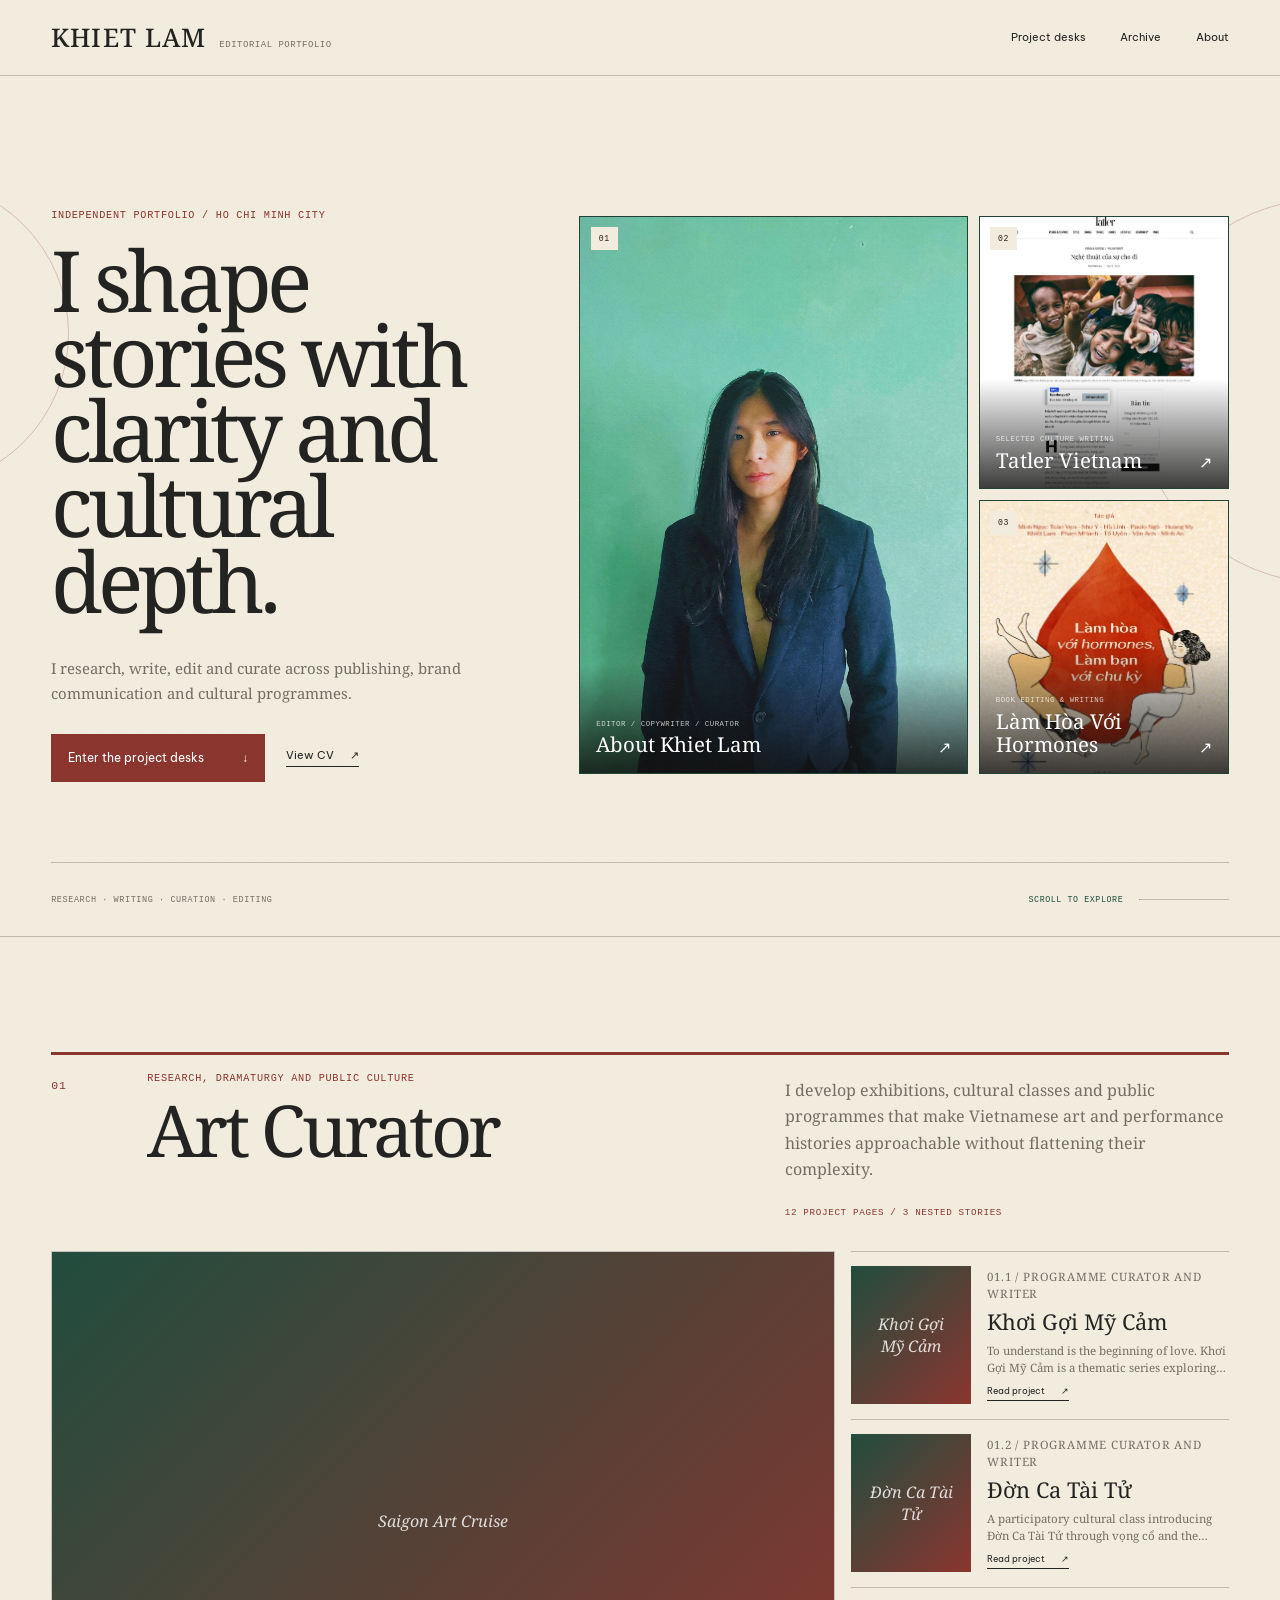
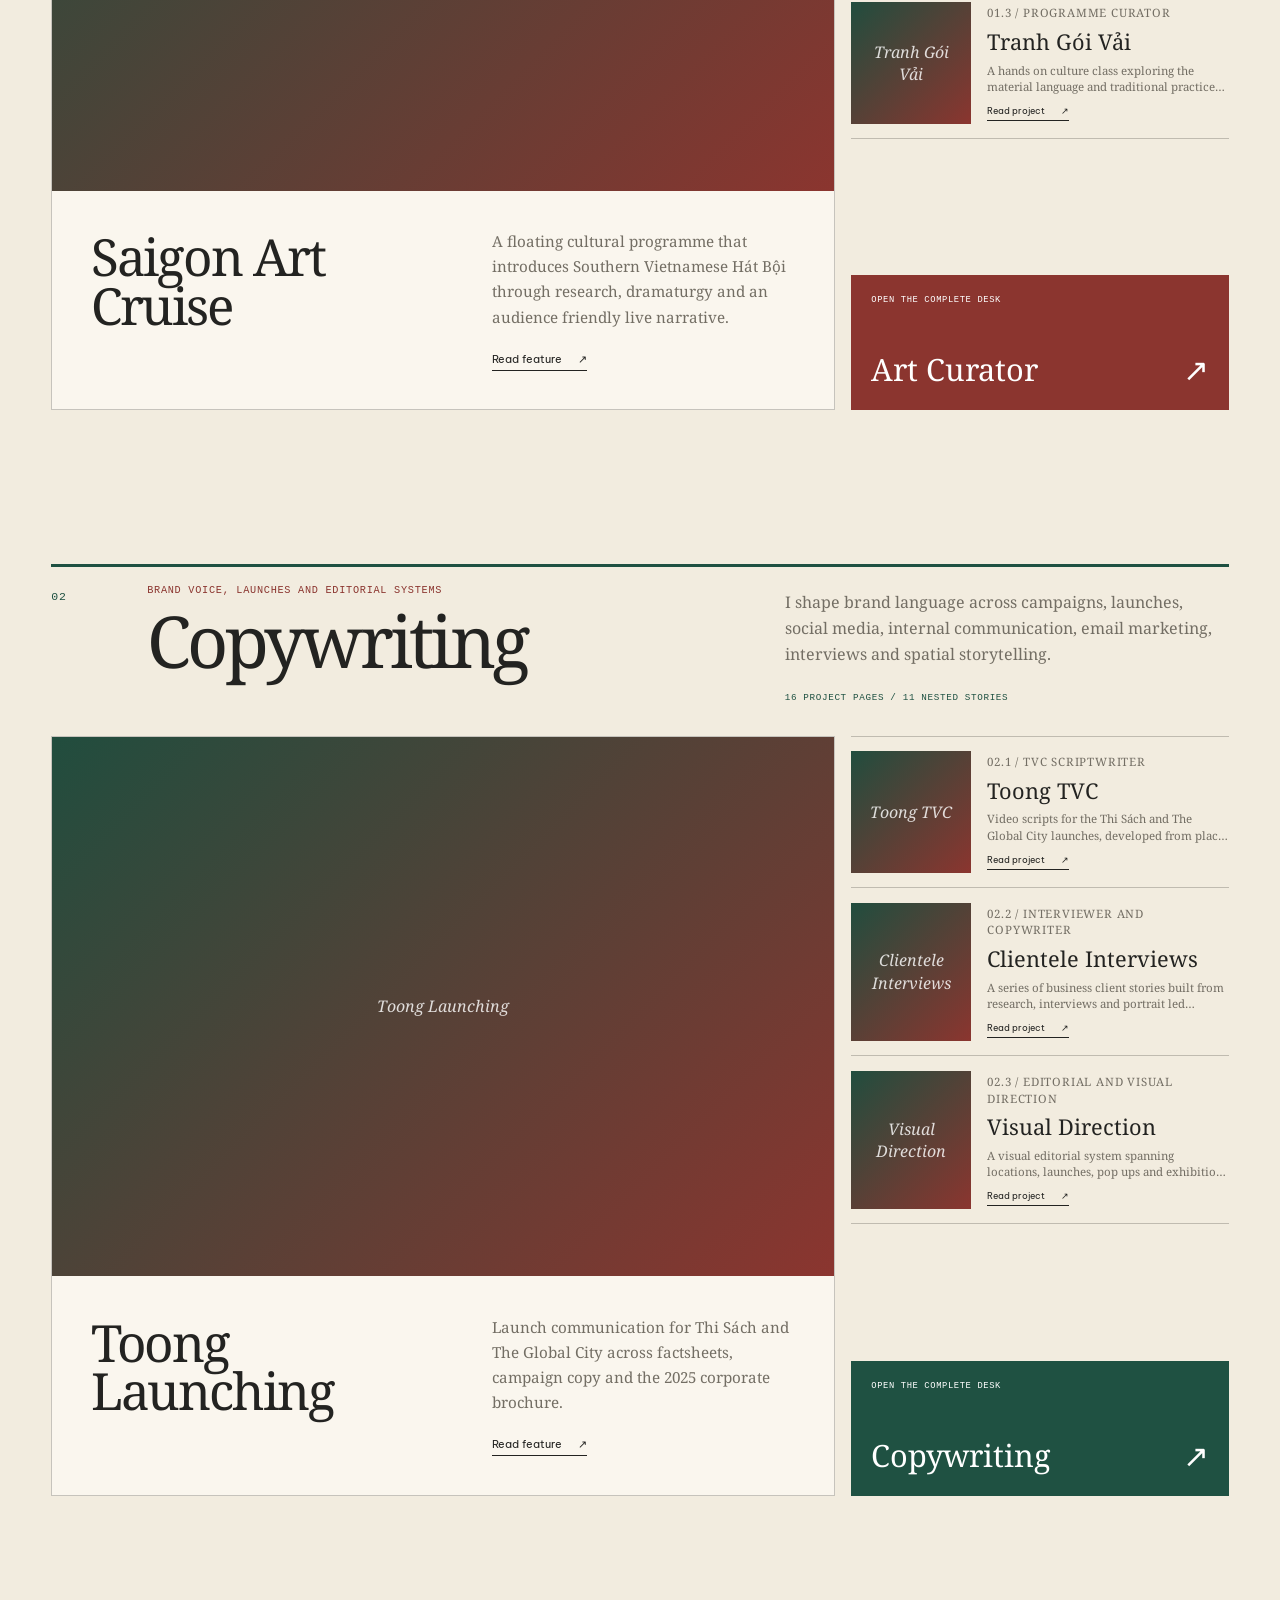
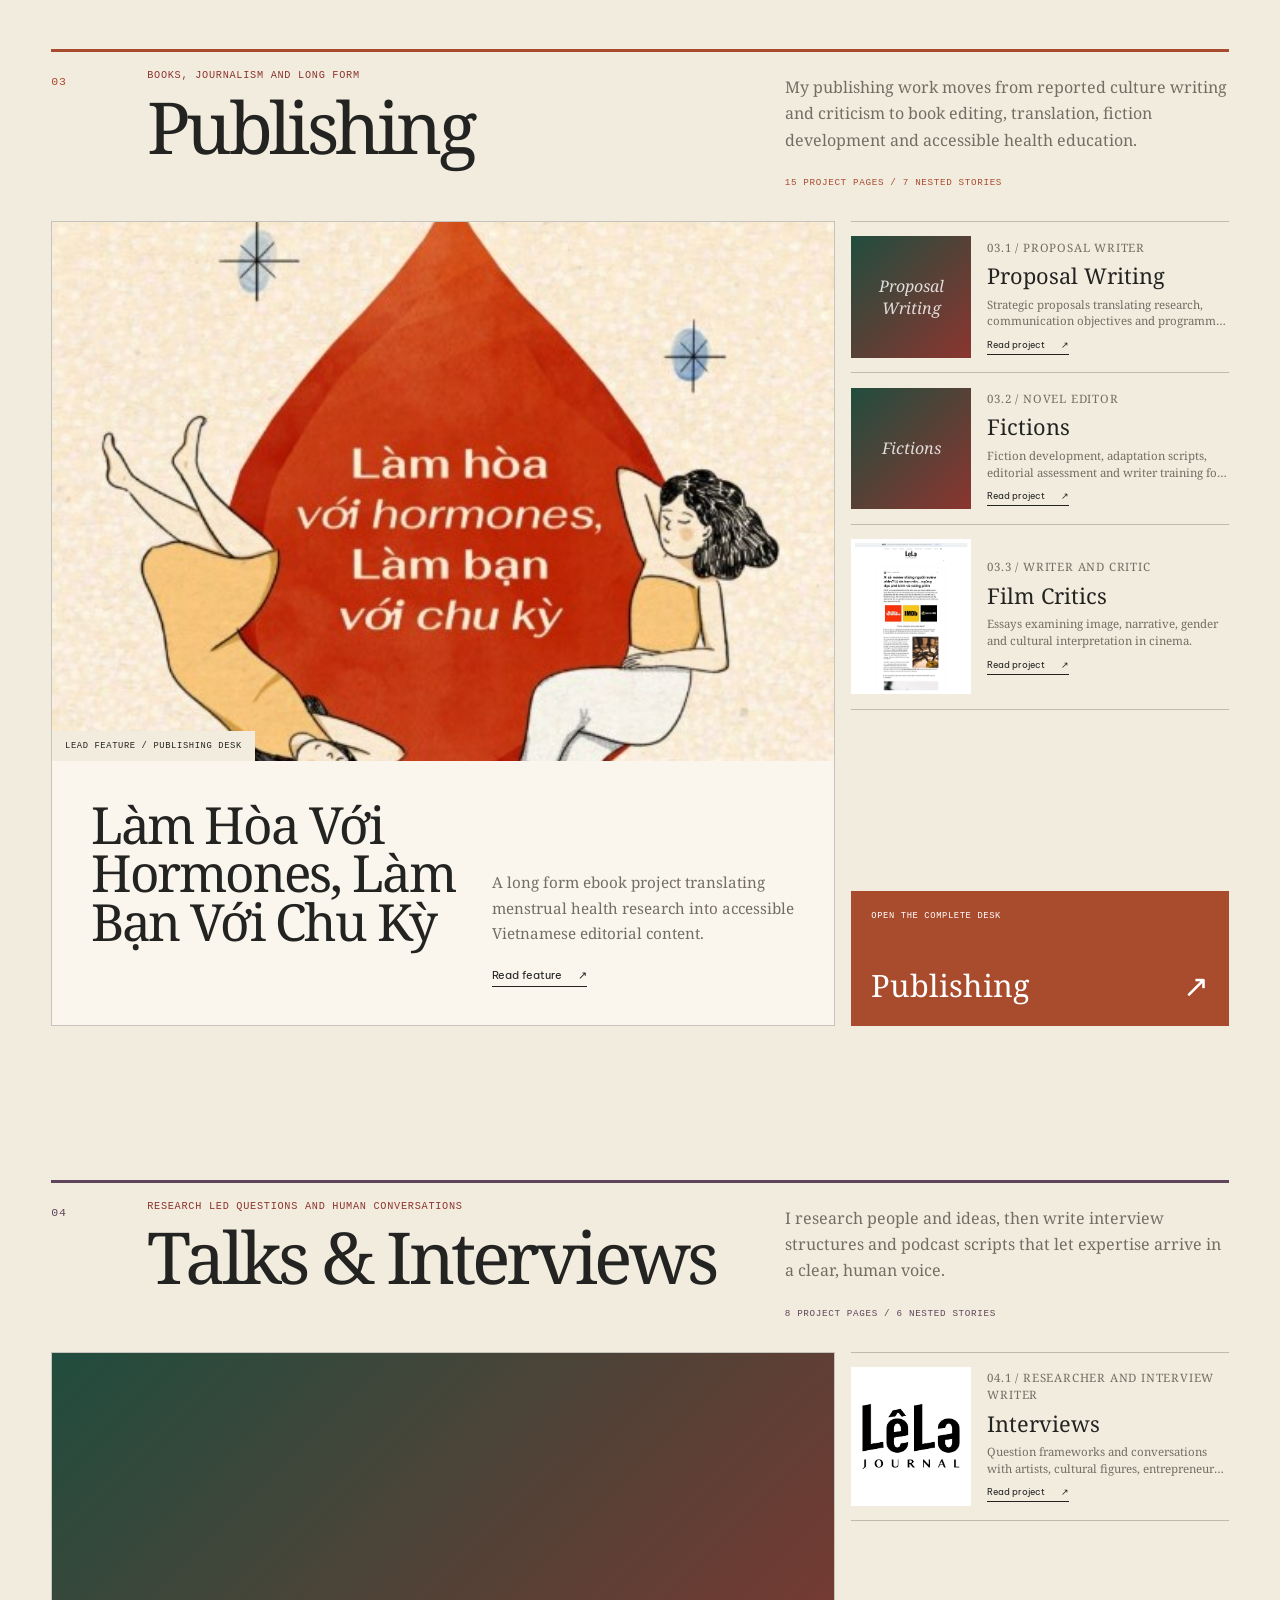
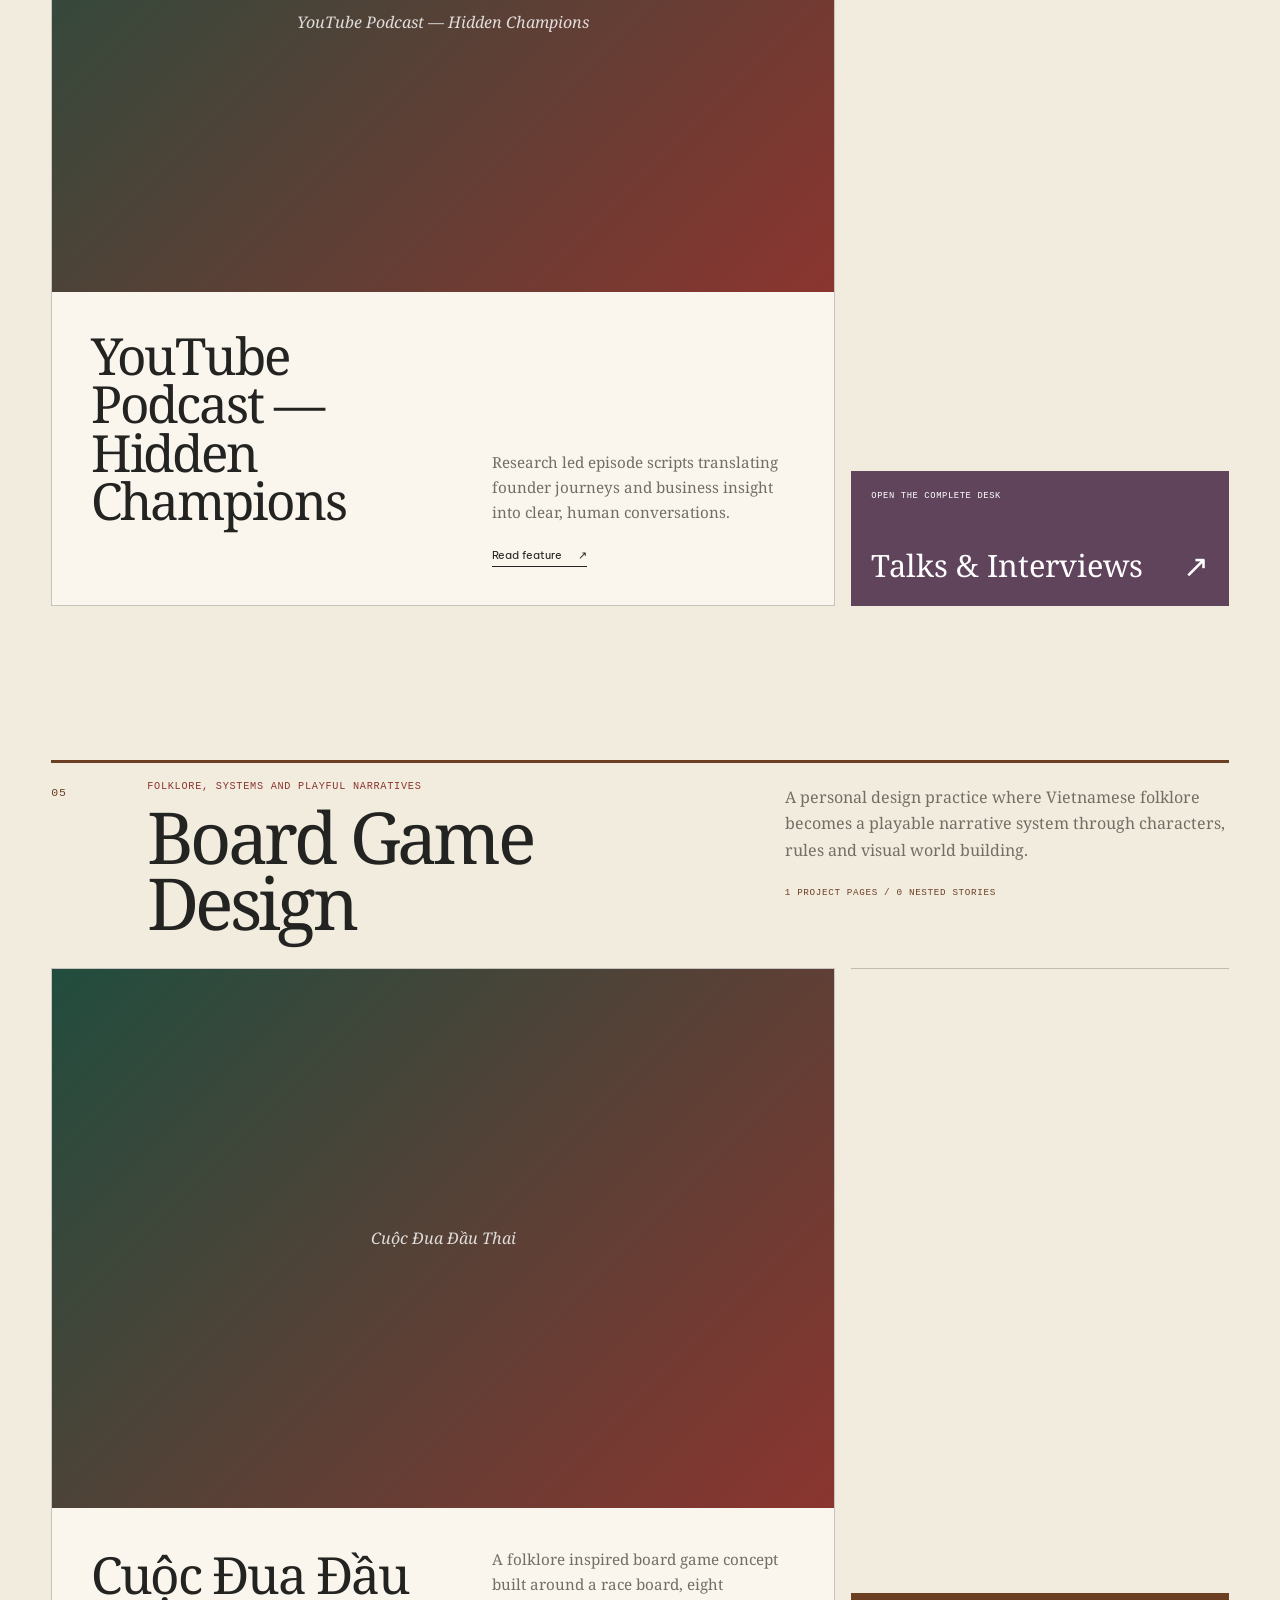
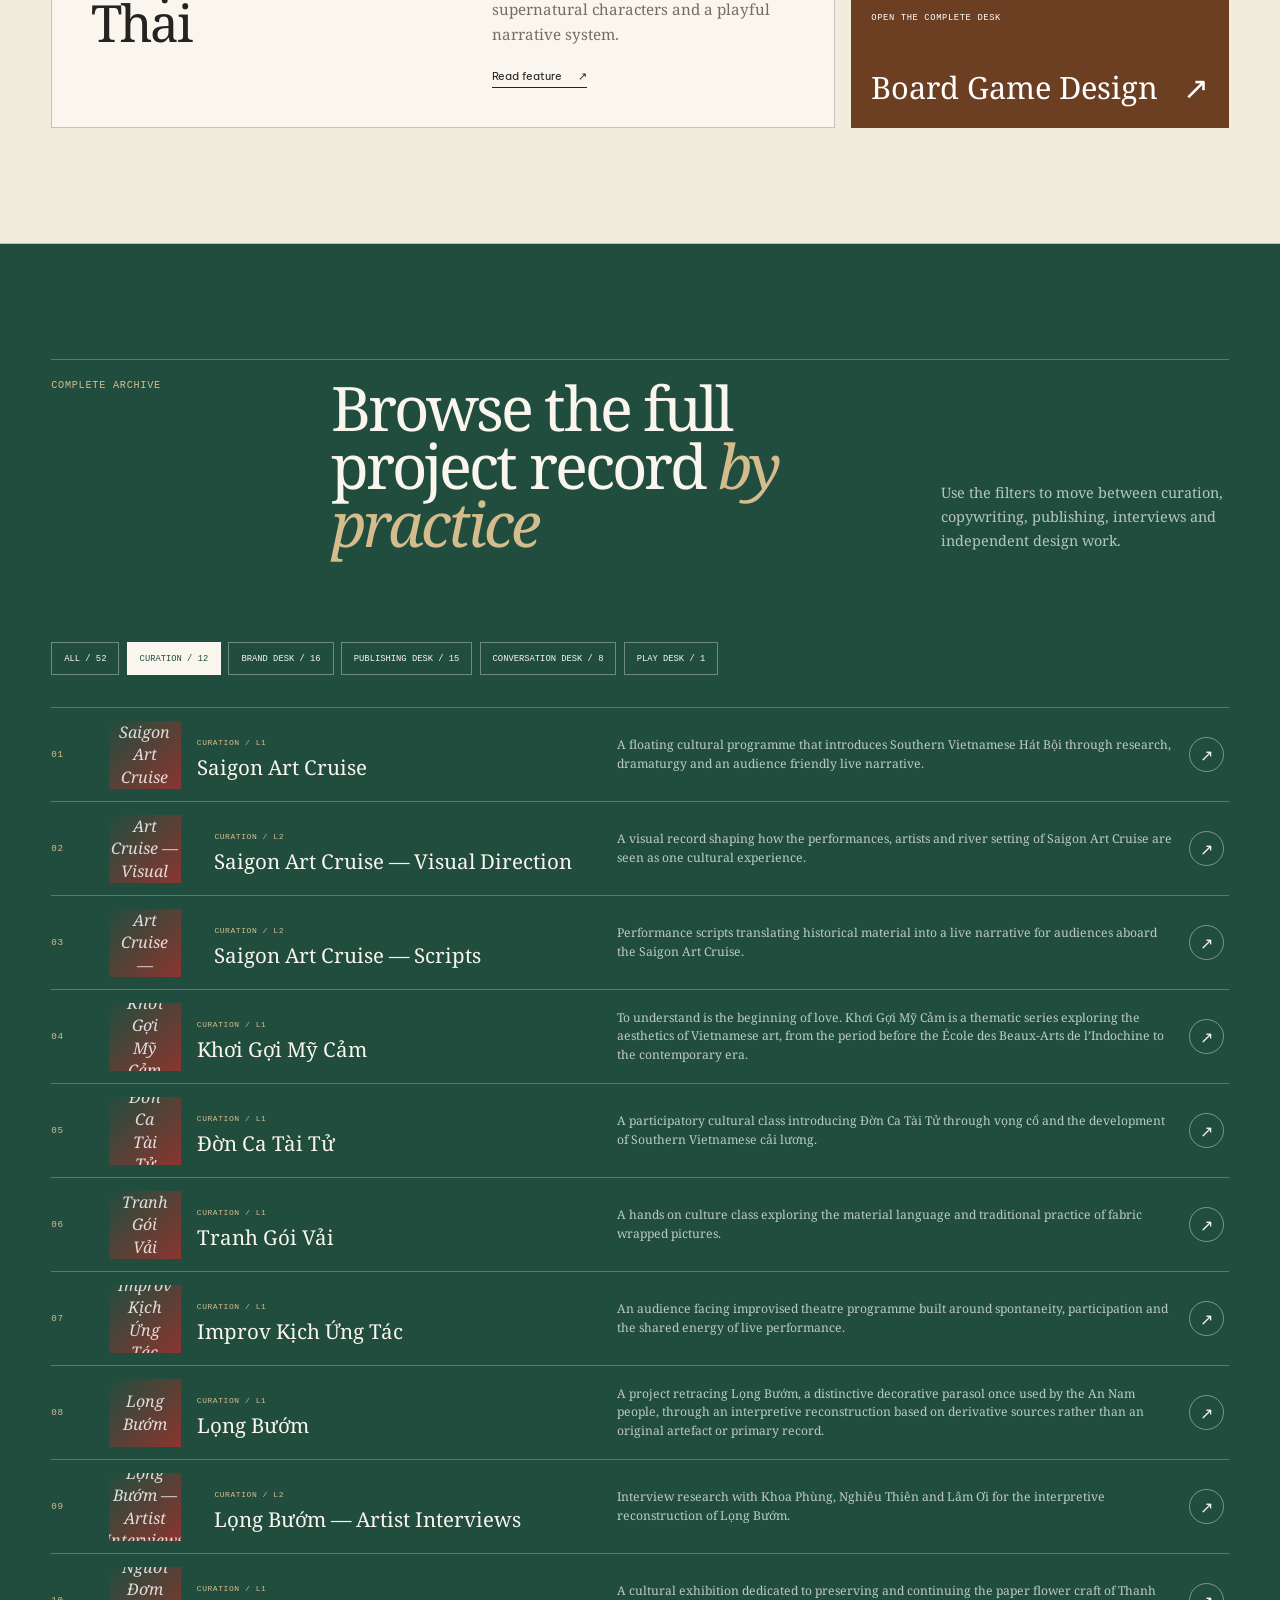
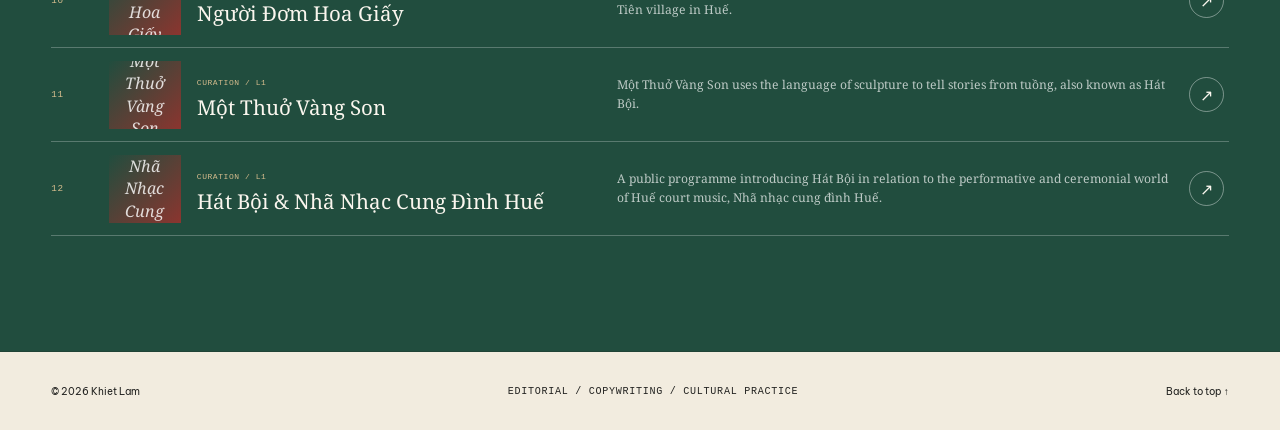
==== index.html @ 143cab03 "Clean public copy in index.html" ====
<!doctype html>
<html lang="en">
<head>
  <meta charset="utf-8">
  <meta name="viewport" content="width=device-width, initial-scale=1">
  <meta name="description" content="Khiet Lam — editor, senior copywriter and cultural event curator in Ho Chi Minh City.">
  <meta name="theme-color" content="#f2ecdf">
  <title>Khiet Lam | Editorial Portfolio</title>
  <link rel="preconnect" href="https://fonts.googleapis.com">
  <link rel="preconnect" href="https://fonts.gstatic.com" crossorigin>
  <link href="https://fonts.googleapis.com/css2?family=Be+Vietnam+Pro:wght@400;500;600&family=Noto+Serif:ital,wght@0,400;0,500;1,400&display=swap&subset=vietnamese" rel="stylesheet">
  <link rel="stylesheet" href="assets/editorial-v3.css?v=20260808b">
</head>
<body class="home-page">
  <div class="site-loader" aria-hidden="true">
    <div class="site-loader__masthead">
      <span data-loader-name>Khiet Lam</span>
      <small class="mono">Preparing selected work</small>
    </div>
    <div class="site-loader__track"><span></span></div>
  </div>
  <noscript><style>.site-loader{display:none}</style></noscript>

  <header class="site-header">
    <a class="wordmark" href="#top"><span data-site-name>Khiet Lam</span><small>Editorial portfolio</small></a>
    <nav class="site-nav" aria-label="Primary navigation">
      <a href="#project-desks">Project desks</a>
      <a href="#archive">Archive</a>
      <a href="about.html">About</a>
    </nav>
  </header>

  <main id="top">
    <section class="home-hero">
      <div class="home-hero__grid">
        <div class="home-hero__copy reveal">
          <p class="eyebrow mono" data-home-kicker>Independent portfolio / Ho Chi Minh City</p>
          <h1 data-home-headline>I shape stories with clarity and cultural depth.</h1>
          <p data-home-intro>I research, write, edit and curate across publishing, brand communication and cultural programmes.</p>
          <div class="home-hero__actions">
            <a class="button-link" href="#project-desks">Enter the project desks <span>↓</span></a>
            <a class="text-link" data-cv href="#" target="_blank" rel="noreferrer">View CV <span>↗</span></a>
          </div>
        </div>
        <div class="hero-gallery" id="hero-gallery" aria-label="Selected portfolio highlights">
          <p class="loading">Preparing selected work…</p>
        </div>
      </div>
      <div class="home-hero__footer">
        <p class="mono">Research · Writing · Curation · Editing</p>
        <a class="scroll-cue mono" href="#project-desks"><span>Scroll to explore</span><i aria-hidden="true"></i></a>
      </div>
    </section>

    <section class="editions" id="project-desks">
      <div class="section-breaks" data-break-slot="project-desks"></div>
      <div id="editions"><p class="loading">Preparing the project desks…</p></div>
    </section>

    <section class="archive-section" id="archive">
      <div class="section-breaks" data-break-slot="archive"></div>
      <div class="archive-filters" id="archive-filters" aria-label="Filter archive"></div>
      <div class="archive-list-v3" id="archive-list"></div>
    </section>

  </main>

  <footer>
    <span>© 2026 <span data-site-name>Khiet Lam</span></span>
    <span class="mono">Editorial / Copywriting / Cultural practice</span>
    <a href="#top">Back to top ↑</a>
  </footer>

  <script src="assets/common-v3.js?v=20260808b"></script>
  <script src="assets/home-v3.js?v=20260808b"></script>
</body>
</html>
---- assets/editorial-v3.css ----
:root {
  --paper: #f2ecdf;
  --paper-soft: #faf6ee;
  --ink: #232321;
  --muted: #736e64;
  --red: #8b352f;
  --green: #214d3e;
  --gold: #b69056;
  --line: rgba(35, 35, 33, .24);
  --light-line: rgba(255, 255, 255, .25);
  --group-accent: var(--red);
  --serif: "Noto Serif", "Times New Roman", serif;
  --sans: "Be Vietnam Pro", Arial, sans-serif;
  --mono: "Courier New", monospace;
  --page: min(1500px, calc(100vw - clamp(2rem, 8vw, 9rem)));
  --ease: cubic-bezier(.16, 1, .3, 1);
}

* { box-sizing: border-box; }
html { scroll-behavior: smooth; }
body {
  background: var(--paper);
  color: var(--ink);
  font-family: var(--sans);
  margin: 0;
  overflow-x: hidden;
  text-rendering: optimizeLegibility;
}

body::before {
  background-image: radial-gradient(rgba(35, 35, 33, .055) .5px, transparent .5px);
  background-size: 5px 5px;
  content: "";
  inset: 0;
  opacity: .28;
  pointer-events: none;
  position: fixed;
  z-index: 100;
}

body::after {
  border: 1px solid rgba(139, 53, 47, .25);
  border-radius: 50%;
  content: "";
  height: 24rem;
  pointer-events: none;
  position: fixed;
  right: -15rem;
  top: 22vh;
  width: 24rem;
  z-index: -1;
}

a { color: inherit; text-decoration: none; }
button { color: inherit; font: inherit; }
img { display: block; max-width: 100%; width: 100%; }
[hidden] { display: none !important; }
em { color: var(--group-accent, var(--green)); font-weight: 400; }
.mono { font-family: var(--mono); letter-spacing: .07em; text-transform: uppercase; }
.eyebrow { color: var(--group-accent, var(--red)); font-size: .64rem; line-height: 1.55; margin: 0; }
.scroll-progress {
  background: var(--group-accent, var(--red));
  height: 3px;
  left: 0;
  position: fixed;
  right: 0;
  top: 0;
  transform: scaleX(0);
  transform-origin: left;
  z-index: 200;
}

.site-header {
  align-items: center;
  backdrop-filter: blur(16px);
  background: rgba(242, 236, 223, .88);
  border-bottom: 1px solid var(--line);
  display: flex;
  height: 76px;
  justify-content: space-between;
  padding: 0 max(calc((100vw - 1500px) / 2), clamp(1rem, 4vw, 4.5rem));
  position: sticky;
  top: 0;
  transition: background .25s ease, height .25s ease;
  z-index: 90;
}

.site-header.is-scrolled { background: rgba(242, 236, 223, .96); height: 66px; }
.wordmark { align-items: baseline; display: flex; gap: .8rem; }
.wordmark span { font: 500 clamp(1.25rem, 2vw, 1.75rem) var(--serif); letter-spacing: .045em; text-transform: uppercase; }
.wordmark small { color: var(--muted); font: .56rem var(--mono); letter-spacing: .06em; text-transform: uppercase; }
.site-nav { align-items: center; display: flex; gap: clamp(1rem, 2.7vw, 2.7rem); }
.site-nav a { border-bottom: 1px solid transparent; font-size: .7rem; padding: .45rem 0; }
.site-nav a:hover { border-color: var(--group-accent, var(--red)); color: var(--group-accent, var(--red)); }

.site-loader {
  background: var(--green);
  color: var(--paper-soft);
  display: grid;
  inset: 0;
  padding: max(calc((100vw - 1500px) / 2), clamp(1rem, 4vw, 4.5rem));
  place-content: center stretch;
  position: fixed;
  transition: opacity .65s var(--ease), visibility .65s;
  z-index: 300;
}
.site-loader__masthead { align-items: baseline; display: flex; justify-content: space-between; }
.site-loader__masthead > span { font: 400 clamp(3rem, 8vw, 8rem)/.9 var(--serif); letter-spacing: -.055em; }
.site-loader__masthead small { color: #d5bc8d; font-size: .55rem; }
.site-loader__track { background: rgba(255,255,255,.24); height: 2px; margin-top: 1.5rem; overflow: hidden; }
.site-loader__track span { animation: loader-progress .8s var(--ease) both; background: #d5bc8d; display: block; height: 100%; transform-origin: left; }
.is-loaded .site-loader { opacity: 0; visibility: hidden; }
@keyframes loader-progress { from { transform: scaleX(0); } to { transform: scaleX(1); } }

.home-hero {
  border-bottom: 1px solid var(--line);
  display: grid;
  min-height: calc(100dvh - 76px);
  padding: clamp(2.25rem, 4vw, 4.5rem) max(calc((100vw - 1500px) / 2), clamp(1rem, 4vw, 4.5rem)) 0;
  position: relative;
}

.home-hero::after {
  border: 1px solid rgba(139, 53, 47, .25);
  border-radius: 50%;
  content: "";
  height: clamp(12rem, 24vw, 25rem);
  left: -15rem;
  pointer-events: none;
  position: absolute;
  top: 12%;
  width: clamp(12rem, 24vw, 25rem);
}

.home-hero__grid {
  align-items: center;
  display: grid;
  gap: clamp(2.5rem, 6vw, 7rem);
  grid-template-columns: minmax(0, .82fr) minmax(520px, 1.18fr);
  min-height: calc(100dvh - 165px);
  position: relative;
  z-index: 1;
}
.home-hero__copy { max-width: 680px; }
.home-hero h1 {
  font: 400 clamp(3.6rem, 6.6vw, 7.4rem)/.89 var(--serif);
  letter-spacing: -.058em;
  margin: 1.15rem 0 clamp(1.7rem, 3vw, 2.8rem);
  max-width: 9.6ch;
}
.home-hero__copy > p:not(.eyebrow) {
  color: var(--muted);
  font: clamp(.93rem, 1.15vw, 1.08rem)/1.7 var(--serif);
  margin: 0 0 1.7rem;
  max-width: 35rem;
}
.home-hero__actions {
  align-items: center;
  display: flex;
  flex-wrap: wrap;
  gap: 1.3rem;
}

.hero-gallery {
  display: grid;
  gap: .65rem;
  grid-template-columns: minmax(0, 1.12fr) minmax(180px, .72fr);
  grid-template-rows: repeat(2, minmax(0, 1fr));
  height: clamp(430px, 62vh, 700px);
  isolation: isolate;
}
.hero-gallery > .loading { align-self: center; grid-column: 1 / -1; }
.hero-work {
  background: var(--green);
  border: 1px solid var(--line);
  display: block;
  min-height: 0;
  overflow: hidden;
  position: relative;
  transform: translateY(22px);
  transition: opacity .75s ease, transform .9s var(--ease);
}
.is-loaded .hero-work { opacity: 1; transform: translateY(0); }
.hero-work--1 { grid-row: 1 / span 2; opacity: 0; transition-delay: .06s; }
.hero-work--2 { opacity: 0; transition-delay: .14s; }
.hero-work--3 { opacity: 0; transition-delay: .22s; }
.hero-work > img { height: 100%; object-fit: cover; transition: filter .45s ease, transform .9s var(--ease); }
.hero-work--1 > img { object-position: center 28%; }
.hero-work--2 > img { object-position: center 30%; }
.hero-work:hover > img, .hero-work:focus-visible > img { filter: saturate(1.08); transform: scale(1.035); }
.hero-work__number {
  background: var(--paper);
  font-size: .51rem;
  left: .65rem;
  padding: .45rem .5rem;
  position: absolute;
  top: .65rem;
}
.hero-work__caption {
  align-items: end;
  background: linear-gradient(transparent, rgba(17,17,16,.82));
  bottom: 0;
  color: white;
  display: grid;
  gap: .35rem .75rem;
  grid-template-columns: 1fr auto;
  left: 0;
  padding: 3.5rem 1rem 1rem;
  position: absolute;
  right: 0;
}
.hero-work__caption small { color: rgba(255,255,255,.75); font-size: .46rem; grid-column: 1 / -1; }
.hero-work__caption strong { font: 400 clamp(1rem, 1.6vw, 1.55rem)/1.15 var(--serif); }
.hero-work__caption i { font-style: normal; }
.hero-work--empty { align-items: center; display: flex; grid-column: 1 / -1; grid-row: 1 / -1; justify-content: center; }

.home-hero__footer {
  align-items: center;
  border-top: 1px solid var(--line);
  display: flex;
  justify-content: space-between;
  min-height: 74px;
}
.home-hero__footer > p { color: var(--muted); font-size: .53rem; margin: 0; }
.scroll-cue { align-items: center; color: var(--green); display: flex; font-size: .52rem; gap: 1rem; }
.scroll-cue i { background: var(--line); display: block; height: 1px; overflow: hidden; position: relative; width: clamp(3rem, 7vw, 7rem); }
.scroll-cue i::after { animation: scroll-cue 1.8s var(--ease) infinite; background: var(--red); content: ""; inset: 0; position: absolute; transform: translateX(-100%); }
@keyframes scroll-cue { 50%, 100% { transform: translateX(100%); } }

.button-link {
  align-items: center;
  background: var(--group-accent, var(--red));
  border: 1px solid var(--group-accent, var(--red));
  color: white;
  display: inline-flex;
  font-size: .72rem;
  gap: 2.4rem;
  justify-content: space-between;
  min-height: 48px;
  padding: .8rem 1rem;
  transition: transform .25s var(--ease), background .25s ease;
}

.button-link:hover { background: var(--green); border-color: var(--green); transform: translateY(-3px); }
.text-link { align-items: center; background: transparent; border: 0; border-bottom: 1px solid currentColor; cursor: pointer; display: inline-flex; font-size: .67rem; gap: 1rem; padding: 0 0 .25rem; width: fit-content; }
.text-link:hover { color: var(--group-accent, var(--red)); }

.section-intro {
  display: grid;
  gap: 1.5rem clamp(2rem, 6vw, 7rem);
  grid-template-columns: .45fr 1.05fr .5fr;
  margin: 0 auto clamp(3rem, 6vw, 6rem);
  max-width: 1500px;
}
.section-intro h2 { font: 400 clamp(2.8rem, 5.5vw, 6rem)/.94 var(--serif); letter-spacing: -.05em; margin: 0; }
.section-intro > p:last-child:not(.eyebrow) { align-self: end; color: var(--muted); font: .95rem/1.65 var(--serif); margin: 0; }
.section-intro--front { margin-bottom: clamp(5rem, 8vw, 9rem); }
.section-breaks[hidden], .section-breaks:empty { display: none; }
.section-break { border-top: 1px solid var(--line); display: grid; gap: 1.4rem clamp(2rem, 6vw, 7rem); grid-template-columns: .38fr 1fr .54fr; margin: 0 auto clamp(4rem, 7vw, 7rem); max-width: 1500px; padding-top: 1.1rem; }
.section-break h2 { font: 400 clamp(2.5rem, 4.8vw, 5.2rem)/.95 var(--serif); letter-spacing: -.047em; margin: 0; }
.section-break > p:last-child { align-self: end; color: var(--muted); font: .9rem/1.65 var(--serif); margin: 0; }
.archive-section .section-break { border-color: var(--light-line); }
.archive-section .section-break .eyebrow, .archive-section .section-break em { color: #d5bc8d; }
.archive-section .section-break > p:last-child { color: rgba(255,255,255,.68); }
.editions, .archive-section, .about-section, .showcase-section, .desk-section, .group-index-section, .project-children, .project-embeds, .project-media {
  border-bottom: 1px solid var(--line);
  padding: clamp(5rem, 9vw, 9rem) max(calc((100vw - 1500px) / 2), clamp(1rem, 4vw, 4.5rem));
}

.edition {
  border-top: 3px solid var(--edition-accent, var(--ink));
  margin: 0 auto clamp(7rem, 12vw, 13rem);
  max-width: 1500px;
  padding-top: 1rem;
}
.edition:last-child { margin-bottom: 0; }
.edition__header {
  align-items: start;
  display: grid;
  gap: 2rem;
  grid-template-columns: 4rem minmax(300px, .75fr) minmax(300px, .55fr);
  justify-content: space-between;
  margin-bottom: 2rem;
}
.edition__number { color: var(--edition-accent); font-size: .72rem; padding-top: .45rem; }
.edition__header h2 { font: 400 clamp(3rem, 5.6vw, 6rem)/.92 var(--serif); letter-spacing: -.052em; margin: .6rem 0 0; }
.edition__header h2 a:hover { color: var(--edition-accent); }
.edition__intro p { color: var(--muted); font: 1rem/1.65 var(--serif); margin: .35rem 0 1rem; }
.edition__intro span { color: var(--edition-accent); font-size: .58rem; }
.edition__grid { display: grid; gap: 1rem; grid-template-columns: minmax(0, 1.35fr) minmax(360px, .65fr); }
.lead-story { background: var(--paper-soft); border: 1px solid var(--line); }
.lead-story__media { aspect-ratio: 1.45 / 1; background: var(--edition-accent); display: block; overflow: hidden; position: relative; }
.lead-story__media img { height: 100%; object-fit: cover; transition: transform .8s var(--ease); }
.lead-story:hover .lead-story__media img { transform: scale(1.025); }
.lead-story__label { background: var(--paper); bottom: 0; font-size: .55rem; left: 0; padding: .65rem .8rem; position: absolute; }
.lead-story__copy { align-items: end; display: grid; gap: 1.4rem; grid-template-columns: 1fr .8fr; padding: clamp(1.4rem, 3vw, 2.6rem); }
.lead-story__copy h3 { font: 400 clamp(2rem, 4vw, 4.4rem)/.95 var(--serif); letter-spacing: -.04em; margin: 0; }
.lead-story__copy > p { color: var(--muted); font: .95rem/1.65 var(--serif); margin: 0; }
.lead-story__copy .text-link { grid-column: 2; }
.edition__columns { border-top: 1px solid var(--line); display: flex; flex-direction: column; }
.story-card { background: var(--paper-soft); border: 1px solid var(--line); display: grid; }
.story-card--compact { background: transparent; border: 0; border-bottom: 1px solid var(--line); grid-template-columns: 120px 1fr; padding: .9rem 0; }
.story-card__media { background: var(--green); min-height: 110px; overflow: hidden; position: relative; }
.story-card__media img { height: 100%; object-fit: cover; transition: transform .5s var(--ease); }
.story-card:hover img { transform: scale(1.03); }
.story-card__play { align-items: center; background: var(--red); border-radius: 50%; color: white; display: flex; font-size: .75rem; height: 2.5rem; justify-content: center; left: 50%; padding-left: .1rem; position: absolute; top: 50%; transform: translate(-50%, -50%); width: 2.5rem; }
.story-card__body { align-content: center; display: grid; gap: .55rem; padding: .2rem 0 .2rem 1rem; }
.story-card__meta { color: var(--edition-accent, var(--group-accent)); font-size: .52rem; margin: 0; }
.story-card__body h3 { font: 400 clamp(1.15rem, 1.7vw, 1.6rem)/1.05 var(--serif); margin: 0; }
.story-card__body > p { color: var(--muted); display: -webkit-box; font: .72rem/1.45 var(--serif); margin: 0; overflow: hidden; -webkit-box-orient: vertical; -webkit-line-clamp: 2; }
.story-card__body .text-link { font-size: .57rem; }
.edition__all {
  background: var(--edition-accent);
  color: white;
  display: grid;
  margin-top: auto;
  min-height: 135px;
  padding: 1.25rem;
  transition: transform .25s var(--ease);
}
.edition__all:hover { transform: translateY(-4px); }
.edition__all span { font-size: .55rem; }
.edition__all strong { align-self: end; display: flex; font: 400 clamp(1.4rem, 2.4vw, 2.4rem) var(--serif); justify-content: space-between; }
.edition__all i { font-style: normal; }

.archive-section { background: var(--green); color: var(--paper-soft); }
.archive-section .section-intro .eyebrow, .archive-section .section-intro em { color: #d5bc8d; }
.archive-section .section-intro > p:last-child:not(.eyebrow) { color: rgba(255, 255, 255, .68); }
.archive-filters { display: flex; flex-wrap: wrap; gap: .45rem; margin: 0 auto 2rem; max-width: 1500px; }
.archive-filters button {
  background: transparent;
  border: 1px solid rgba(255,255,255,.35);
  color: inherit;
  cursor: pointer;
  font: .55rem var(--mono);
  padding: .65rem .75rem;
  text-transform: uppercase;
}
.archive-filters button.active, .archive-filters button:hover { background: var(--paper-soft); color: var(--green); }
.archive-list-v3 { border-top: 1px solid var(--light-line); margin: 0 auto; max-width: 1500px; }
.archive-item {
  align-items: center;
  border-bottom: 1px solid var(--light-line);
  display: grid;
  gap: 1rem;
  grid-template-columns: 2.6rem 72px minmax(250px, .8fr) minmax(300px, 1.1fr) 2.5rem;
  min-height: 94px;
  padding: .55rem 0;
}
.archive-item__number { color: #d5bc8d; font-size: .58rem; }
.archive-item__thumb { background: rgba(255,255,255,.08); height: 68px; overflow: hidden; }
.archive-item__thumb img { height: 100%; object-fit: cover; }
.archive-item__title { padding-left: calc(var(--indent) * 1.1rem); }
.archive-item__title small { color: #d5bc8d; font-size: .5rem; }
.archive-item__title h3 { font: 400 clamp(1.05rem, 1.6vw, 1.45rem) var(--serif); margin: .25rem 0 0; }
.archive-item > p { color: rgba(255,255,255,.7); font: .76rem/1.5 var(--serif); margin: 0; }
.archive-item__open { align-items: center; border: 1px solid rgba(255,255,255,.4); border-radius: 50%; display: flex; height: 2.2rem; justify-content: center; width: 2.2rem; }
.archive-item:hover .archive-item__open { background: var(--paper-soft); color: var(--green); }

.about-grid { display: grid; gap: clamp(3rem, 8vw, 8rem); grid-template-columns: 1fr .7fr; margin: 0 auto 4rem; max-width: 1500px; }
.about-copy > p { color: var(--muted); font: clamp(1.3rem, 2.5vw, 2.3rem)/1.45 var(--serif); margin: 0 0 2rem; max-width: 44rem; }
.contact-ledger { border-top: 1px solid var(--line); display: grid; grid-template-columns: repeat(2, 1fr); }
.contact-ledger a { border-bottom: 1px solid var(--line); display: flex; font-size: .68rem; justify-content: space-between; padding: .85rem 0; }
.contact-ledger a:nth-child(odd) { margin-right: 1rem; }
.contact-ledger a:hover { color: var(--red); }
.about-monogram { align-items: center; border: 1px solid var(--line); display: flex; justify-content: center; min-height: 350px; position: relative; }
.about-monogram::before, .about-monogram::after { background: var(--line); content: ""; left: 50%; position: absolute; top: 50%; transform: translate(-50%, -50%); }
.about-monogram::before { height: 1px; width: 80%; }
.about-monogram::after { height: 80%; width: 1px; }
.about-monogram span, .about-monogram i { font: 400 clamp(6rem, 13vw, 13rem)/1 var(--serif); position: relative; z-index: 1; }
.about-monogram span { color: var(--red); transform: translate(.15em, -.1em); }
.about-monogram i { color: var(--green); font-style: italic; transform: translate(-.15em, .12em); }
.profile-documents { border: 1px solid var(--line); display: grid; grid-template-columns: repeat(4, 1fr); margin: 0 auto; max-width: 1500px; }
.document-tile { border-right: 1px solid var(--line); display: grid; grid-template-rows: 280px auto; padding: .8rem; }
.document-tile:last-child { border-right: 0; }
.document-tile__cover { background: #ded6c8; border: 0; cursor: pointer; overflow: hidden; padding: 0; position: relative; }
.document-tile__cover img { height: 100%; object-fit: contain; transition: transform .5s var(--ease); }
.document-tile:hover img { transform: scale(1.025); }
.document-tile__cover span { background: var(--red); bottom: .5rem; color: white; font-size: .51rem; left: .5rem; padding: .55rem; position: absolute; }
.document-tile > div { padding: 1rem .25rem .25rem; }
.document-tile p { color: var(--red); font-size: .52rem; margin: 0 0 .6rem; }
.document-tile h3 { font: 400 1.2rem/1.2 var(--serif); margin: 0 0 .8rem; }

/* Standalone About page */
.about-page-hero {
  border-bottom: 1px solid var(--line);
  display: grid;
  gap: clamp(3rem, 7vw, 8rem);
  grid-template-columns: minmax(0, .78fr) minmax(480px, 1.22fr);
  min-height: calc(100dvh - 76px);
  padding: clamp(4rem, 8vw, 8rem) max(calc((100vw - 1500px) / 2), clamp(1rem, 4vw, 4.5rem));
}
.about-page-hero__copy { align-self: center; }
.about-page-hero h1 {
  font: 400 clamp(3.7rem, 7vw, 7.5rem)/.9 var(--serif);
  letter-spacing: -.058em;
  margin: 1.2rem 0 2.2rem;
  max-width: 10ch;
}
.about-page-hero__copy > p:last-of-type {
  color: var(--muted);
  font: clamp(1.15rem, 1.7vw, 1.45rem)/1.65 var(--serif);
  margin: 0 0 2.5rem;
  max-width: 42rem;
}
.about-portraits {
  align-self: center;
  display: grid;
  grid-template-columns: minmax(0, 1fr) minmax(150px, .44fr);
  position: relative;
}
.about-portrait { background: var(--green); margin: 0; overflow: hidden; position: relative; }
.about-portrait img { height: 100%; object-fit: cover; object-position: center top; }
.about-portrait--primary { aspect-ratio: .76 / 1; }
.about-portrait--secondary {
  align-self: end;
  aspect-ratio: .66 / 1;
  border: .65rem solid var(--paper);
  margin: 0 0 -2rem -1.5rem;
  z-index: 1;
}
.about-portrait figcaption {
  background: var(--paper);
  bottom: 0;
  font-size: .53rem;
  left: 0;
  padding: .65rem .8rem;
  position: absolute;
}
.about-documents-section {
  border-bottom: 1px solid var(--line);
  padding: clamp(5rem, 9vw, 9rem) max(calc((100vw - 1500px) / 2), clamp(1rem, 4vw, 4.5rem));
}

footer {
  align-items: center;
  display: flex;
  font-size: .63rem;
  gap: 2rem;
  justify-content: space-between;
  margin: 0 auto;
  max-width: 1500px;
  min-height: 78px;
  padding: 1rem clamp(1rem, 4vw, 4.5rem);
}

/* Group landing */
.group-hero {
  border-bottom: 1px solid var(--line);
  display: grid;
  gap: clamp(2rem, 6vw, 7rem);
  grid-template-columns: minmax(0, .86fr) minmax(420px, 1.14fr);
  min-height: 720px;
  padding: clamp(4rem, 8vw, 8rem) max(calc((100vw - 1500px) / 2), clamp(1rem, 4vw, 4.5rem)) 3rem;
  position: relative;
}
.group-hero::before { border: 1px solid var(--group-accent); border-radius: 50%; content: ""; height: 17rem; left: -9rem; opacity: .25; position: absolute; top: 22%; width: 17rem; }
.group-hero__copy { align-self: center; position: relative; z-index: 1; }
.back-link { color: var(--green); display: inline-block; font-size: .58rem; margin-bottom: 2.5rem; }
.group-hero h1 { font: 400 clamp(4rem, 8vw, 8.5rem)/.87 var(--serif); letter-spacing: -.06em; margin: 1.2rem 0 1.8rem; }
.group-hero__intro { color: var(--muted); font: clamp(1rem, 1.55vw, 1.25rem)/1.7 var(--serif); max-width: 40rem; }
.group-hero__stats { border-top: 1px solid var(--line); display: flex; flex-wrap: wrap; gap: 1rem 1.8rem; margin-top: 2.5rem; padding-top: 1rem; }
.group-hero__stats span { color: var(--group-accent); font-size: .55rem; }
.group-hero__image { align-self: center; aspect-ratio: 1.15 / 1; background: var(--group-accent); overflow: hidden; position: relative; }
.group-hero__image img { height: 100%; object-fit: cover; transform: translateY(calc(var(--scroll-y, 0px) * .035)); transition: transform .2s linear; }
.group-hero__image > span { background: var(--paper); bottom: 0; left: 0; max-width: 80%; padding: .7rem .9rem; position: absolute; }
.group-switcher { border-top: 1px solid var(--line); display: grid; grid-column: 1 / -1; grid-template-columns: repeat(5, 1fr); }
.group-switcher a { border-right: 1px solid var(--line); font-size: .62rem; padding: 1rem 1rem 0 0; }
.group-switcher a:last-child { border-right: 0; }
.group-switcher a span { color: var(--group-accent); font: .55rem var(--mono); margin-right: .55rem; }
.group-switcher a.active { color: var(--group-accent); font-weight: 600; }

.showcase-section { background: var(--ink); color: var(--paper-soft); }
.showcase-section .section-intro .eyebrow, .showcase-section .section-intro em { color: #d5bc8d; }
.showcase-section .section-intro > p:last-child:not(.eyebrow) { color: rgba(255,255,255,.65); }
.showcase-grid { display: grid; gap: 1rem; grid-template-columns: repeat(3, 1fr); margin: 0 auto; max-width: 1500px; }
.showcase-card { border: 1px solid var(--light-line); display: grid; grid-template-rows: minmax(280px, 1fr) auto; min-height: 430px; }
.showcase-card__media { background: #111; border: 0; color: white; cursor: pointer; overflow: hidden; padding: 0; position: relative; }
.showcase-card__media img { height: 100%; object-fit: cover; opacity: .86; transition: opacity .25s ease, transform .6s var(--ease); }
.showcase-card__media:hover img { opacity: 1; transform: scale(1.02); }
.showcase-play { align-items: center; background: var(--group-accent); border-radius: 50%; display: flex; font-size: 1.1rem; height: 4rem; justify-content: center; left: 50%; padding-left: .2rem; position: absolute; top: 50%; transform: translate(-50%, -50%); width: 4rem; }
.showcase-open { background: var(--group-accent); bottom: .7rem; font-size: .52rem; left: .7rem; padding: .65rem; position: absolute; }
.showcase-card__copy { padding: 1.1rem; }
.showcase-card__copy p { color: #d5bc8d; font-size: .52rem; margin: 0 0 .65rem; }
.showcase-card__copy h3 { font: 400 clamp(1.35rem, 2.2vw, 2.2rem)/1.05 var(--serif); margin: 0 0 .8rem; }
.showcase-card__copy .story-card { color: var(--paper-soft); }

.collapse-collection { border-bottom: 1px solid var(--light-line); border-top: 1px solid var(--light-line); margin: 4rem auto 0; max-width: 1500px; }
.collapse-collection summary { align-items: center; cursor: pointer; display: grid; gap: 1rem; grid-template-columns: .5fr 1fr auto; list-style: none; padding: 1.3rem 0; }
.collapse-collection summary::-webkit-details-marker { display: none; }
.collapse-collection summary > span:first-child { color: #d5bc8d; font-size: .56rem; }
.collapse-collection summary strong { font: 400 clamp(1.6rem, 3vw, 3rem) var(--serif); }
.collapse-action { font-size: .65rem; }
.collapse-collection[open] .collapse-action { font-size: 0; }
.collapse-collection[open] .collapse-action::after { content: "Collapse collection −"; font-size: .65rem; }
.collapse-collection__body { border-top: 1px solid var(--light-line); padding: 2rem 0 3rem; }
.collapse-collection__body > p { color: rgba(255,255,255,.7); font: 1rem/1.65 var(--serif); max-width: 46rem; }
.portrait-strip { display: grid; gap: .7rem; grid-template-columns: repeat(6, 1fr); margin: 2rem 0; }
.portrait-card { aspect-ratio: .72 / 1; background: #111; border: 0; cursor: zoom-in; overflow: hidden; padding: 0; }
.portrait-card img { height: 100%; object-fit: cover; transition: transform .5s var(--ease); }
.portrait-card:hover img { transform: scale(1.03); }

.chapter-list { margin: 0 auto; max-width: 1500px; }
.chapter { border-top: 3px solid var(--group-accent); margin-bottom: clamp(6rem, 10vw, 11rem); padding-top: 1rem; }
.chapter__feature { display: grid; gap: clamp(2rem, 5vw, 5rem); grid-template-columns: minmax(380px, 1.2fr) minmax(320px, .8fr); }
.chapter--reverse .chapter__image { order: 2; }
.chapter__image { aspect-ratio: 1.18 / 1; background: var(--group-accent); overflow: hidden; position: relative; }
.chapter__image img { height: 100%; object-fit: cover; transition: transform .7s var(--ease); }
.chapter__image:hover img { transform: scale(1.025); }
.chapter__index { align-items: center; background: var(--paper); border: 1px solid var(--line); border-radius: 50%; display: flex; height: 3rem; justify-content: center; left: 1rem; position: absolute; top: 1rem; width: 3rem; }
.chapter__copy { align-content: center; display: grid; }
.chapter__copy h2 { font: 400 clamp(2.7rem, 5vw, 5.5rem)/.92 var(--serif); letter-spacing: -.05em; margin: 1rem 0 1.4rem; }
.chapter__copy > p { color: var(--muted); font: 1rem/1.7 var(--serif); margin: 0 0 1.5rem; }
.chapter__facts { border-bottom: 1px solid var(--line); border-top: 1px solid var(--line); display: flex; flex-wrap: wrap; gap: 1rem 1.7rem; margin-bottom: 1.6rem; padding: .8rem 0; }
.chapter__facts span { color: var(--group-accent); font-size: .53rem; }
.chapter__desk { border-top: 1px solid var(--line); margin-top: 3rem; padding-top: 1rem; }
.chapter__desk > header { align-items: baseline; display: flex; gap: 1rem; justify-content: space-between; margin-bottom: 1rem; }
.chapter__desk > header p { color: var(--group-accent); font-size: .56rem; margin: 0; }
.chapter__desk > header span { color: var(--muted); font: italic .8rem var(--serif); }
.nested-grid { display: grid; gap: 1px; grid-template-columns: repeat(3, 1fr); }
.nested-card { background: var(--paper-soft); border: 1px solid var(--line); display: grid; grid-template-rows: 190px auto; margin-left: calc(var(--nest) * 1rem); }
.nested-card__media { overflow: hidden; }
.nested-card__media img { height: 100%; object-fit: cover; transition: transform .5s var(--ease); }
.nested-card:hover img { transform: scale(1.025); }
.nested-card > div { padding: 1.1rem; }
.nested-card p { color: var(--group-accent); font-size: .5rem; margin: 0 0 .6rem; }
.nested-card > div > p:not(.mono) { color: var(--muted); display: -webkit-box; font: .73rem/1.5 var(--serif); overflow: hidden; -webkit-box-orient: vertical; -webkit-line-clamp: 3; }
.nested-card h4 { font: 400 1.45rem/1.08 var(--serif); margin: 0 0 .7rem; }
.nested-card__children { display: contents; }

.group-index-section { background: var(--paper-soft); }
.group-index-list { border-top: 1px solid var(--line); margin: 0 auto; max-width: 1500px; }
.group-index-row {
  align-items: center;
  border-bottom: 1px solid var(--line);
  display: grid;
  gap: 1rem;
  grid-template-columns: 2.5rem 64px minmax(220px, .8fr) minmax(260px, 1fr) 2rem;
  min-height: 80px;
  padding-left: calc(var(--level) * 1.2rem);
}
.group-index-row > span:first-child { color: var(--group-accent); font-size: .55rem; }
.group-index-thumb { height: 58px; overflow: hidden; }
.group-index-thumb img { height: 100%; object-fit: cover; }
.group-index-row strong { font: 400 1.15rem var(--serif); }
.group-index-row small { color: var(--muted); font-size: .52rem; }
.group-index-row i { font-style: normal; }
.group-index-row:hover { background: rgba(139,53,47,.045); }

/* Project page */
.project-hero-v3 {
  border-bottom: 1px solid var(--line);
  display: grid;
  gap: clamp(3rem, 8vw, 9rem);
  grid-template-columns: minmax(0, .9fr) minmax(420px, 1.1fr);
  min-height: 720px;
  padding: clamp(3rem, 7vw, 7rem) max(calc((100vw - 1500px) / 2), clamp(1rem, 4vw, 4.5rem));
}
.project-hero-v3__copy { align-self: center; }
.breadcrumbs { display: flex; flex-wrap: wrap; gap: .45rem; margin-bottom: 2.5rem; }
.breadcrumbs a, .breadcrumbs span, .breadcrumbs strong { color: var(--muted); font-size: .5rem; font-weight: 400; }
.breadcrumbs a:hover { color: var(--group-accent); }
.project-hero-v3 h1 { font: 400 clamp(3.6rem, 7vw, 7.5rem)/.88 var(--serif); letter-spacing: -.058em; margin: 1rem 0 1.6rem; }
.project-hero-v3__intro { color: var(--muted); font: 1.05rem/1.7 var(--serif); max-width: 42rem; }
.project-facts { border-top: 1px solid var(--line); display: grid; grid-template-columns: repeat(2, 1fr); margin-top: 2.5rem; }
.project-facts div { border-bottom: 1px solid var(--line); min-height: 86px; padding: .8rem 1rem .8rem 0; }
.project-facts div:nth-child(odd) { border-right: 1px solid var(--line); }
.project-facts div:nth-child(even) { padding-left: 1rem; }
.project-facts span { color: var(--group-accent); display: block; font-size: .5rem; margin-bottom: .4rem; }
.project-facts strong { font-size: .76rem; line-height: 1.5; }
.project-hero-v3__visual { align-self: center; }
.project-cover { aspect-ratio: 1.05 / 1; background: var(--group-accent); overflow: hidden; position: relative; }
.project-cover::after { border: 1px solid rgba(255,255,255,.65); content: ""; inset: 1rem; pointer-events: none; position: absolute; }
.project-cover img { height: 100%; object-fit: cover; }
.project-cover__video { background: var(--group-accent); bottom: 1rem; color: white; font-size: .52rem; left: 1rem; padding: .7rem; position: absolute; z-index: 1; }

.project-article {
  border-bottom: 1px solid var(--line);
  display: grid;
  gap: clamp(3rem, 8vw, 9rem);
  grid-template-columns: .55fr 1.45fr;
  padding: clamp(5rem, 9vw, 9rem) max(calc((100vw - 1500px) / 2), clamp(1rem, 4vw, 4.5rem));
}
.project-article__heading h2 { font: 400 clamp(2.8rem, 5vw, 5.4rem)/.95 var(--serif); letter-spacing: -.045em; margin: 1rem 0 0; }
.project-article__copy { max-width: 52rem; }
.project-article__copy > p { font: 1.05rem/1.8 var(--serif); margin: 0 0 1.4rem; }
.project-article__copy .article-lede { color: var(--group-accent); font-size: clamp(1.2rem, 2vw, 1.7rem); line-height: 1.55; }
.project-article blockquote { border-left: 3px solid var(--group-accent); color: var(--green); font: 500 1rem/1.65 var(--serif); margin: 2.5rem 0; padding-left: 1.3rem; }
.tag-row { display: flex; flex-wrap: wrap; gap: .4rem; margin: 2rem 0; }
.tag-row span { border: 1px solid var(--line); font: .52rem var(--mono); padding: .45rem .55rem; text-transform: uppercase; }

.project-embeds { background: var(--ink); color: white; }
.project-embeds .section-intro .eyebrow, .project-embeds .section-intro em { color: #d5bc8d; }
.embed-grid { display: grid; gap: 1rem; grid-template-columns: repeat(2, minmax(0, 1fr)); margin: 0 auto; max-width: 1500px; }
.embed-grid--single { grid-template-columns: minmax(0, 1050px); }
.embed-card { border: 1px solid var(--light-line); padding: .75rem; }
.embed-card__frame { background-color: #111; background-image: linear-gradient(rgba(17,17,17,.26),rgba(17,17,17,.26)), var(--document-cover); background-position: center; background-size: cover; height: min(72vh, 720px); position: relative; }
.embed-card__frame--video { aspect-ratio: 16 / 9; height: auto; }
.embed-card__frame iframe { border: 0; height: 100%; width: 100%; }
.embed-card > p { color: #d5bc8d; font-size: .54rem; margin: .8rem 0 .1rem; }
.embed-card > small { color: rgba(255,255,255,.58); display: block; font: .72rem/1.5 var(--serif); margin-top: .6rem; }

.project-children__grid { display: grid; gap: 1rem; grid-template-columns: repeat(3, 1fr); margin: 0 auto; max-width: 1500px; }
.project-children .story-card--compact { border: 1px solid var(--line); grid-template-columns: 1fr; grid-template-rows: 230px auto; padding: 0; }
.project-children .story-card__body { padding: 1.1rem; }

.project-media { background: var(--green); color: var(--paper-soft); }
.project-media .section-intro .eyebrow, .project-media .section-intro em { color: #d5bc8d; }
.project-media .section-intro > p:last-child:not(.eyebrow) { color: rgba(255,255,255,.65); }
.adaptive-gallery { margin: 0 auto; max-width: 1500px; }
.adaptive-gallery__viewport { overflow: hidden; }
.adaptive-gallery__track { display: flex; transition: transform .75s var(--ease); }
.adaptive-gallery__item { flex: 0 0 100%; margin: 0; min-width: 0; }
.adaptive-gallery__button { align-items: center; background: rgba(0,0,0,.25); border: 0; cursor: zoom-in; display: flex; height: min(74vh, 780px); justify-content: center; padding: 1rem; width: 100%; }
.adaptive-gallery__button img { height: 100%; object-fit: contain; width: 100%; }
.adaptive-gallery__item figcaption { border-top: 1px solid var(--light-line); color: rgba(255,255,255,.75); display: flex; font-size: .64rem; justify-content: space-between; padding: .7rem 0; }
.adaptive-gallery__controls { align-items: center; border-bottom: 1px solid var(--light-line); border-top: 1px solid var(--light-line); display: grid; gap: 1rem; grid-template-columns: auto 1fr auto 2.5rem 2.5rem; margin-top: .8rem; padding: .7rem 0; }
.adaptive-gallery__controls > span { color: #d5bc8d; font-size: .52rem; }
.adaptive-gallery__controls button { background: transparent; border: 1px solid rgba(255,255,255,.35); color: white; cursor: pointer; height: 2.5rem; }
.gallery-meter { background: rgba(255,255,255,.2); height: 1px; }
.gallery-meter span { background: #d5bc8d; display: block; height: 1px; transform: scaleX(0); transform-origin: left; transition: transform .5s var(--ease); }
.adaptive-gallery.is-collage .adaptive-gallery__viewport { overflow: visible; }
.adaptive-gallery.is-collage .adaptive-gallery__track { column-count: 3; column-gap: .75rem; display: block; transform: none !important; }
.adaptive-gallery.is-collage .adaptive-gallery__item { break-inside: avoid; display: inline-block; margin: 0 0 .75rem; width: 100%; }
.adaptive-gallery.is-collage .adaptive-gallery__button { display: block; height: auto; padding: 0; }
.adaptive-gallery.is-collage .adaptive-gallery__button img { height: auto; object-fit: initial; }
.adaptive-gallery.is-collage .adaptive-gallery__controls { grid-template-columns: auto 1fr; }
.adaptive-gallery.is-collage .adaptive-gallery__controls > *:not([data-gallery-mode]):not(.gallery-meter) { display: none; }
.adaptive-gallery.is-collage .gallery-meter { opacity: .35; }

.file-library-v3 { border-top: 1px solid var(--light-line); margin: 4.5rem auto 0; max-width: 1500px; padding-top: 1.5rem; }
.file-library-v3 > header { align-items: baseline; display: flex; justify-content: space-between; margin-bottom: 1.5rem; }
.file-library-v3 > header h3 { font: 400 clamp(2rem, 4vw, 4rem) var(--serif); margin: 0; }
.file-library-v3 > header span { color: #d5bc8d; font-size: .55rem; }
.file-grid-v3 { display: grid; gap: .65rem; grid-template-columns: repeat(3, 1fr); }
.file-card { border: 1px solid var(--light-line); display: grid; grid-template-columns: 95px 1fr; min-height: 112px; padding: .55rem; }
.file-card__thumb { background: rgba(0,0,0,.16); border: 0; cursor: pointer; overflow: hidden; padding: 0; position: relative; }
.file-card__thumb img { height: 100%; object-fit: contain; }
.file-card__thumb > span { background: rgba(17,17,17,.8); bottom: 0; color: #d5bc8d; font-size: .45rem; left: 0; padding: .35rem; position: absolute; }
.file-card__copy { align-content: center; display: grid; padding: .2rem .8rem; }
.file-card__copy > p { color: #d5bc8d; font-size: .48rem; margin: 0 0 .45rem; }
.file-card__copy h3 { font: 400 .82rem/1.4 var(--sans); margin: 0 0 .7rem; overflow-wrap: anywhere; }
.file-card__copy > div { display: flex; flex-wrap: wrap; gap: .8rem; }
.file-card__copy .text-link { color: #d5bc8d; font-size: .5rem; }
.empty-state { border: 1px solid var(--light-line); color: #d5bc8d; font: 1rem/1.7 var(--serif); margin: 0 auto; max-width: 1500px; padding: 3rem; }

.project-pager { display: grid; grid-template-columns: 1fr .55fr 1fr; }
.project-pager a { background: var(--paper-soft); border-right: 1px solid var(--line); display: grid; min-height: 160px; padding: 2rem max(calc((100vw - 1500px) / 6), 1.2rem); }
.project-pager a:last-child { border-right: 0; text-align: right; }
.project-pager a:nth-child(2) { text-align: center; }
.project-pager span { color: var(--group-accent); font-size: .52rem; }
.project-pager strong { align-self: end; font: 400 clamp(1.1rem, 2vw, 1.9rem) var(--serif); }

/* Dialogs and fallbacks */
.viewer-dialog, .lightbox-dialog {
  background: rgba(17,17,16,.98);
  border: 0;
  color: white;
  height: 100dvh;
  margin: 0;
  max-height: none;
  max-width: none;
  padding: 0;
  width: 100vw;
}
.viewer-dialog::backdrop, .lightbox-dialog::backdrop { background: rgba(17,17,16,.98); }
.dialog-bar { align-items: center; border-bottom: 1px solid rgba(255,255,255,.2); display: flex; height: 64px; justify-content: space-between; padding: 0 1rem; }
.dialog-bar > span { font-size: .56rem; max-width: 65vw; overflow: hidden; text-overflow: ellipsis; white-space: nowrap; }
.dialog-bar button { background: transparent; border: 1px solid rgba(255,255,255,.35); color: white; cursor: pointer; height: 2.2rem; min-width: 2.2rem; }
.viewer-dialog iframe { border: 0; height: calc(100dvh - 64px); width: 100%; }
.zoom-tools { display: flex; gap: .35rem; }
.lightbox-stage { align-items: center; display: flex; height: calc(100dvh - 64px); justify-content: center; overflow: auto; padding: 1.25rem 4.5rem; position: relative; }
.lightbox-stage img { height: 100%; max-width: none; object-fit: contain; transform-origin: center; transition: transform .18s ease; width: 100%; }
.lightbox-arrow { background: rgba(255,255,255,.1); border: 1px solid rgba(255,255,255,.35); color: white; cursor: pointer; height: 3rem; position: fixed; top: 50%; width: 3rem; }
.lightbox-arrow.prev { left: 1rem; }
.lightbox-arrow.next { right: 1rem; }
.media-fallback { position: relative; }
.media-fallback.image-failed img { display: none; }
.media-fallback.image-failed::after {
  align-items: center;
  background: linear-gradient(135deg, var(--green), var(--group-accent, var(--red)));
  color: rgba(255,255,255,.82);
  content: attr(data-fallback-label);
  display: flex;
  font: italic 1rem/1.4 var(--serif);
  inset: 0;
  justify-content: center;
  padding: 1rem;
  position: absolute;
  text-align: center;
}
.loading-page, .error-page { min-height: 70vh; padding: 8rem max(calc((100vw - 1500px) / 2), clamp(1rem, 4vw, 4.5rem)); }
.loading-page h1, .error-page h1 { font: 400 clamp(3rem, 7vw, 7rem)/.95 var(--serif); max-width: 12ch; }
.load-error, .loading { color: var(--red); font: 1rem/1.6 var(--serif); }

.reveal { opacity: 0; transform: translateY(30px); transition: opacity .7s ease, transform .8s var(--ease); }
.reveal.is-visible { opacity: 1; transform: translateY(0); }

@media (max-width: 1120px) {
  .home-hero::after { display: none; }
  .home-hero__grid { gap: 2.2rem; grid-template-columns: minmax(0, .78fr) minmax(460px, 1.22fr); }
  .home-hero h1 { font-size: clamp(3.5rem, 6.4vw, 6rem); }
  .section-break { grid-template-columns: .4fr 1fr; }
  .section-break > p:last-child { grid-column: 2; }
  .section-intro { grid-template-columns: .4fr 1fr; }
  .section-intro > p:last-child:not(.eyebrow) { grid-column: 2; }
  .edition__header { grid-template-columns: 3rem 1fr; }
  .edition__intro { grid-column: 2; }
  .edition__grid { grid-template-columns: 1fr; }
  .edition__columns { display: grid; grid-template-columns: repeat(2, 1fr); }
  .edition__all { margin-top: 0; }
  .group-hero, .project-hero-v3 { grid-template-columns: 1fr; }
  .about-page-hero { grid-template-columns: 1fr; }
  .about-portraits { margin: 0 auto; max-width: 760px; width: 100%; }
  .group-hero__image, .project-cover { width: 100%; }
  .group-switcher { grid-template-columns: repeat(3, 1fr); }
  .showcase-grid { grid-template-columns: repeat(2, 1fr); }
  .showcase-card:last-child { grid-column: 1 / -1; }
  .chapter__feature { grid-template-columns: 1fr 1fr; }
  .nested-grid, .project-children__grid { grid-template-columns: repeat(2, 1fr); }
  .portrait-strip { grid-template-columns: repeat(3, 1fr); }
  .profile-documents { grid-template-columns: repeat(2, 1fr); }
  .document-tile:nth-child(2) { border-right: 0; }
  .document-tile:nth-child(-n+2) { border-bottom: 1px solid var(--line); }
  .archive-item { grid-template-columns: 2.2rem 64px minmax(220px, 1fr) 2rem; }
  .archive-item > p { grid-column: 3; }
  .archive-item__open { grid-column: 4; grid-row: 1 / span 2; }
  .file-grid-v3 { grid-template-columns: repeat(2, 1fr); }
}

@media (max-width: 920px) {
  .home-hero__grid { grid-template-columns: 1fr; padding-block: 2.2rem; }
  .home-hero__copy { max-width: 760px; }
  .home-hero h1 { max-width: 11ch; }
  .hero-gallery { height: min(66vh, 610px); }
}

@media (max-width: 780px) {
  .site-header { height: 66px; padding-inline: 1rem; }
  .wordmark small, .site-nav a:nth-child(1), .site-nav a:nth-child(2) { display: none; }
  .site-nav--about a:nth-child(1) { display: block; }
  .site-nav--about a:nth-child(3) { display: none; }
  .site-loader { padding: 1rem; }
  .site-loader__masthead { align-items: flex-start; flex-direction: column; gap: 1rem; }
  .home-hero { min-height: 0; padding-inline: 1rem; }
  .home-hero__grid { gap: 2.5rem; min-height: 0; padding: 2rem 0 2.5rem; }
  .home-hero h1 { font-size: clamp(3.3rem, 15vw, 5.8rem); max-width: 9.6ch; }
  .hero-gallery { grid-template-columns: 1.08fr .92fr; height: min(62vh, 540px); }
  .hero-work__caption { padding: 3rem .7rem .7rem; }
  .hero-work__caption small { display: none; }
  .hero-work__caption strong { font-size: .95rem; }
  .home-hero__footer { min-height: 64px; }
  .home-hero__footer > p { display: none; }
  .scroll-cue { margin-left: auto; }
  .section-break { grid-template-columns: 1fr; }
  .section-break > p:last-child { grid-column: 1; }
  .section-intro { grid-template-columns: 1fr; }
  .section-intro > p:last-child:not(.eyebrow) { grid-column: 1; }
  .editions, .archive-section, .about-section, .about-documents-section, .showcase-section, .desk-section, .group-index-section, .project-children, .project-embeds, .project-media { padding-inline: 1rem; }
  .edition__header { grid-template-columns: 2.4rem 1fr; }
  .edition__intro { grid-column: 1 / -1; }
  .lead-story__copy { grid-template-columns: 1fr; }
  .lead-story__copy .text-link { grid-column: 1; }
  .edition__columns { grid-template-columns: 1fr; }
  .story-card--compact { grid-template-columns: 105px 1fr; }
  .about-grid { grid-template-columns: 1fr; }
  .about-page-hero { min-height: 0; padding: 4.5rem 1rem; }
  .about-page-hero h1 { font-size: clamp(3.4rem, 15vw, 5.7rem); }
  .about-portraits { grid-template-columns: minmax(0, 1fr) minmax(110px, .42fr); }
  .about-portrait--secondary { margin-bottom: -1rem; margin-left: -1rem; }
  .about-monogram { min-height: 260px; }
  .contact-ledger { grid-template-columns: 1fr; }
  .contact-ledger a:nth-child(odd) { margin-right: 0; }
  .profile-documents { grid-template-columns: 1fr; }
  .document-tile, .document-tile:nth-child(2) { border-bottom: 1px solid var(--line); border-right: 0; }
  .document-tile:last-child { border-bottom: 0; }
  .archive-item { gap: .7rem; grid-template-columns: 1.6rem 58px minmax(0, 1fr) 2rem; }
  .archive-item__thumb { height: 58px; }
  .archive-item > p { font-size: .69rem; }
  .group-hero, .project-hero-v3 { min-height: 0; padding-inline: 1rem; }
  .group-hero h1, .project-hero-v3 h1 { font-size: clamp(3.5rem, 16vw, 6rem); }
  .group-switcher { grid-template-columns: repeat(2, 1fr); }
  .showcase-grid { grid-template-columns: 1fr; }
  .showcase-card:last-child { grid-column: auto; }
  .collapse-collection summary { grid-template-columns: 1fr auto; }
  .collapse-collection summary > span:first-child { grid-column: 1 / -1; }
  .chapter__feature { grid-template-columns: 1fr; }
  .chapter--reverse .chapter__image { order: 0; }
  .chapter__desk > header { align-items: start; flex-direction: column; }
  .nested-grid, .project-children__grid { grid-template-columns: 1fr; }
  .portrait-strip { grid-template-columns: repeat(2, 1fr); }
  .group-index-row { grid-template-columns: 1.7rem 54px minmax(0, 1fr) 1.5rem; padding-left: calc(var(--level) * .5rem); }
  .group-index-row small { grid-column: 3; }
  .group-index-row i { grid-column: 4; grid-row: 1 / span 2; }
  .project-article { grid-template-columns: 1fr; padding-inline: 1rem; }
  .project-facts { grid-template-columns: 1fr; }
  .project-facts div:nth-child(odd) { border-right: 0; }
  .project-facts div:nth-child(even) { padding-left: 0; }
  .embed-grid { grid-template-columns: 1fr; }
  .embed-card__frame { height: 68vh; }
  .embed-card__frame--video { height: auto; }
  .adaptive-gallery__button { height: 62vh; padding: .4rem; }
  .adaptive-gallery.is-collage .adaptive-gallery__track { column-count: 2; }
  .adaptive-gallery__controls { grid-template-columns: 1fr auto 2.5rem 2.5rem; }
  .adaptive-gallery__controls .gallery-meter { display: none; }
  .file-grid-v3 { grid-template-columns: 1fr; }
  .project-pager { grid-template-columns: 1fr; }
  .project-pager a { border-bottom: 1px solid var(--line); border-right: 0; min-height: 120px; }
  .project-pager a:last-child { text-align: left; }
  footer { align-items: flex-start; flex-direction: column; gap: .7rem; padding-block: 1.5rem; }
}

@media (max-width: 500px) {
  .hero-gallery { gap: .45rem; grid-template-columns: 1.15fr .85fr; height: 430px; }
  .hero-work__caption strong { font-size: .82rem; }
  .hero-work__number { font-size: .45rem; left: .4rem; padding: .35rem; top: .4rem; }
  .story-card--compact { grid-template-columns: 88px 1fr; }
  .edition__header { gap: 1rem; }
  .edition__number { font-size: .6rem; }
  .archive-item { grid-template-columns: 1.2rem 50px minmax(0, 1fr); }
  .archive-item__open { display: none; }
  .archive-item > p { grid-column: 3; }
  .group-switcher { grid-template-columns: 1fr; }
  .group-switcher a { border-bottom: 1px solid var(--line); border-right: 0; }
  .project-cover, .group-hero__image { aspect-ratio: .9 / 1; }
  .portrait-strip { grid-template-columns: 1fr; }
  .adaptive-gallery.is-collage .adaptive-gallery__track { column-count: 1; }
  .adaptive-gallery__controls { grid-template-columns: 1fr 2.3rem 2.3rem; }
  .adaptive-gallery__controls [data-gallery-position] { display: none; }
  .file-card { grid-template-columns: 78px 1fr; }
  .lightbox-stage { padding-inline: 3.4rem; }
}

@media (prefers-reduced-motion: reduce) {
  html { scroll-behavior: auto; }
  *, *::before, *::after { animation: none !important; scroll-behavior: auto !important; transition: none !important; }
  .reveal { opacity: 1; transform: none; }
  .group-hero__image img { transform: none; }
}
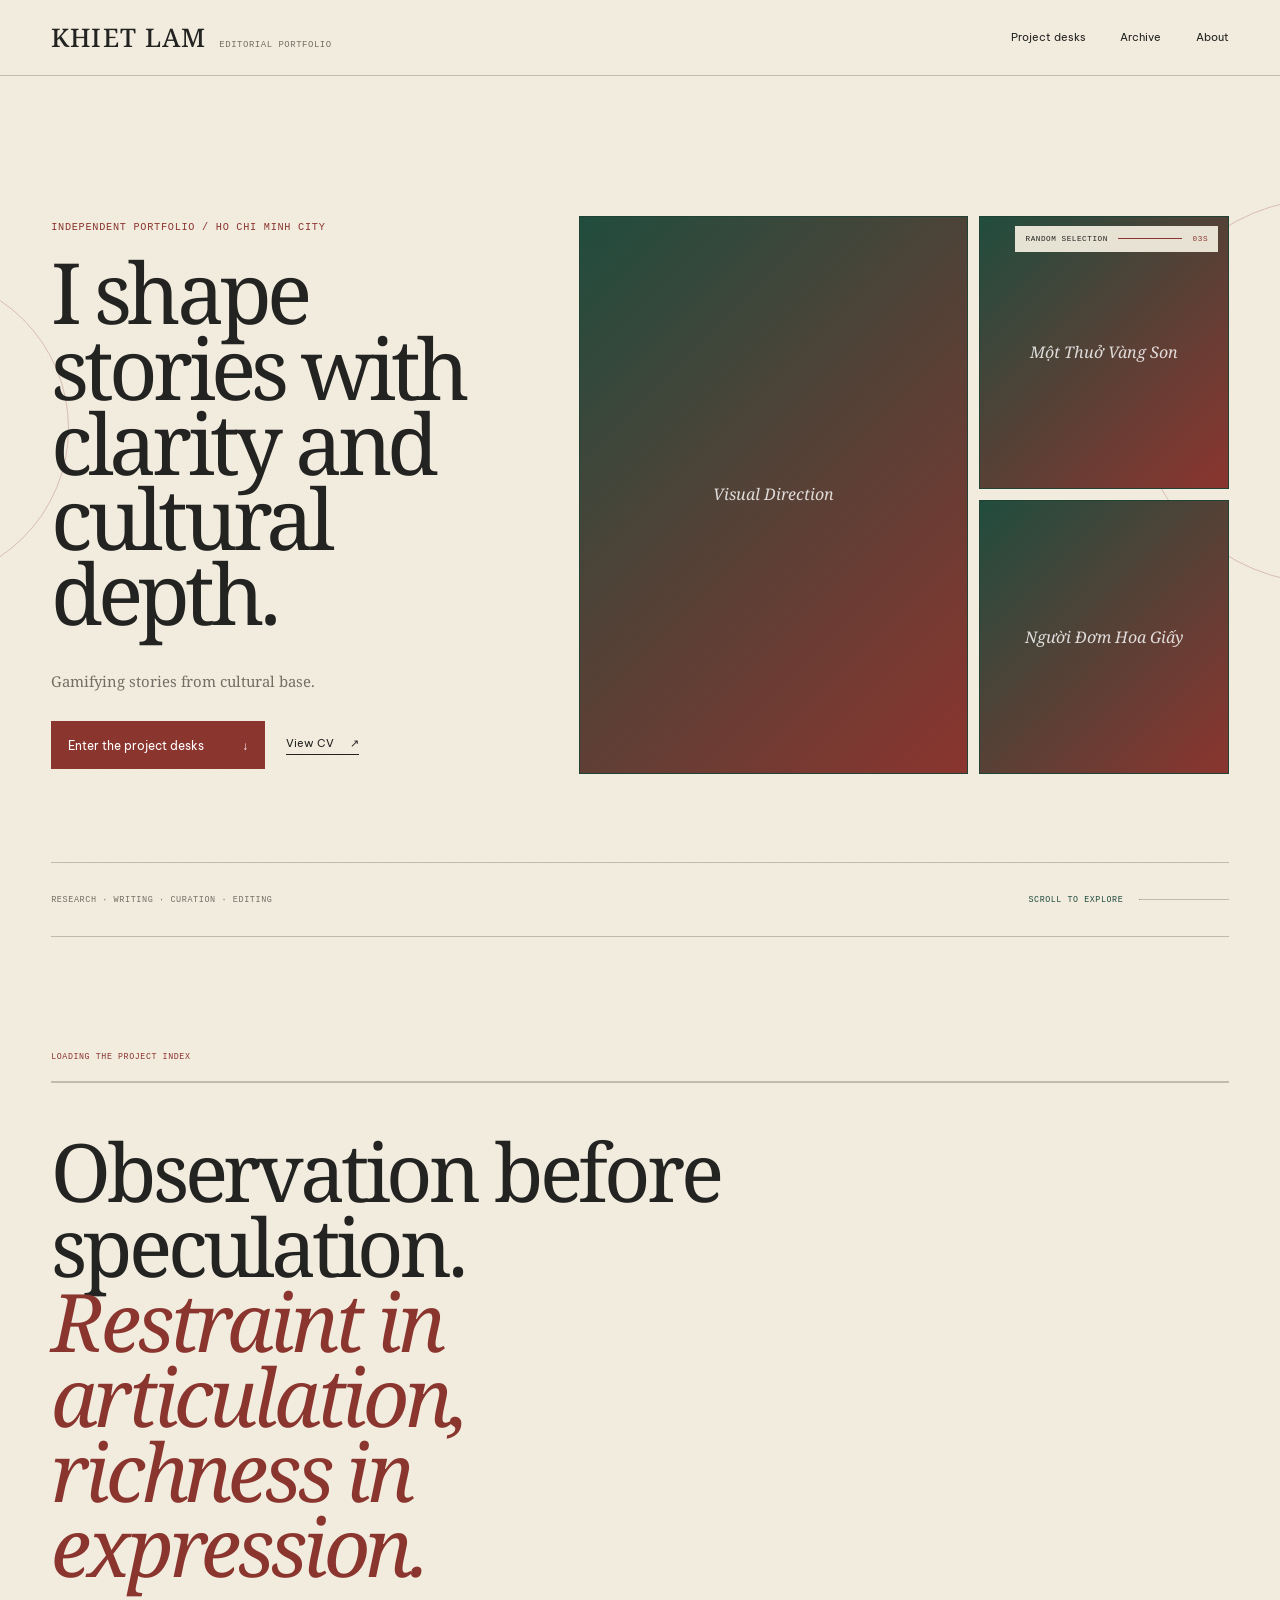
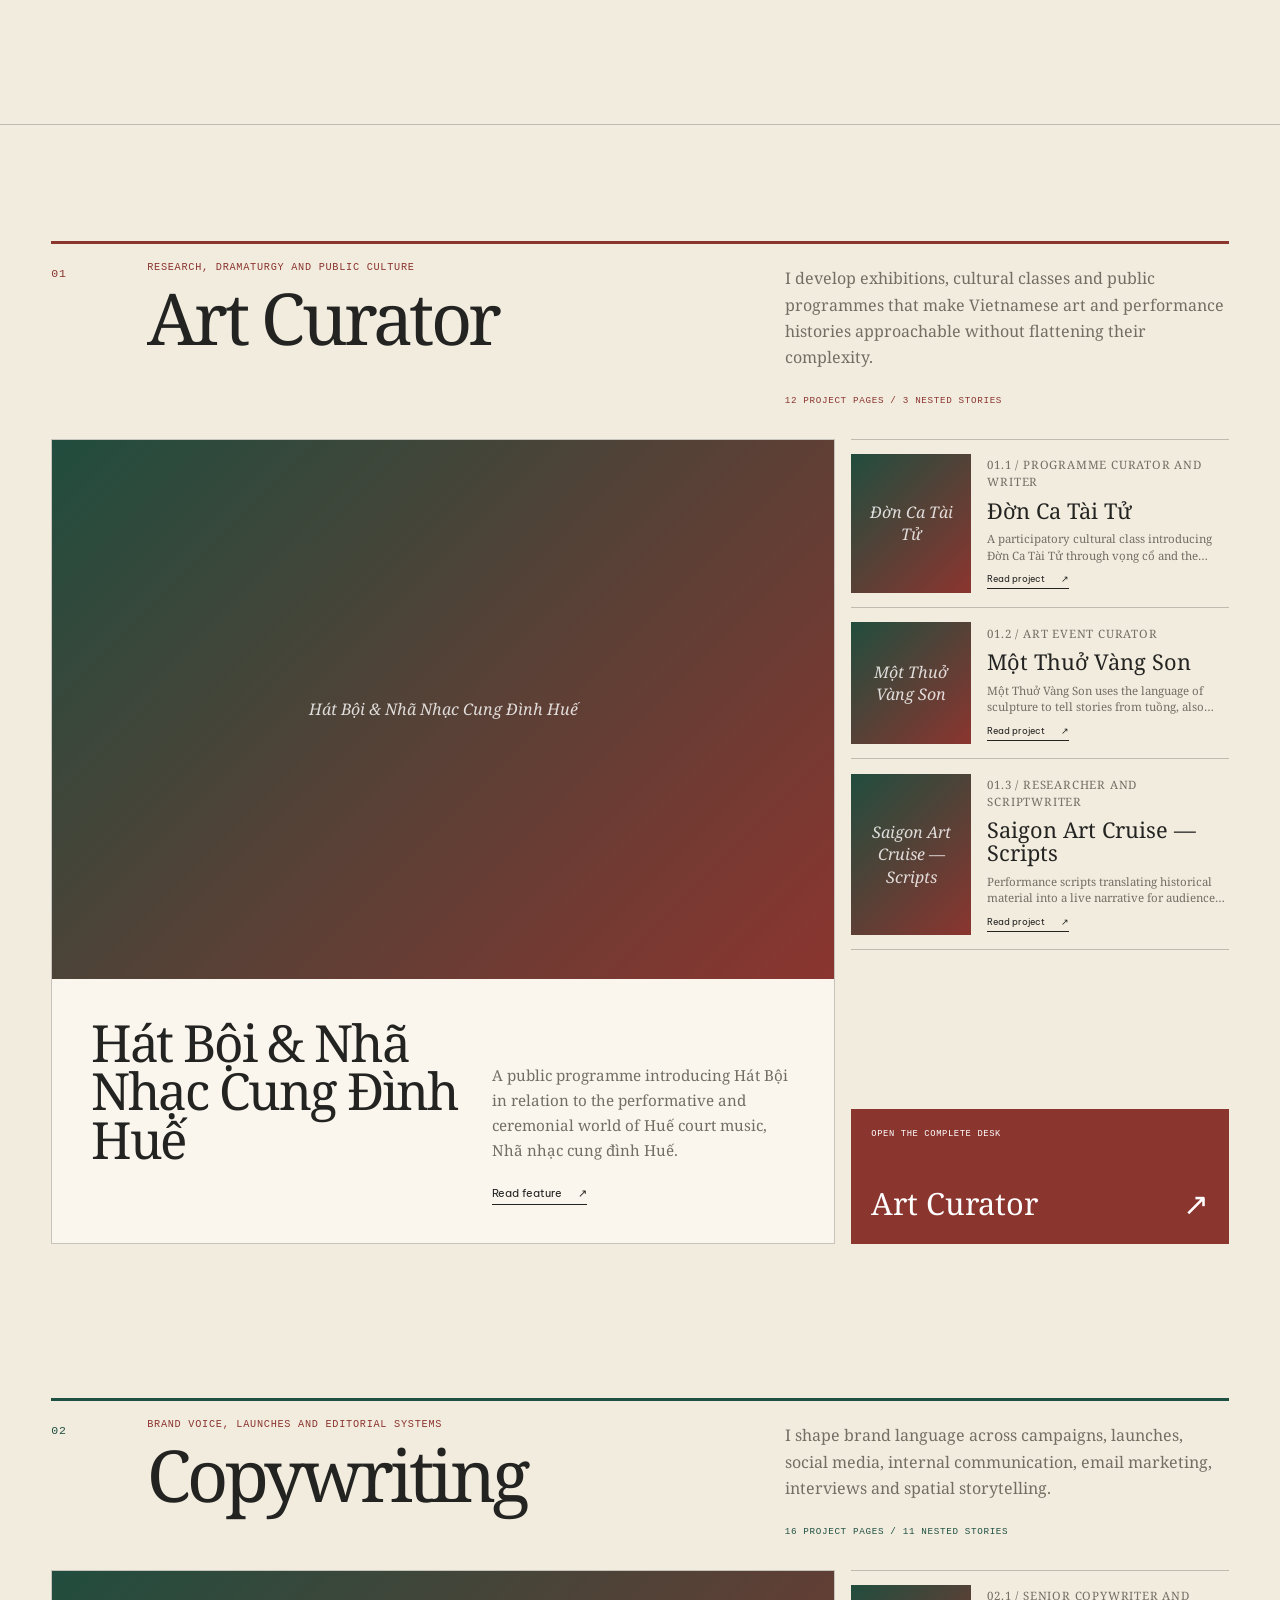
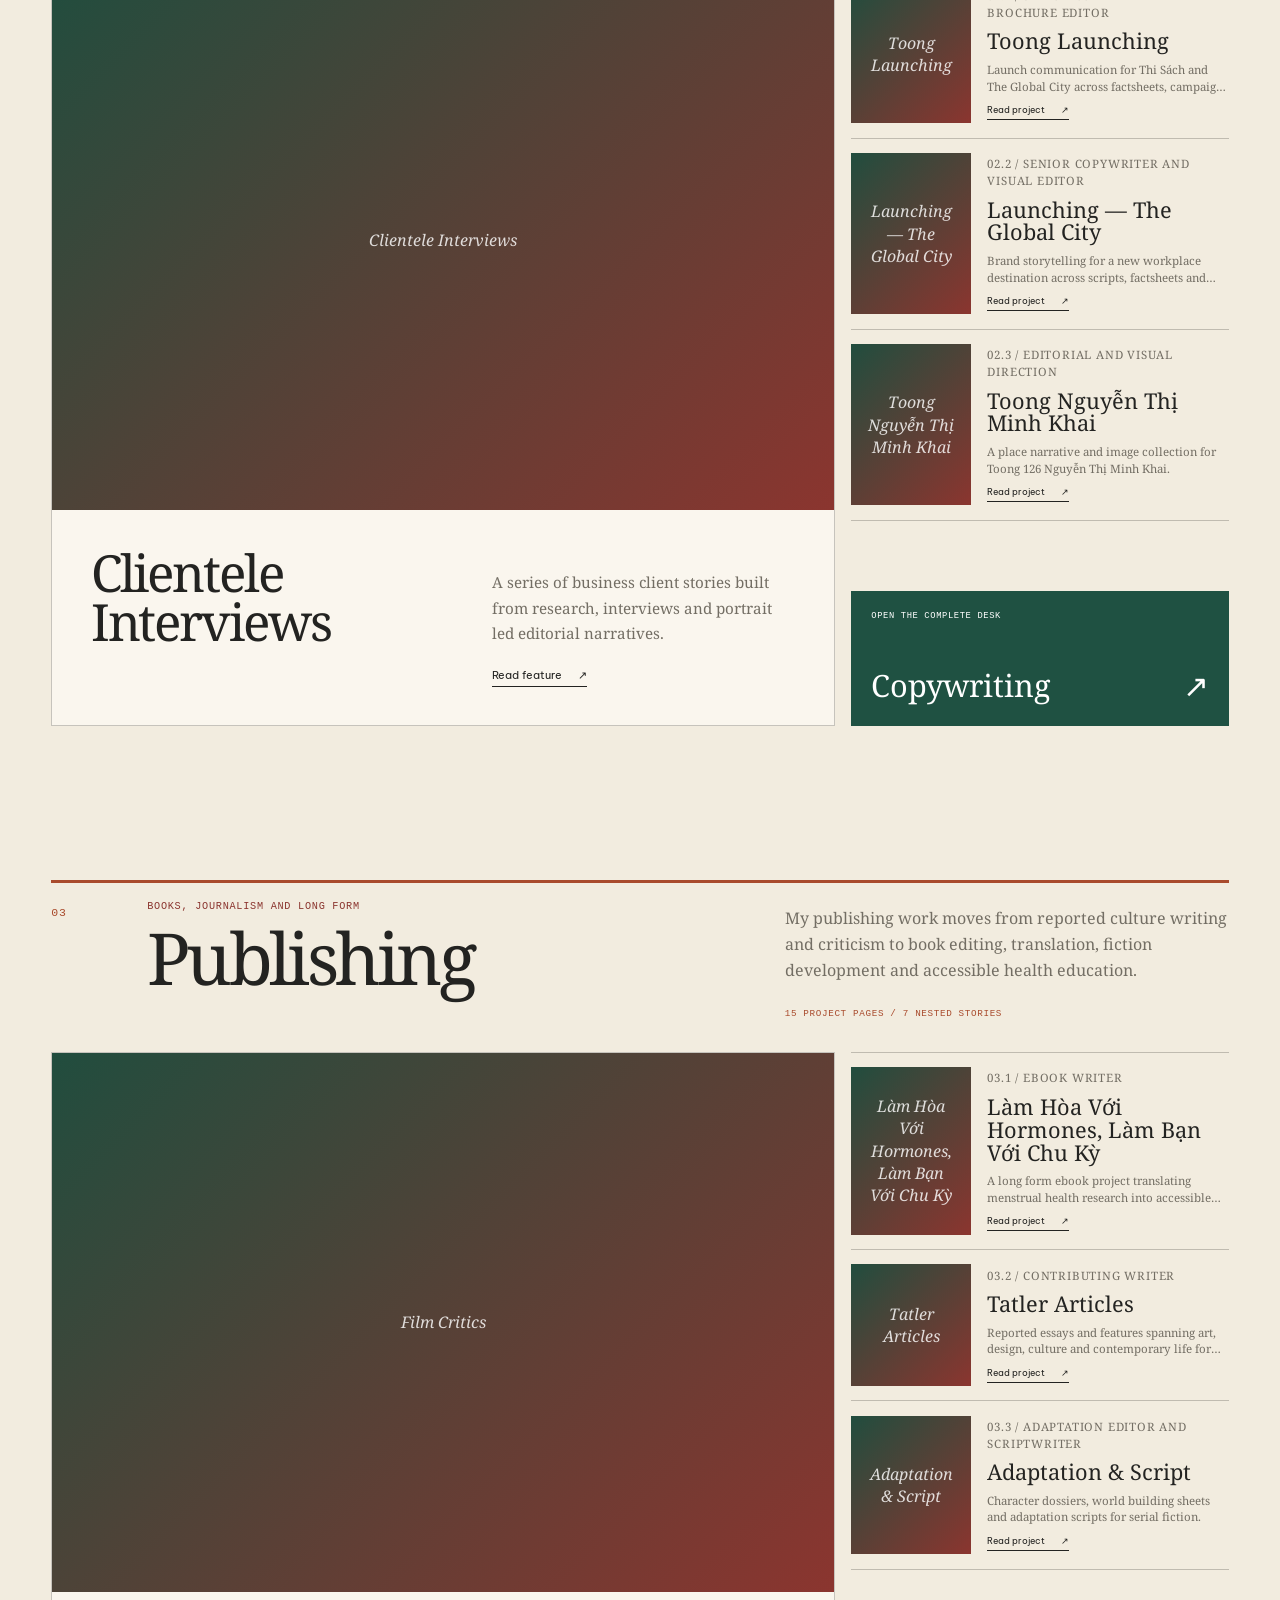
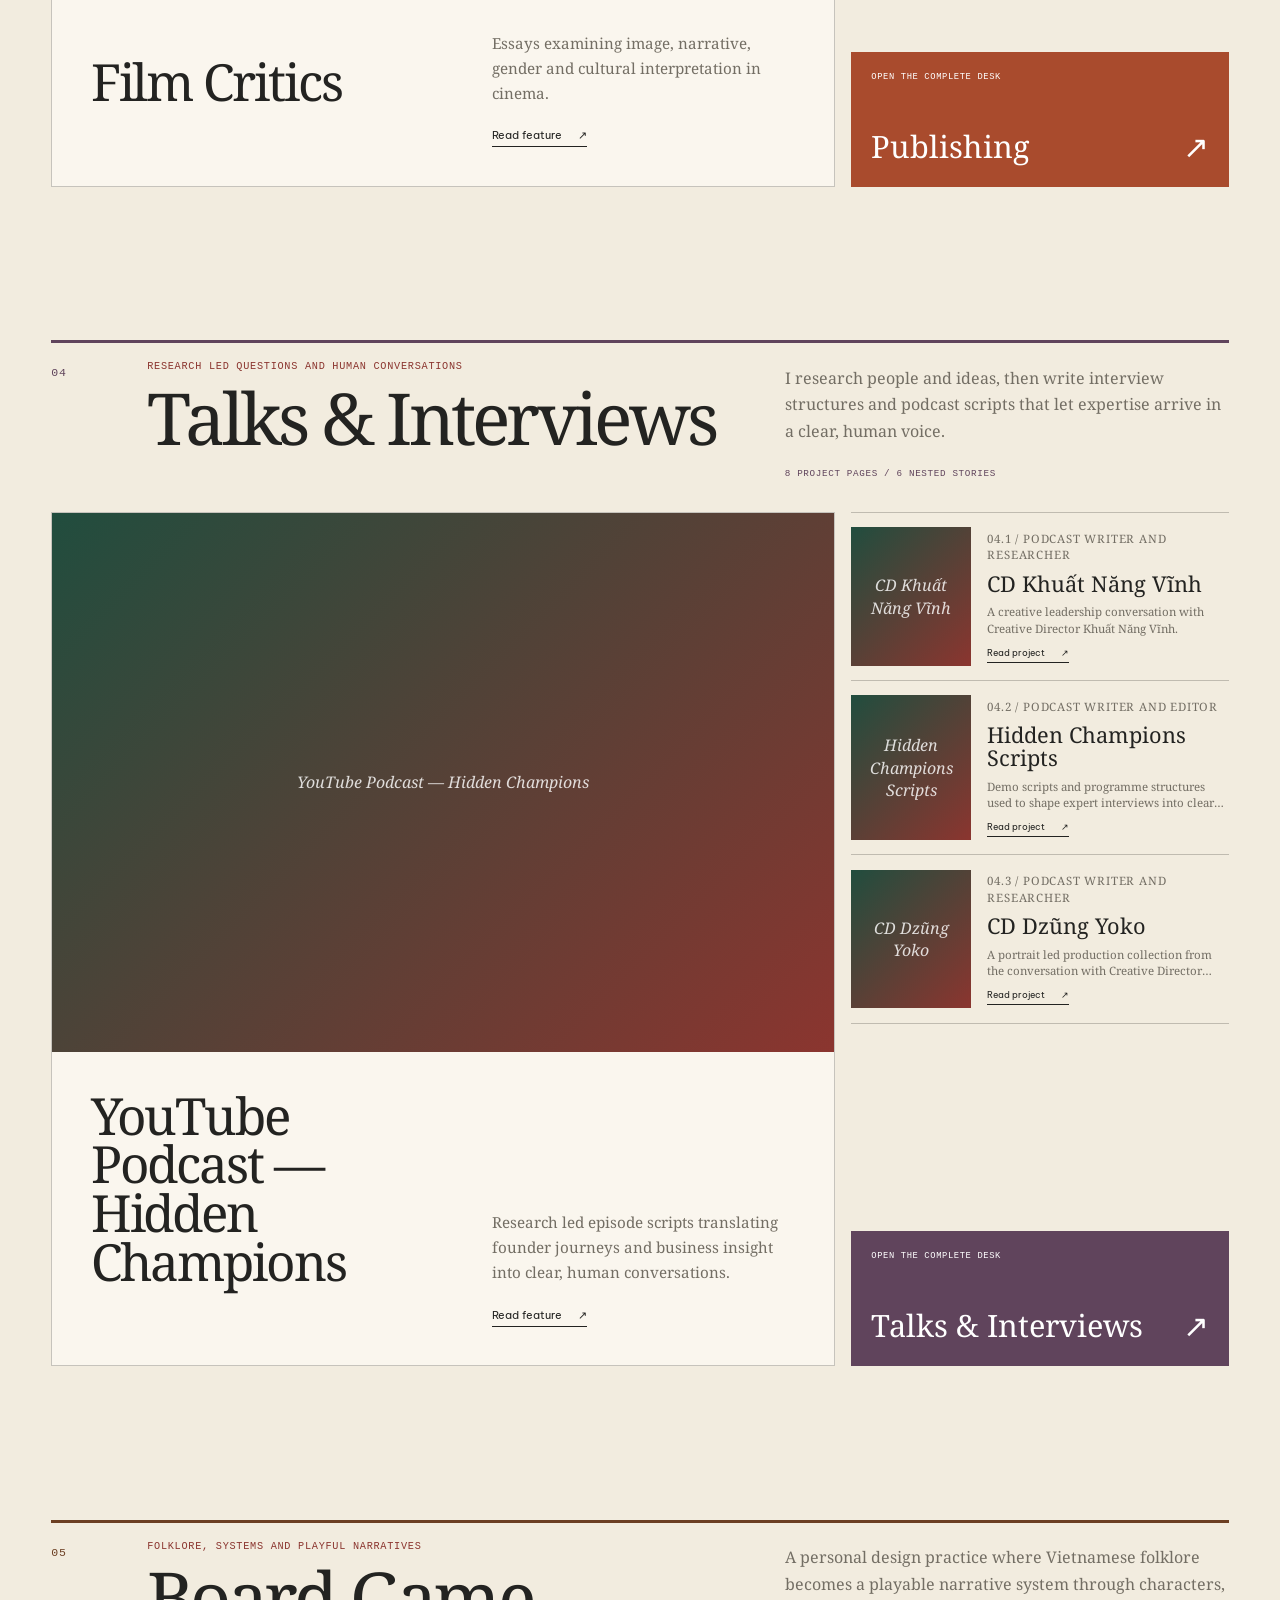
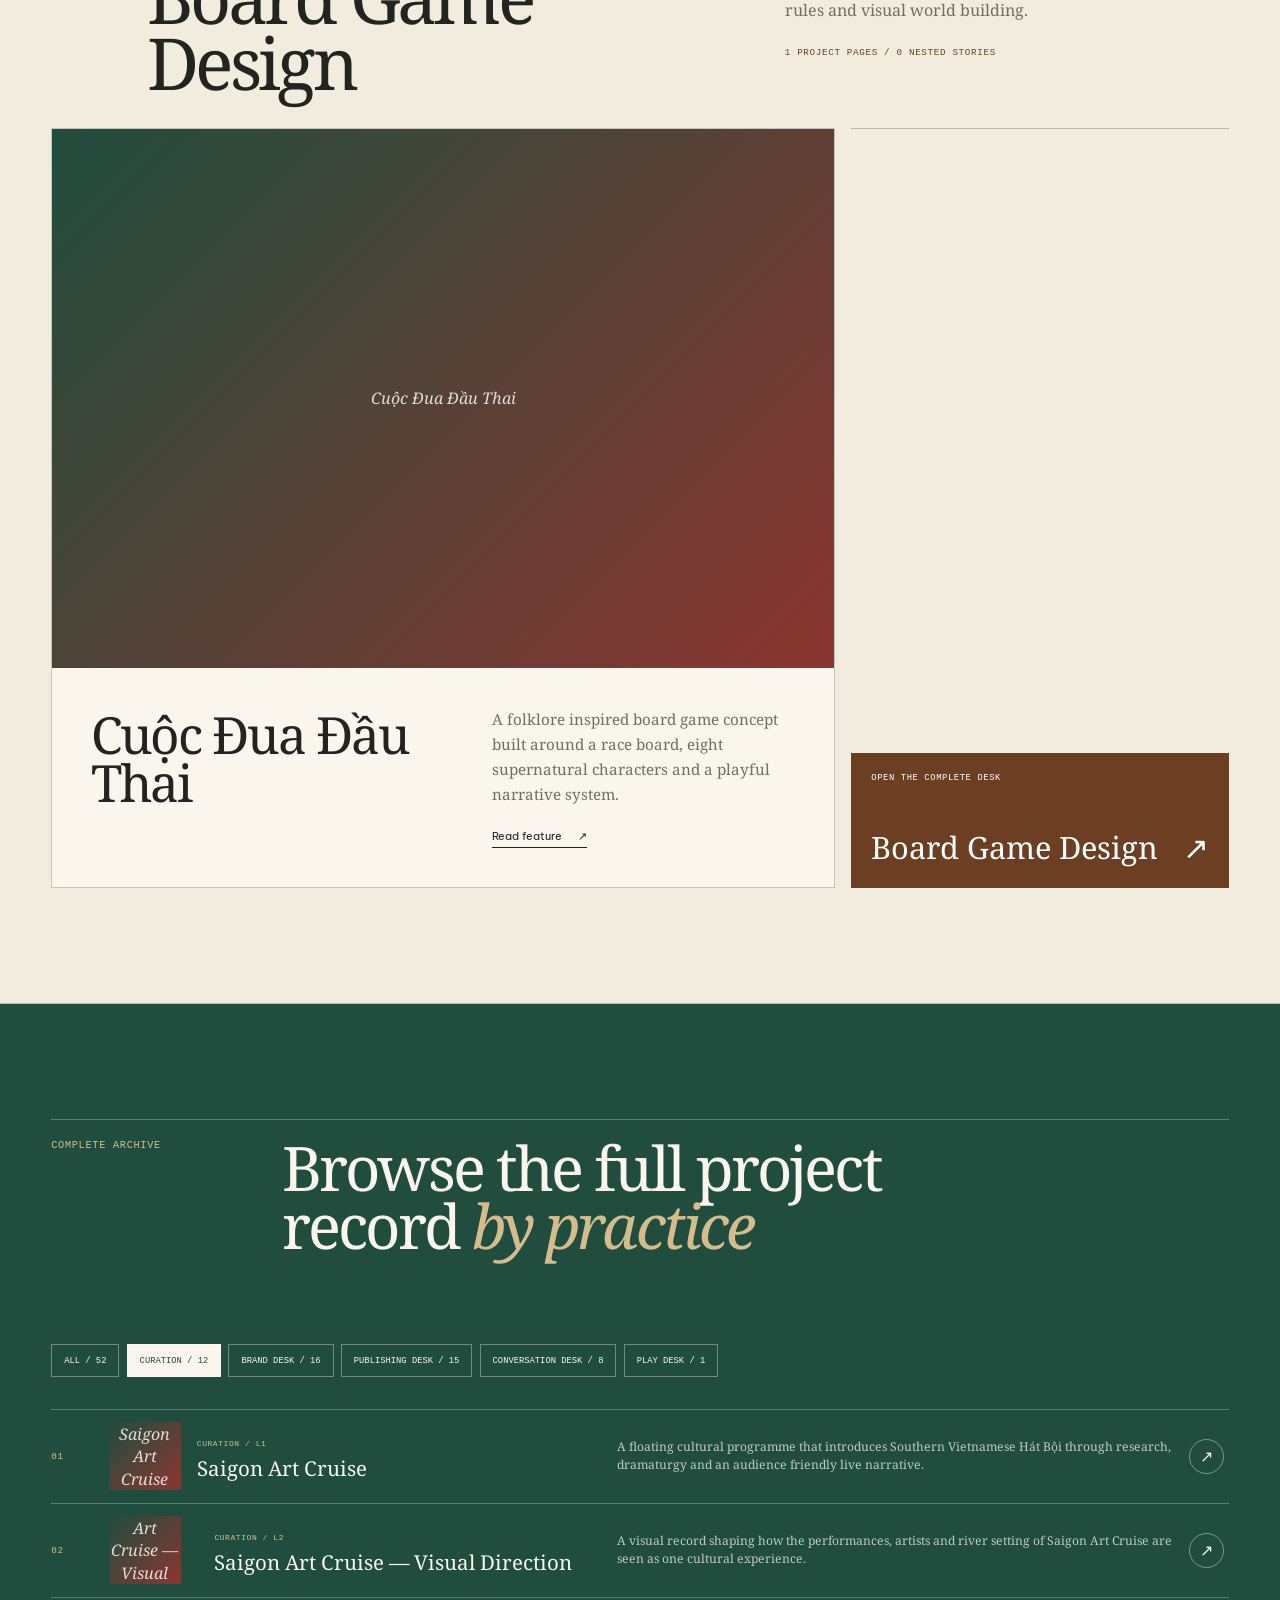
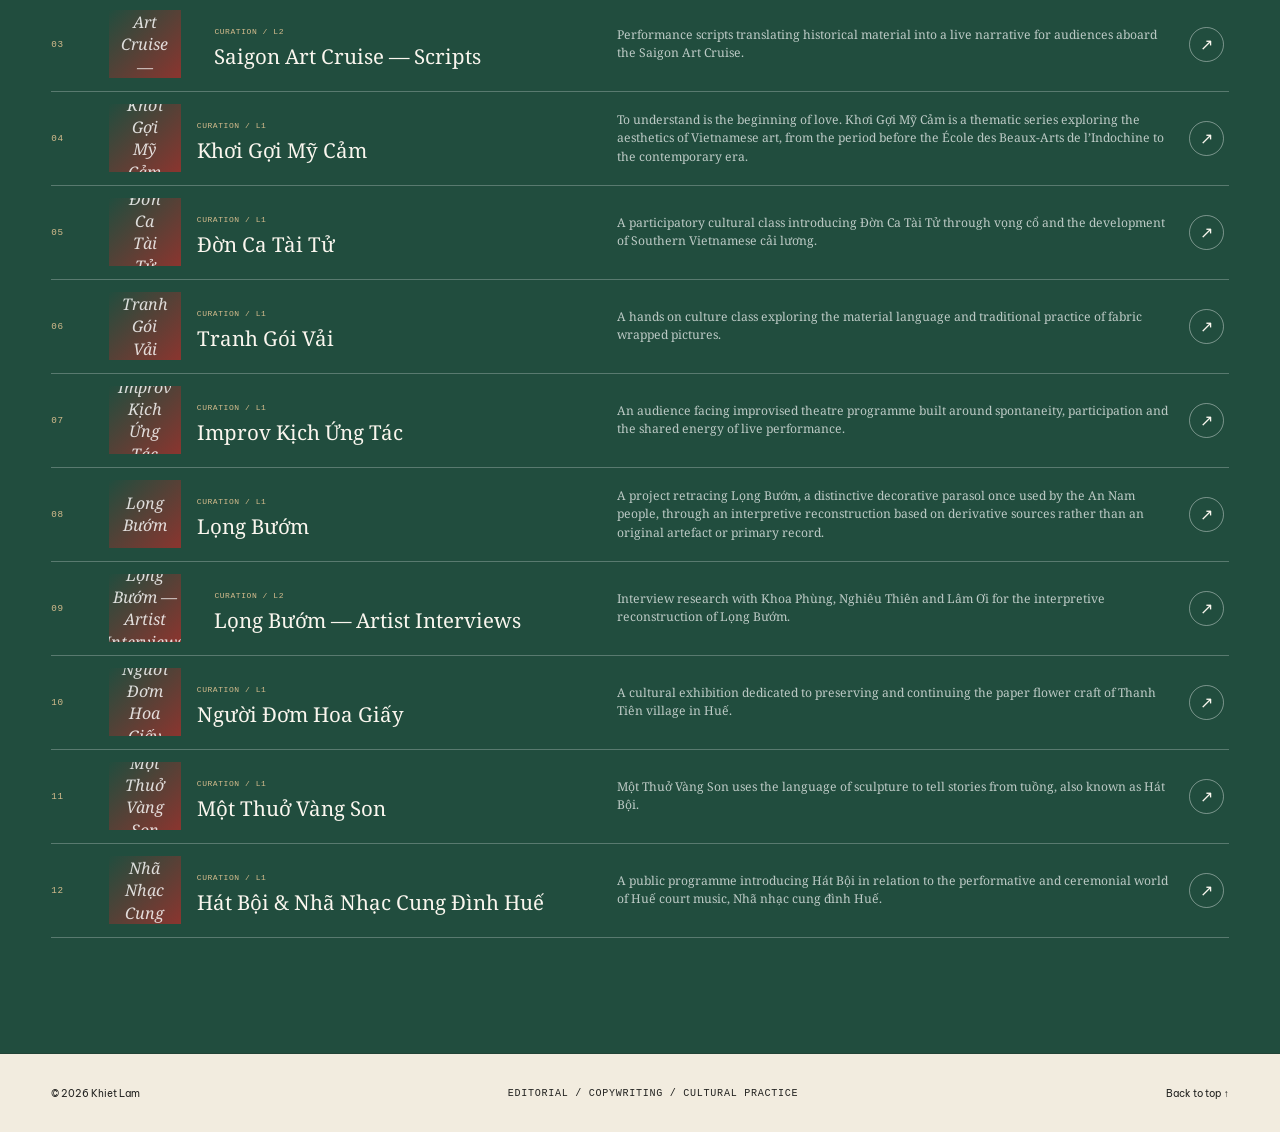
==== commit 5e893673: "Add rotating portfolio feature wall" ====
--- a/index.html
+++ b/index.html
@@ -9,7 +9,7 @@
   <link rel="preconnect" href="https://fonts.googleapis.com">
   <link rel="preconnect" href="https://fonts.gstatic.com" crossorigin>
   <link href="https://fonts.googleapis.com/css2?family=Be+Vietnam+Pro:wght@400;500;600&family=Noto+Serif:ital,wght@0,400;0,500;1,400&display=swap&subset=vietnamese" rel="stylesheet">
-  <link rel="stylesheet" href="assets/editorial-v3.css?v=20260808b">
+  <link rel="stylesheet" href="assets/editorial-v3.css?v=20260810a">
 </head>
 <body class="home-page">
   <div class="site-loader" aria-hidden="true">
@@ -36,19 +36,32 @@
         <div class="home-hero__copy reveal">
           <p class="eyebrow mono" data-home-kicker>Independent portfolio / Ho Chi Minh City</p>
           <h1 data-home-headline>I shape stories with clarity and cultural depth.</h1>
-          <p data-home-intro>I research, write, edit and curate across publishing, brand communication and cultural programmes.</p>
+          <p data-home-intro>Gamifying stories from cultural base.</p>
           <div class="home-hero__actions">
             <a class="button-link" href="#project-desks">Enter the project desks <span>↓</span></a>
             <a class="text-link" data-cv href="#" target="_blank" rel="noreferrer">View CV <span>↗</span></a>
           </div>
         </div>
-        <div class="hero-gallery" id="hero-gallery" aria-label="Selected portfolio highlights">
-          <p class="loading">Preparing selected work…</p>
+        <div class="hero-gallery" id="hero-gallery" aria-label="Random project highlights" aria-live="off">
+          <div class="hero-gallery__stage" data-hero-stage>
+            <div class="feature-loader" aria-hidden="true">
+              <span></span><span></span><span></span>
+              <p class="mono">Indexing project features</p>
+            </div>
+          </div>
+          <div class="hero-gallery__cycle mono" aria-hidden="true">
+            <span>Random selection</span><i></i><b>03s</b>
+          </div>
         </div>
       </div>
       <div class="home-hero__footer">
         <p class="mono">Research · Writing · Curation · Editing</p>
         <a class="scroll-cue mono" href="#project-desks"><span>Scroll to explore</span><i aria-hidden="true"></i></a>
+      </div>
+      <div class="home-manifesto reveal" data-manifesto>
+        <p class="mono">Loading the project index</p>
+        <div class="home-manifesto__track" aria-hidden="true"><span></span></div>
+        <h2 data-home-subtagline>Observation before speculation. Restraint in articulation, richness in expression.</h2>
       </div>
     </section>
 
@@ -71,7 +84,7 @@
     <a href="#top">Back to top ↑</a>
   </footer>
 
-  <script src="assets/common-v3.js?v=20260808b"></script>
-  <script src="assets/home-v3.js?v=20260808b"></script>
+  <script src="assets/common-v3.js?v=20260810a"></script>
+  <script src="assets/home-v3.js?v=20260810a"></script>
 </body>
 </html>
--- a/assets/editorial-v3.css
+++ b/assets/editorial-v3.css
@@ -162,14 +162,30 @@
 }
 
 .hero-gallery {
+  height: clamp(430px, 62vh, 700px);
+  isolation: isolate;
+  position: relative;
+}
+.hero-gallery__stage {
   display: grid;
   gap: .65rem;
   grid-template-columns: minmax(0, 1.12fr) minmax(180px, .72fr);
   grid-template-rows: repeat(2, minmax(0, 1fr));
-  height: clamp(430px, 62vh, 700px);
-  isolation: isolate;
-}
-.hero-gallery > .loading { align-self: center; grid-column: 1 / -1; }
+  height: 100%;
+}
+.feature-loader {
+  display: grid;
+  gap: .65rem;
+  grid-column: 1 / -1;
+  grid-row: 1 / -1;
+  grid-template-columns: minmax(0, 1.12fr) minmax(180px, .72fr);
+  grid-template-rows: repeat(2, minmax(0, 1fr));
+  position: relative;
+}
+.feature-loader > span { animation: feature-skeleton 1s ease-in-out infinite alternate; background: linear-gradient(115deg, #d8d0c1, #ece5d9, #d8d0c1); background-size: 220% 100%; border: 1px solid var(--line); }
+.feature-loader > span:first-child { grid-row: 1 / span 2; }
+.feature-loader > p { background: var(--green); bottom: 1rem; color: white; font-size: .5rem; left: 1rem; margin: 0; padding: .65rem .8rem; position: absolute; }
+@keyframes feature-skeleton { from { background-position: 100% 0; } to { background-position: 0 0; } }
 .hero-work {
   background: var(--green);
   border: 1px solid var(--line);
@@ -184,9 +200,7 @@
 .hero-work--1 { grid-row: 1 / span 2; opacity: 0; transition-delay: .06s; }
 .hero-work--2 { opacity: 0; transition-delay: .14s; }
 .hero-work--3 { opacity: 0; transition-delay: .22s; }
-.hero-work > img { height: 100%; object-fit: cover; transition: filter .45s ease, transform .9s var(--ease); }
-.hero-work--1 > img { object-position: center 28%; }
-.hero-work--2 > img { object-position: center 30%; }
+.hero-work > img { height: 100%; object-fit: cover; object-position: center; transition: filter .45s ease, transform .9s var(--ease); }
 .hero-work:hover > img, .hero-work:focus-visible > img { filter: saturate(1.08); transform: scale(1.035); }
 .hero-work__number {
   background: var(--paper);
@@ -213,6 +227,37 @@
 .hero-work__caption strong { font: 400 clamp(1rem, 1.6vw, 1.55rem)/1.15 var(--serif); }
 .hero-work__caption i { font-style: normal; }
 .hero-work--empty { align-items: center; display: flex; grid-column: 1 / -1; grid-row: 1 / -1; justify-content: center; }
+.hero-gallery::after, .edition__features::after {
+  background: rgba(250, 246, 238, .92);
+  content: "";
+  inset: 0;
+  opacity: 0;
+  pointer-events: none;
+  position: absolute;
+  z-index: 3;
+}
+.hero-gallery.is-switching::after, .edition__features.is-switching::after { animation: feature-lamp .58s steps(2, end); }
+.hero-gallery.is-switching .hero-work, .edition__features.is-switching > * { animation: feature-blink .58s steps(2, end); }
+@keyframes feature-lamp { 0%, 100% { opacity: 0; } 22% { opacity: .82; } 48% { opacity: .08; } 66% { opacity: .42; } }
+@keyframes feature-blink { 0%, 100% { filter: none; opacity: 1; } 24% { filter: saturate(.35); opacity: .24; } 48% { opacity: .92; } 68% { opacity: .5; } }
+.hero-gallery__cycle {
+  align-items: center;
+  background: rgba(242, 236, 223, .94);
+  display: grid;
+  font-size: .48rem;
+  gap: .65rem;
+  grid-template-columns: auto minmax(42px, 5vw) auto;
+  padding: .55rem .65rem;
+  position: absolute;
+  right: .65rem;
+  top: .65rem;
+  z-index: 5;
+}
+.hero-gallery__cycle i { background: rgba(35,35,33,.2); height: 1px; overflow: hidden; position: relative; }
+.hero-gallery__cycle i::after { background: var(--red); content: ""; inset: 0; position: absolute; transform: scaleX(0); transform-origin: left; }
+.hero-gallery.is-cycling .hero-gallery__cycle i::after { animation: feature-cycle 3s linear both; }
+.hero-gallery__cycle b { color: var(--red); font-weight: 400; }
+@keyframes feature-cycle { from { transform: scaleX(0); } to { transform: scaleX(1); } }
 
 .home-hero__footer {
   align-items: center;
@@ -226,6 +271,25 @@
 .scroll-cue i { background: var(--line); display: block; height: 1px; overflow: hidden; position: relative; width: clamp(3rem, 7vw, 7rem); }
 .scroll-cue i::after { animation: scroll-cue 1.8s var(--ease) infinite; background: var(--red); content: ""; inset: 0; position: absolute; transform: translateX(-100%); }
 @keyframes scroll-cue { 50%, 100% { transform: translateX(100%); } }
+
+.home-manifesto {
+  --manifesto-progress: 0;
+  border-top: 1px solid var(--line);
+  padding: clamp(4rem, 9vw, 9rem) 0 clamp(5rem, 11vw, 11rem);
+  position: relative;
+}
+.home-manifesto > p { color: var(--red); font-size: .52rem; margin: 0 0 1.2rem; }
+.home-manifesto__track { background: var(--line); height: 2px; margin-bottom: clamp(2rem, 4vw, 4rem); overflow: hidden; }
+.home-manifesto__track span { background: var(--red); display: block; height: 100%; transform: scaleX(var(--manifesto-progress)); transform-origin: left; transition: transform .12s linear; }
+.home-manifesto h2 {
+  font: 400 clamp(3rem, 6.3vw, 7rem)/.93 var(--serif);
+  letter-spacing: -.052em;
+  margin: 0;
+  max-width: 15ch;
+  opacity: calc(.2 + var(--manifesto-progress) * .8);
+  transform: translateY(calc((1 - var(--manifesto-progress)) * 34px));
+}
+.home-manifesto h2 em { color: var(--red); font-style: italic; }
 
 .button-link {
   align-items: center;
@@ -259,6 +323,8 @@
 .section-break { border-top: 1px solid var(--line); display: grid; gap: 1.4rem clamp(2rem, 6vw, 7rem); grid-template-columns: .38fr 1fr .54fr; margin: 0 auto clamp(4rem, 7vw, 7rem); max-width: 1500px; padding-top: 1.1rem; }
 .section-break h2 { font: 400 clamp(2.5rem, 4.8vw, 5.2rem)/.95 var(--serif); letter-spacing: -.047em; margin: 0; }
 .section-break > p:last-child { align-self: end; color: var(--muted); font: .9rem/1.65 var(--serif); margin: 0; }
+.section-break--solo { grid-template-columns: .28fr 1.72fr; }
+.section-break--solo h2 { grid-column: 2; max-width: 18ch; }
 .archive-section .section-break { border-color: var(--light-line); }
 .archive-section .section-break .eyebrow, .archive-section .section-break em { color: #d5bc8d; }
 .archive-section .section-break > p:last-child { color: rgba(255,255,255,.68); }
@@ -288,6 +354,7 @@
 .edition__intro p { color: var(--muted); font: 1rem/1.65 var(--serif); margin: .35rem 0 1rem; }
 .edition__intro span { color: var(--edition-accent); font-size: .58rem; }
 .edition__grid { display: grid; gap: 1rem; grid-template-columns: minmax(0, 1.35fr) minmax(360px, .65fr); }
+.edition__features { isolation: isolate; min-height: 720px; position: relative; }
 .lead-story { background: var(--paper-soft); border: 1px solid var(--line); }
 .lead-story__media { aspect-ratio: 1.45 / 1; background: var(--edition-accent); display: block; overflow: hidden; position: relative; }
 .lead-story__media img { height: 100%; object-fit: cover; transition: transform .8s var(--ease); }
@@ -702,6 +769,8 @@
   .home-hero h1 { font-size: clamp(3.5rem, 6.4vw, 6rem); }
   .section-break { grid-template-columns: .4fr 1fr; }
   .section-break > p:last-child { grid-column: 2; }
+  .section-break--solo { grid-template-columns: .4fr 1fr; }
+  .section-break--solo h2 { grid-column: 2; max-width: none; }
   .section-intro { grid-template-columns: .4fr 1fr; }
   .section-intro > p:last-child:not(.eyebrow) { grid-column: 2; }
   .edition__header { grid-template-columns: 3rem 1fr; }
@@ -745,15 +814,21 @@
   .home-hero { min-height: 0; padding-inline: 1rem; }
   .home-hero__grid { gap: 2.5rem; min-height: 0; padding: 2rem 0 2.5rem; }
   .home-hero h1 { font-size: clamp(3.3rem, 15vw, 5.8rem); max-width: 9.6ch; }
-  .hero-gallery { grid-template-columns: 1.08fr .92fr; height: min(62vh, 540px); }
+  .hero-gallery { height: min(62vh, 540px); }
+  .hero-gallery__stage, .feature-loader { grid-template-columns: 1.08fr .92fr; }
   .hero-work__caption { padding: 3rem .7rem .7rem; }
   .hero-work__caption small { display: none; }
   .hero-work__caption strong { font-size: .95rem; }
   .home-hero__footer { min-height: 64px; }
-  .home-hero__footer > p { display: none; }
-  .scroll-cue { margin-left: auto; }
+  .home-hero__footer { gap: 1rem; }
+  .home-hero__footer > p { display: block; font-size: .45rem; max-width: 15rem; }
+  .scroll-cue { margin-left: auto; white-space: nowrap; }
+  .home-manifesto { padding: 4rem 0 5rem; }
+  .home-manifesto h2 { font-size: clamp(2.85rem, 13vw, 5.25rem); max-width: 12ch; }
   .section-break { grid-template-columns: 1fr; }
   .section-break > p:last-child { grid-column: 1; }
+  .section-break--solo { grid-template-columns: 1fr; }
+  .section-break--solo h2 { grid-column: 1; }
   .section-intro { grid-template-columns: 1fr; }
   .section-intro > p:last-child:not(.eyebrow) { grid-column: 1; }
   .editions, .archive-section, .about-section, .about-documents-section, .showcase-section, .desk-section, .group-index-section, .project-children, .project-embeds, .project-media { padding-inline: 1rem; }
@@ -762,6 +837,7 @@
   .lead-story__copy { grid-template-columns: 1fr; }
   .lead-story__copy .text-link { grid-column: 1; }
   .edition__columns { grid-template-columns: 1fr; }
+  .edition__features { min-height: 0; }
   .story-card--compact { grid-template-columns: 105px 1fr; }
   .about-grid { grid-template-columns: 1fr; }
   .about-page-hero { min-height: 0; padding: 4.5rem 1rem; }
@@ -811,9 +887,13 @@
 }
 
 @media (max-width: 500px) {
-  .hero-gallery { gap: .45rem; grid-template-columns: 1.15fr .85fr; height: 430px; }
+  .hero-gallery { height: 430px; }
+  .hero-gallery__stage, .feature-loader { gap: .45rem; grid-template-columns: 1.15fr .85fr; }
   .hero-work__caption strong { font-size: .82rem; }
   .hero-work__number { font-size: .45rem; left: .4rem; padding: .35rem; top: .4rem; }
+  .hero-gallery__cycle { font-size: .42rem; gap: .4rem; right: .4rem; top: .4rem; }
+  .home-hero__footer { align-items: flex-start; flex-direction: column; padding-block: 1rem; }
+  .scroll-cue { margin-left: 0; }
   .story-card--compact { grid-template-columns: 88px 1fr; }
   .edition__header { gap: 1rem; }
   .edition__number { font-size: .6rem; }
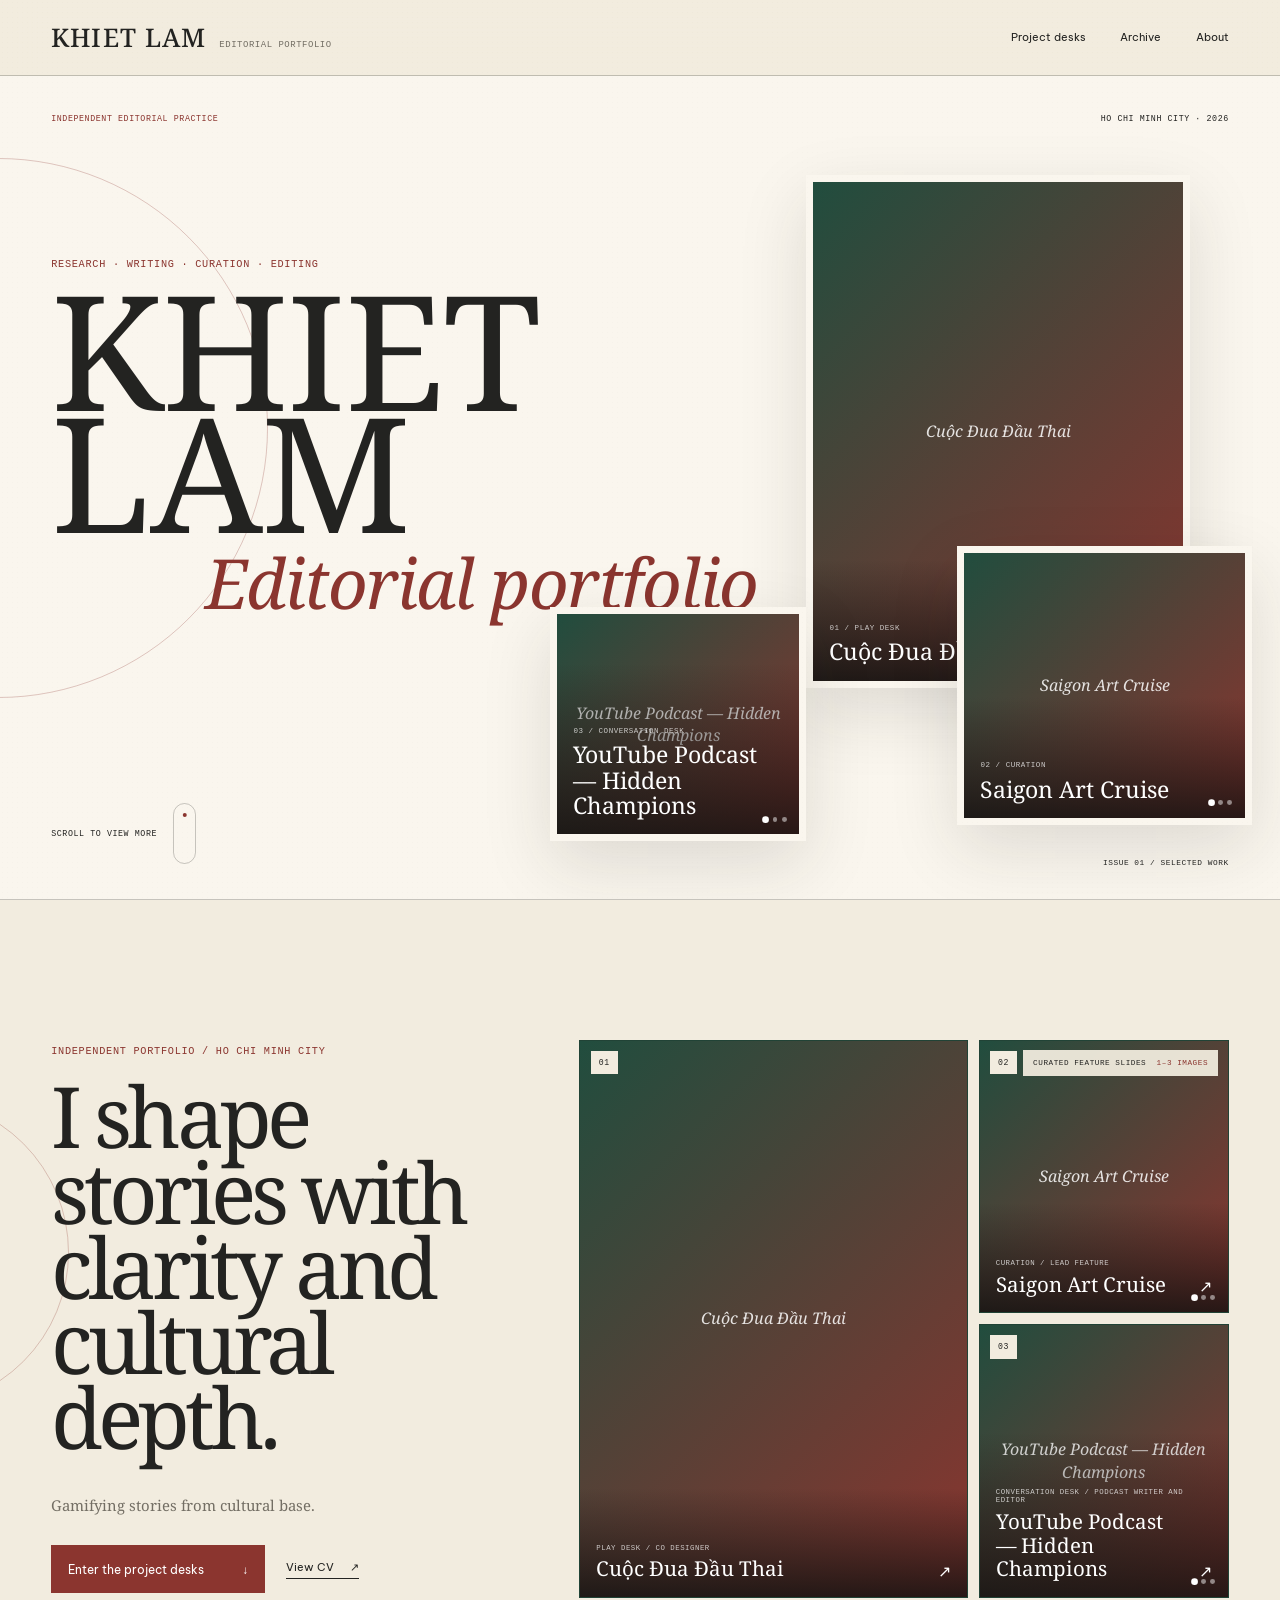
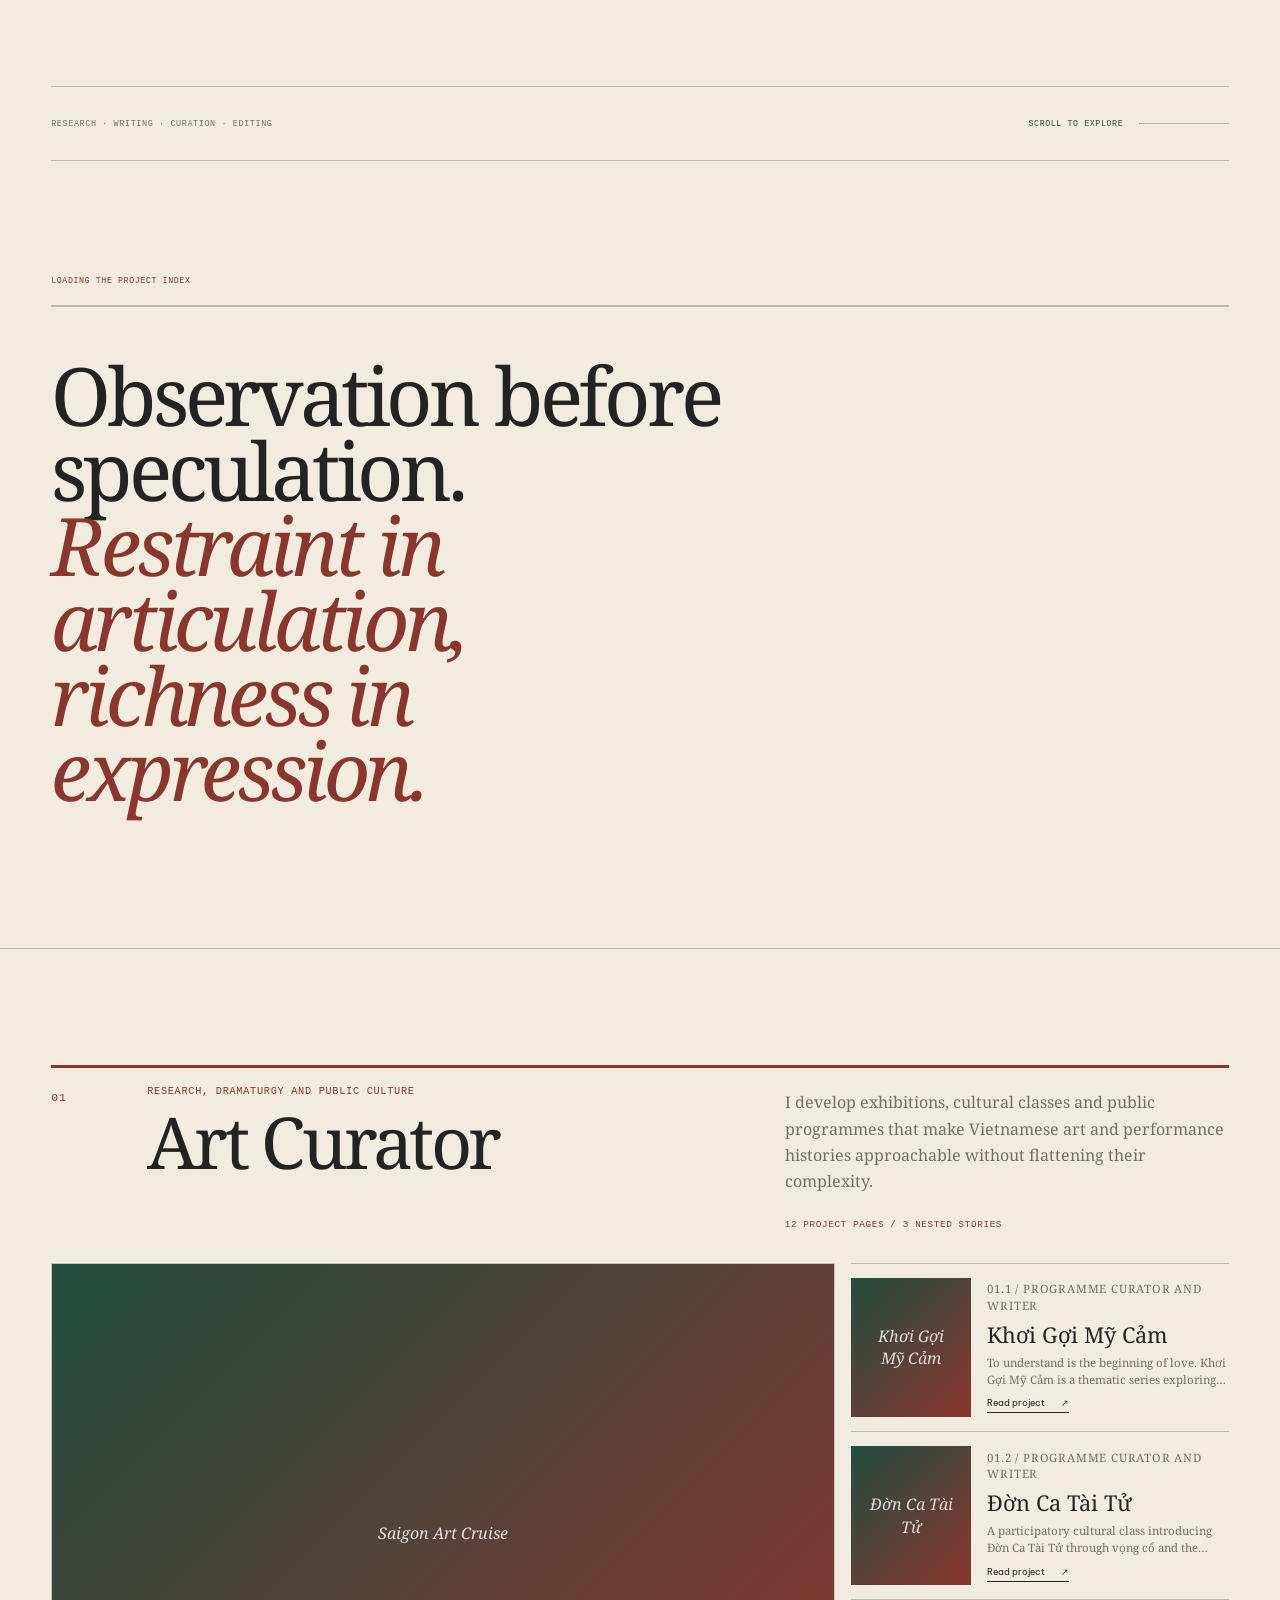
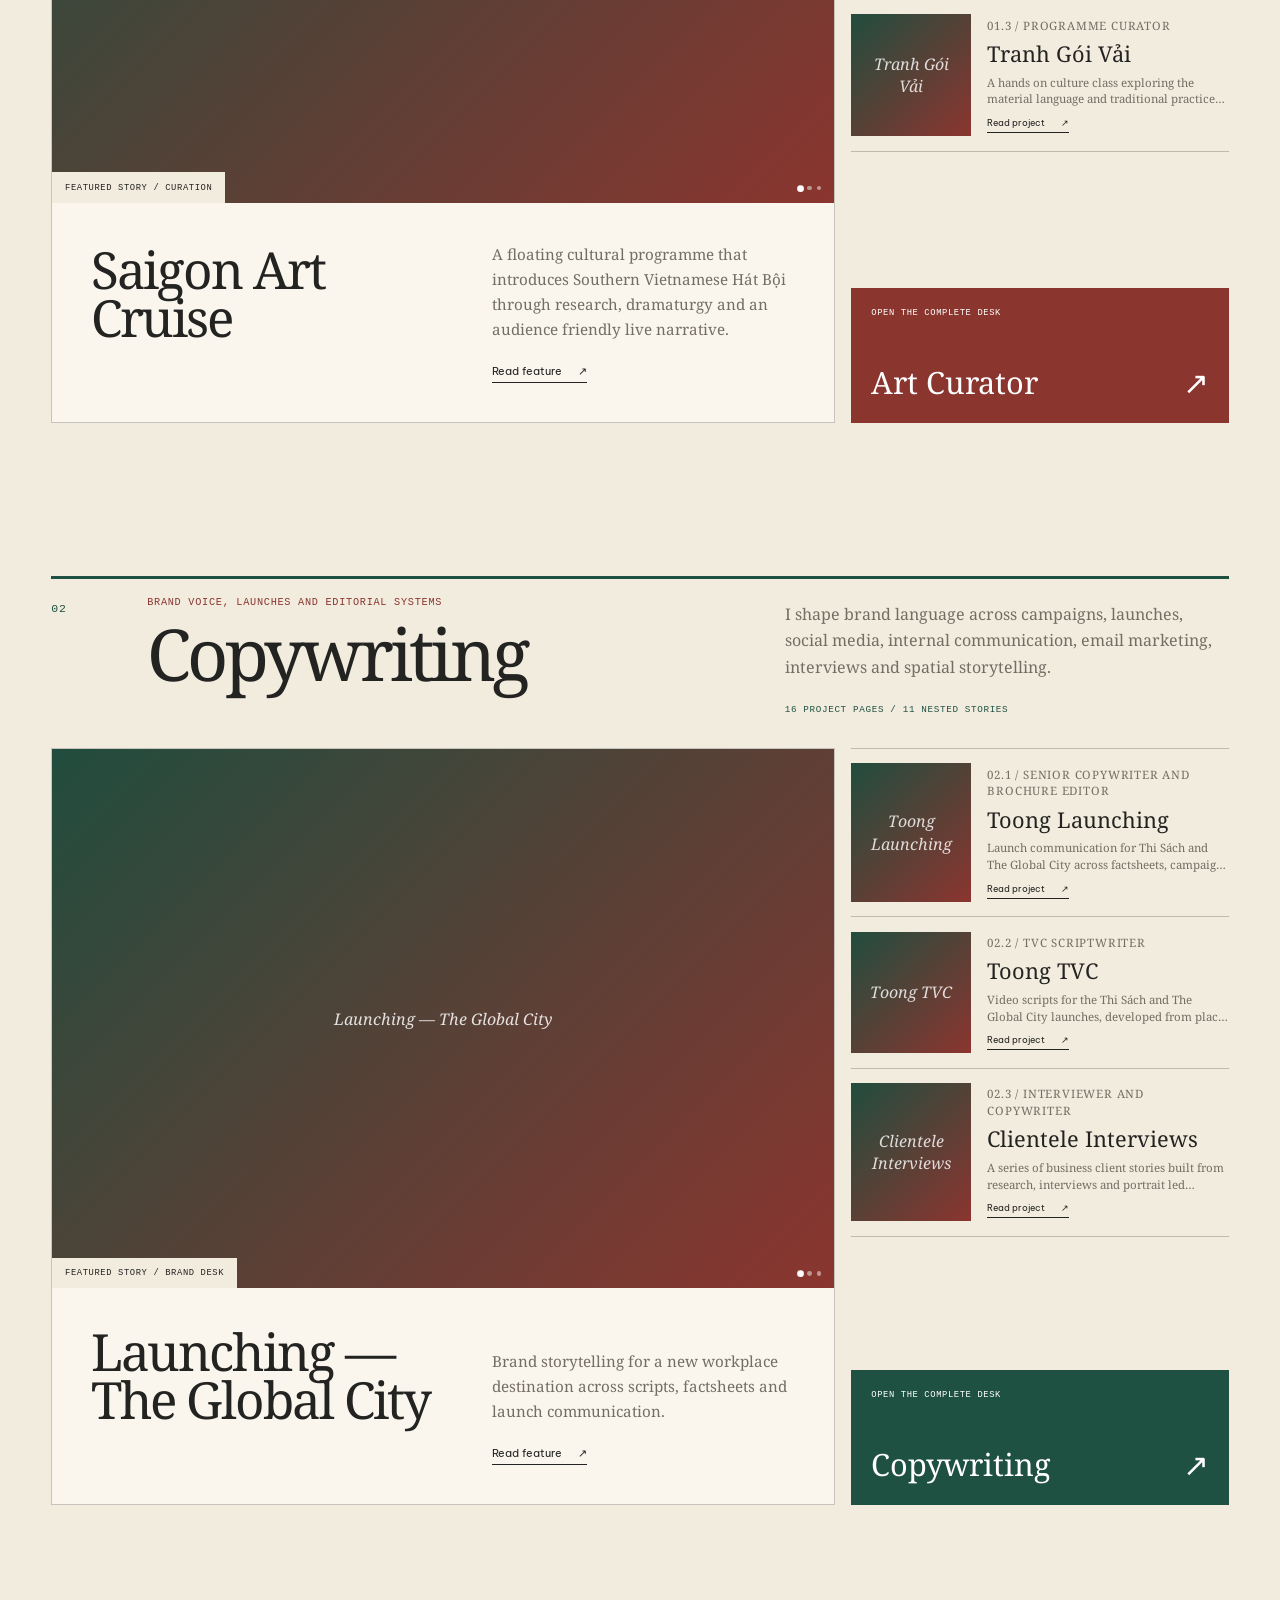
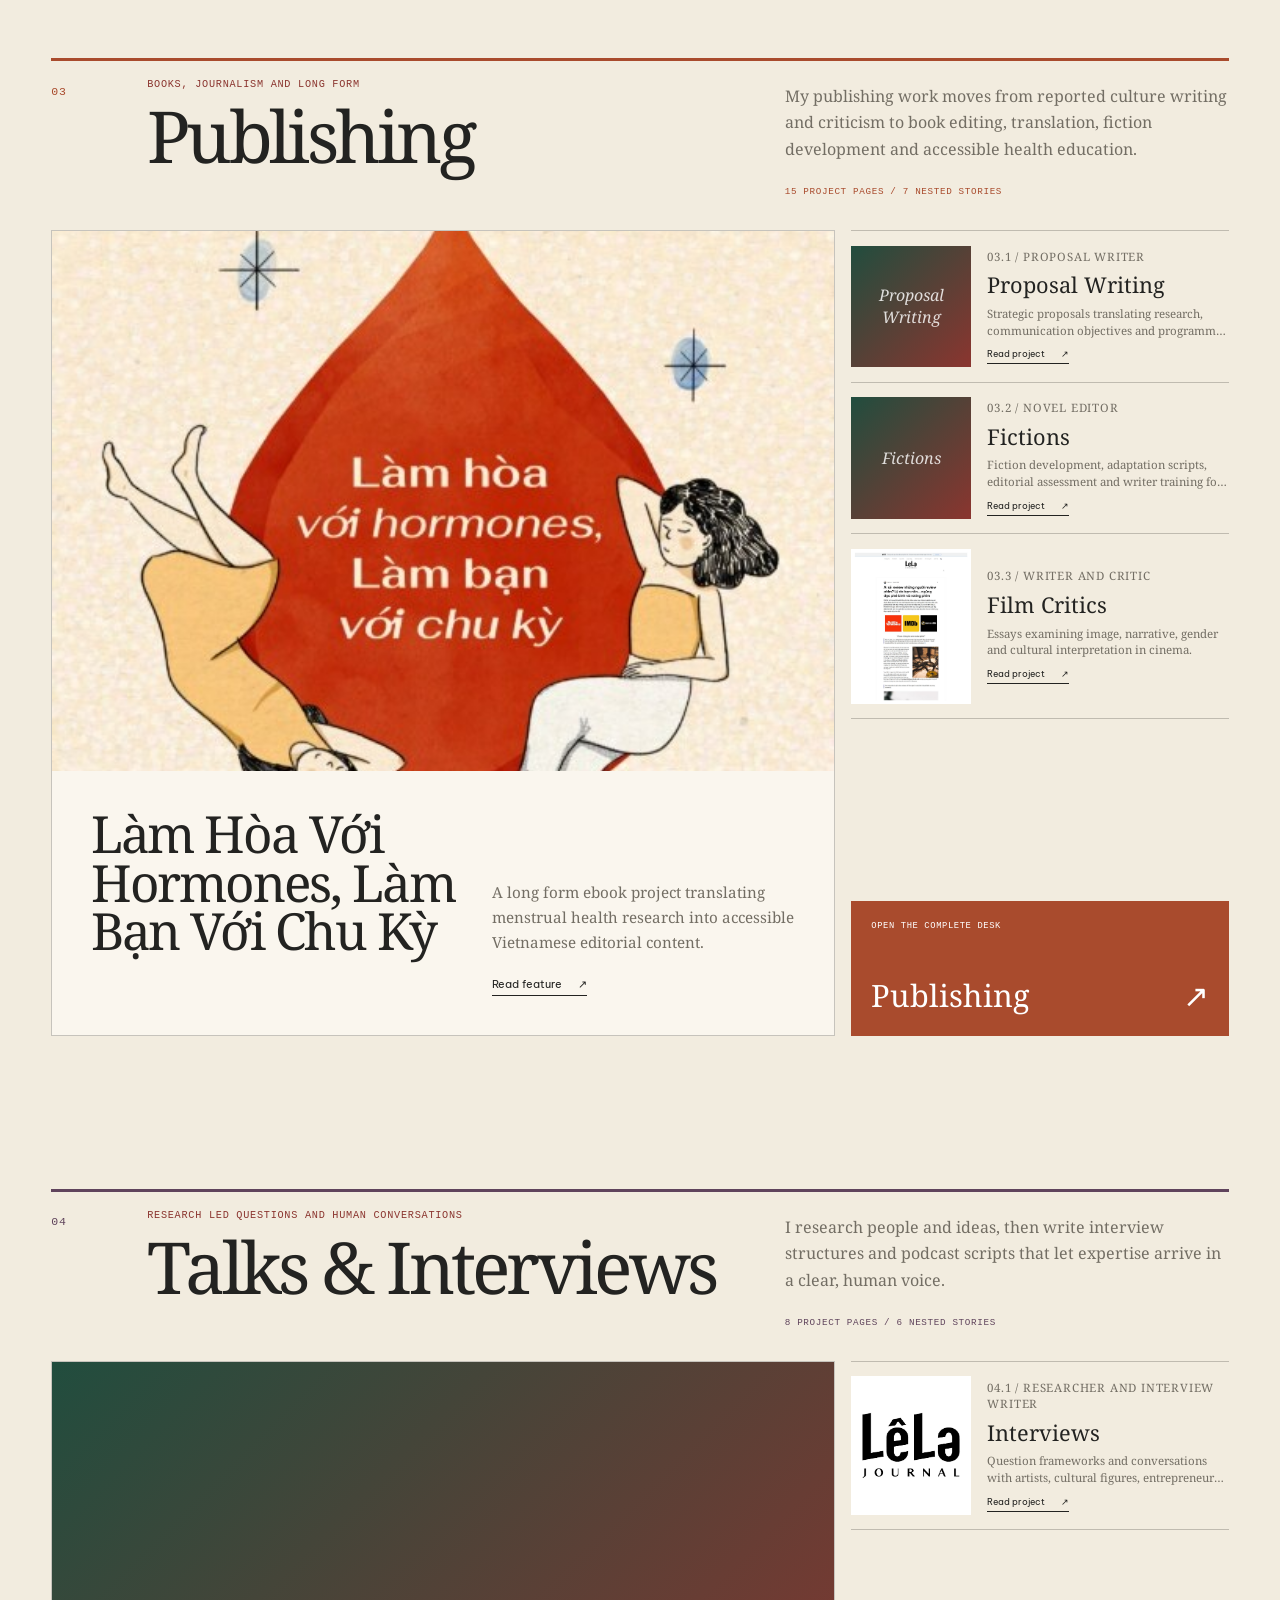
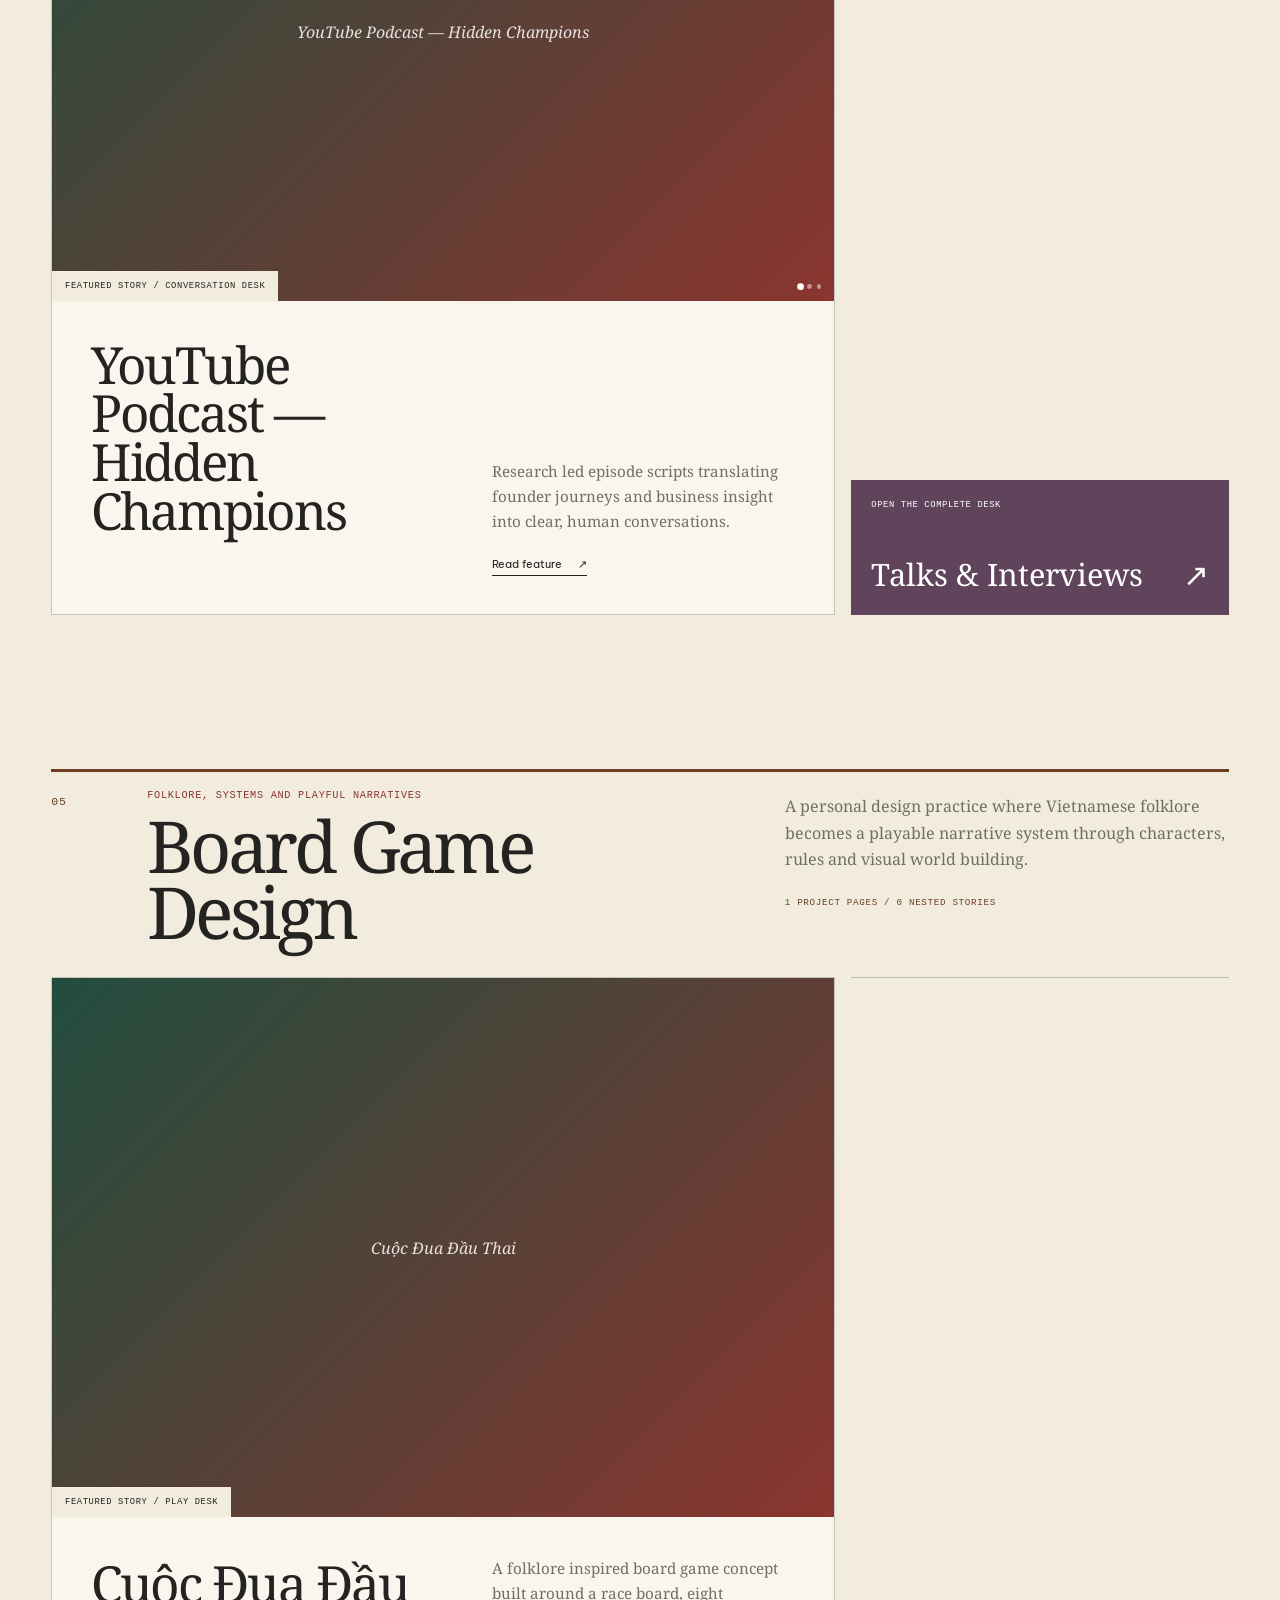
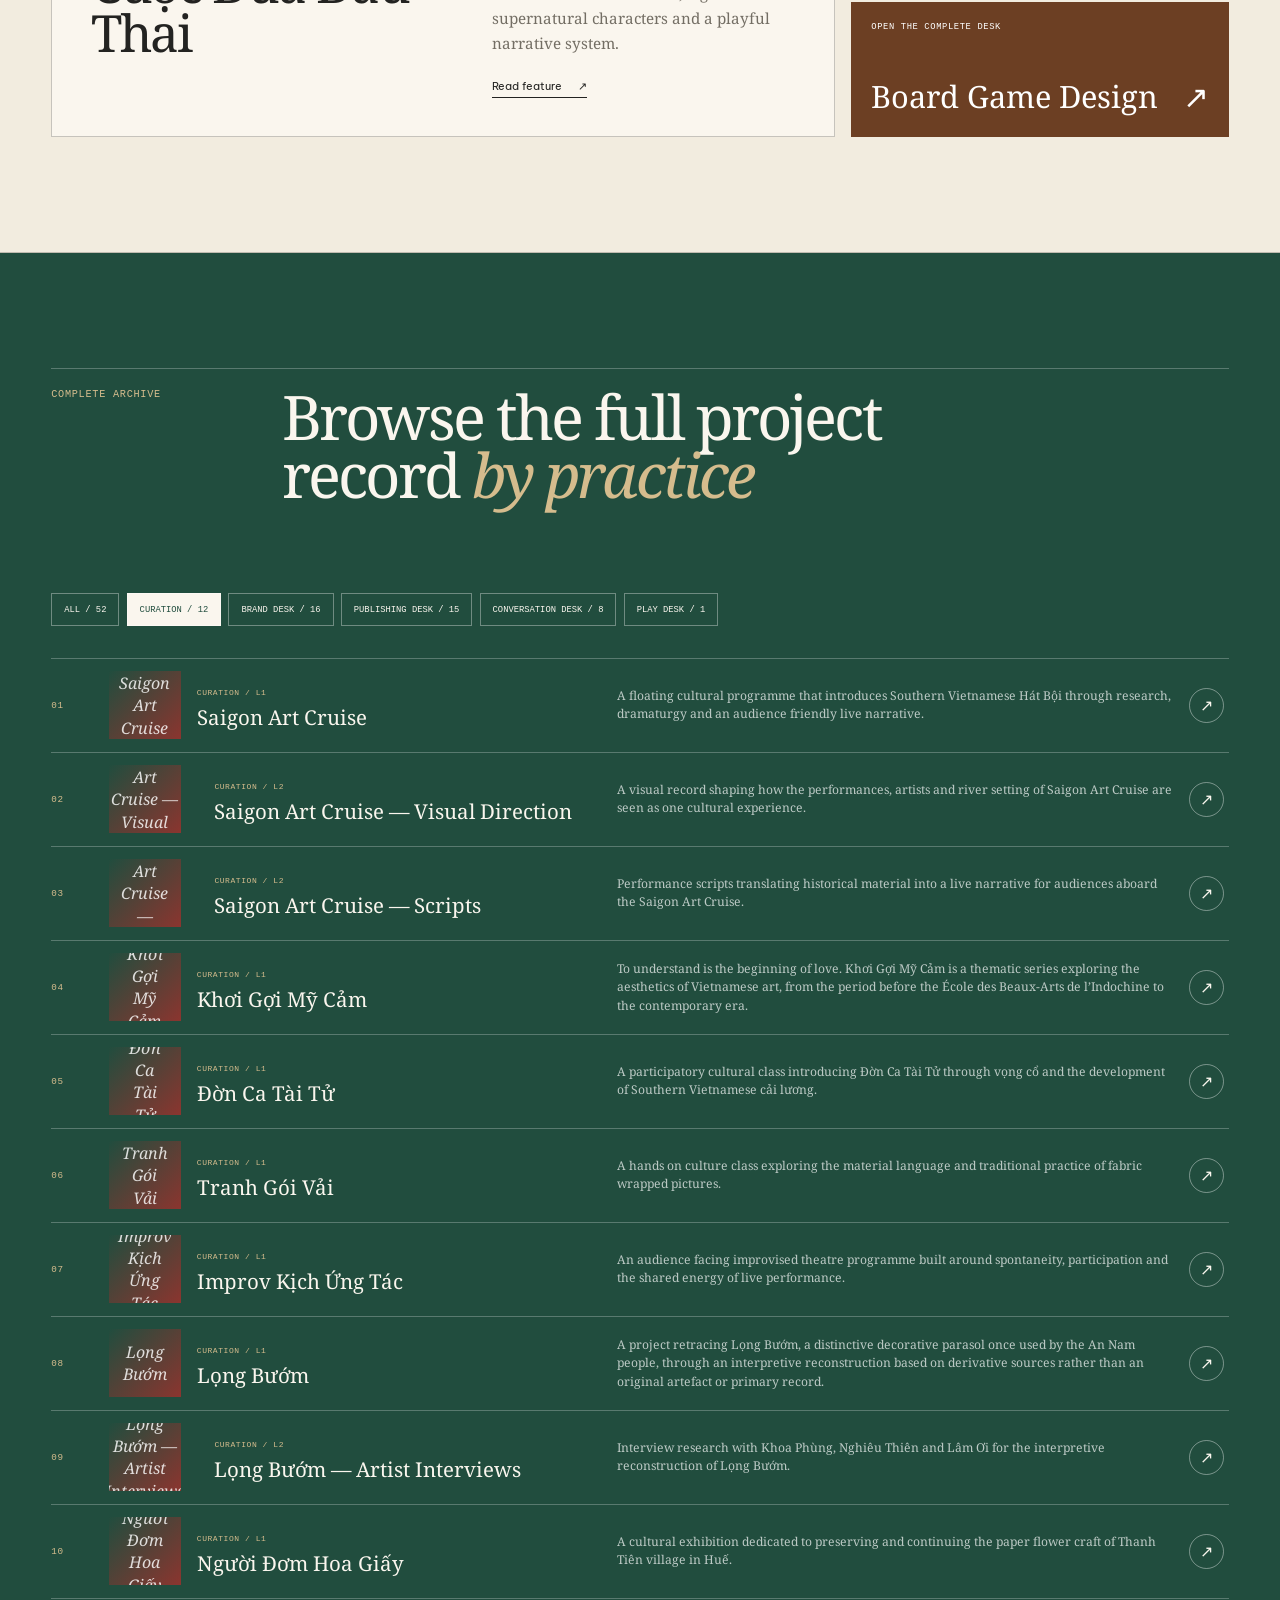
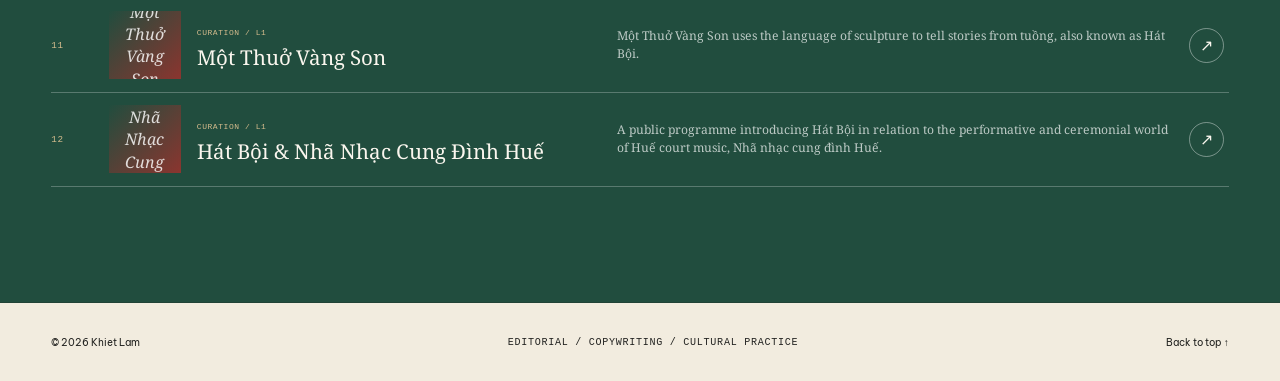
==== commit 3d98f90c: "Update index.html for soft slideshows and interactive cover" ====
--- a/index.html
+++ b/index.html
@@ -9,7 +9,7 @@
   <link rel="preconnect" href="https://fonts.googleapis.com">
   <link rel="preconnect" href="https://fonts.gstatic.com" crossorigin>
   <link href="https://fonts.googleapis.com/css2?family=Be+Vietnam+Pro:wght@400;500;600&family=Noto+Serif:ital,wght@0,400;0,500;1,400&display=swap&subset=vietnamese" rel="stylesheet">
-  <link rel="stylesheet" href="assets/editorial-v3.css?v=20260810a">
+  <link rel="stylesheet" href="assets/editorial-v3.css?v=20260811a">
 </head>
 <body class="home-page">
   <div class="site-loader" aria-hidden="true">
@@ -31,7 +31,25 @@
   </header>
 
   <main id="top">
-    <section class="home-hero">
+    <section class="cover-page" id="cover" aria-labelledby="cover-title">
+      <div class="cover-page__meta mono">
+        <span>Independent editorial practice</span>
+        <span>Ho Chi Minh City · 2026</span>
+      </div>
+      <div class="cover-page__title">
+        <p class="eyebrow mono">Research · Writing · Curation · Editing</p>
+        <h1 id="cover-title"><span data-site-name>Khiet Lam</span><em>Editorial portfolio</em></h1>
+      </div>
+      <div class="cover-features" id="cover-features" aria-label="Floating project features">
+        <p class="loading">Curating project images…</p>
+      </div>
+      <a class="cover-scroll mono" href="#intro">
+        <span>Scroll to view more</span><i aria-hidden="true"><b></b></i>
+      </a>
+      <span class="cover-page__folio mono" aria-hidden="true">Issue 01 / Selected work</span>
+    </section>
+
+    <section class="home-hero" id="intro">
       <div class="home-hero__grid">
         <div class="home-hero__copy reveal">
           <p class="eyebrow mono" data-home-kicker>Independent portfolio / Ho Chi Minh City</p>
@@ -42,15 +60,15 @@
             <a class="text-link" data-cv href="#" target="_blank" rel="noreferrer">View CV <span>↗</span></a>
           </div>
         </div>
-        <div class="hero-gallery" id="hero-gallery" aria-label="Random project highlights" aria-live="off">
+        <div class="hero-gallery" id="hero-gallery" aria-label="Curated project slideshows" aria-live="off">
           <div class="hero-gallery__stage" data-hero-stage>
             <div class="feature-loader" aria-hidden="true">
               <span></span><span></span><span></span>
               <p class="mono">Indexing project features</p>
             </div>
           </div>
-          <div class="hero-gallery__cycle mono" aria-hidden="true">
-            <span>Random selection</span><i></i><b>03s</b>
+          <div class="hero-gallery__note mono" aria-hidden="true">
+            <span>Curated feature slides</span><b>1–3 images</b>
           </div>
         </div>
       </div>
@@ -84,7 +102,7 @@
     <a href="#top">Back to top ↑</a>
   </footer>
 
-  <script src="assets/common-v3.js?v=20260810a"></script>
-  <script src="assets/home-v3.js?v=20260810a"></script>
+  <script src="assets/common-v3.js?v=20260811a"></script>
+  <script src="assets/home-v3.js?v=20260811a"></script>
 </body>
 </html>
--- a/assets/editorial-v3.css
+++ b/assets/editorial-v3.css
@@ -112,6 +112,107 @@
 .is-loaded .site-loader { opacity: 0; visibility: hidden; }
 @keyframes loader-progress { from { transform: scaleX(0); } to { transform: scaleX(1); } }
 
+.cover-page {
+  --cover-fade: 1;
+  background: var(--paper-soft);
+  border-bottom: 1px solid var(--line);
+  min-height: calc(100svh - 76px);
+  overflow: hidden;
+  padding: clamp(1.3rem, 3vw, 2.5rem) max(calc((100vw - 1500px) / 2), clamp(1rem, 4vw, 4.5rem));
+  position: relative;
+}
+.cover-page::before {
+  border: 1px solid rgba(139,53,47,.26);
+  border-radius: 50%;
+  content: "";
+  height: clamp(22rem, 42vw, 43rem);
+  left: -17rem;
+  pointer-events: none;
+  position: absolute;
+  top: 10%;
+  width: clamp(22rem, 42vw, 43rem);
+}
+.cover-page__meta {
+  display: flex;
+  font-size: .52rem;
+  justify-content: space-between;
+  position: relative;
+  z-index: 5;
+}
+.cover-page__meta span:first-child { color: var(--red); }
+.cover-page__title {
+  left: max(calc((100vw - 1500px) / 2), clamp(1rem, 4vw, 4.5rem));
+  opacity: var(--cover-fade);
+  position: absolute;
+  top: 22%;
+  width: min(58vw, 900px);
+  z-index: 2;
+}
+.cover-page__title h1 { letter-spacing: -.064em; margin: 1rem 0 0; }
+.cover-page__title h1 > span { display: block; font: 400 clamp(5.4rem, 12.5vw, 13rem)/.76 var(--serif); text-transform: uppercase; }
+.cover-page__title h1 > em { color: var(--red); display: block; font: italic 400 clamp(2.5rem, 5.4vw, 5.8rem)/.92 var(--serif); margin-left: clamp(1.5rem, 12vw, 11rem); margin-top: 1.2rem; }
+.cover-features { inset: 0; pointer-events: none; position: absolute; z-index: 3; }
+.cover-features > .loading { left: 65%; position: absolute; top: 48%; }
+.cover-card {
+  --cover-rotate: 0deg;
+  --cover-x: 0px;
+  --cover-y: 0px;
+  border: .45rem solid var(--paper-soft);
+  box-shadow: 0 1.5rem 4rem rgba(35,35,33,.13);
+  display: block;
+  opacity: 0;
+  overflow: hidden;
+  pointer-events: auto;
+  position: absolute;
+  transform: translate3d(var(--cover-x), var(--cover-y), 0) rotate(var(--cover-rotate));
+  transition: box-shadow .4s ease, opacity .8s ease, transform .15s linear;
+}
+.is-loaded .cover-card { opacity: 1; }
+.cover-card:hover, .cover-card:focus-visible { box-shadow: 0 2rem 5rem rgba(35,35,33,.24); z-index: 6; }
+.cover-card--1 { height: min(57vh, 570px); right: 7%; top: 12%; transition-delay: .08s; width: min(30vw, 440px); }
+.cover-card--2 { bottom: 9%; height: min(31vh, 300px); right: 2.2%; transition-delay: .2s; width: min(23vw, 340px); }
+.cover-card--3 { bottom: 7%; height: min(26vh, 255px); left: 43%; transition-delay: .32s; width: min(20vw, 300px); }
+.cover-card__drift { animation: cover-drift 8s ease-in-out infinite alternate; display: block; height: 100%; overflow: hidden; position: relative; width: 100%; }
+.cover-card--2 .cover-card__drift { animation-delay: -2.4s; animation-duration: 9.5s; }
+.cover-card--3 .cover-card__drift { animation-delay: -4.2s; animation-duration: 7.2s; }
+@keyframes cover-drift { from { transform: translateY(-4px) scale(1.01); } to { transform: translateY(5px) scale(1); } }
+.cover-card__caption {
+  background: linear-gradient(transparent, rgba(17,17,16,.82));
+  bottom: 0;
+  color: white;
+  display: grid;
+  gap: .45rem;
+  left: 0;
+  padding: 4rem 1rem 1rem;
+  position: absolute;
+  right: 0;
+  z-index: 3;
+}
+.cover-card__caption small { color: rgba(255,255,255,.75); font-size: .47rem; }
+.cover-card__caption strong { font: 400 clamp(1rem, 1.8vw, 1.7rem)/1.1 var(--serif); }
+.cover-scroll {
+  align-items: center;
+  bottom: 2.2rem;
+  display: flex;
+  font-size: .52rem;
+  gap: 1rem;
+  left: max(calc((100vw - 1500px) / 2), clamp(1rem, 4vw, 4.5rem));
+  position: absolute;
+  z-index: 8;
+}
+.cover-scroll i { border: 1px solid var(--line); border-radius: 2rem; display: block; height: 3.8rem; overflow: hidden; position: relative; width: 1.45rem; }
+.cover-scroll b { animation: cover-scroll-dot 1.9s var(--ease) infinite; background: var(--red); border-radius: 50%; height: .28rem; left: 50%; position: absolute; top: .55rem; transform: translateX(-50%); width: .28rem; }
+@keyframes cover-scroll-dot { 0% { opacity: 0; transform: translate(-50%, 0); } 25% { opacity: 1; } 80%, 100% { opacity: 0; transform: translate(-50%, 2rem); } }
+.cover-page__folio { bottom: 2rem; font-size: .49rem; position: absolute; right: max(calc((100vw - 1500px) / 2), clamp(1rem, 4vw, 4.5rem)); z-index: 8; }
+
+.media-slideshow { background: linear-gradient(135deg, var(--green), var(--red)); display: block; inset: 0; overflow: hidden; position: absolute; }
+.media-slide { height: 100%; inset: 0; object-fit: cover; opacity: 0; position: absolute; transform: scale(1.025); transition: opacity 1.25s ease, transform 6.5s ease; width: 100%; }
+.media-slide.is-active { opacity: 1; transform: scale(1); z-index: 1; }
+.media-slideshow.is-empty::after { align-items: center; color: rgba(255,255,255,.85); content: attr(data-fallback-label); display: flex; font: italic 1rem/1.4 var(--serif); inset: 0; justify-content: center; padding: 1rem; position: absolute; text-align: center; }
+.media-slideshow__dots { bottom: .8rem; display: flex; gap: .28rem; position: absolute; right: .8rem; z-index: 4; }
+.media-slideshow__dots i { background: rgba(255,255,255,.48); border-radius: 50%; height: .3rem; transition: background .35s ease, transform .35s ease; width: .3rem; }
+.media-slideshow__dots i.is-active { background: white; transform: scale(1.35); }
+
 .home-hero {
   border-bottom: 1px solid var(--line);
   display: grid;
@@ -200,8 +301,7 @@
 .hero-work--1 { grid-row: 1 / span 2; opacity: 0; transition-delay: .06s; }
 .hero-work--2 { opacity: 0; transition-delay: .14s; }
 .hero-work--3 { opacity: 0; transition-delay: .22s; }
-.hero-work > img { height: 100%; object-fit: cover; object-position: center; transition: filter .45s ease, transform .9s var(--ease); }
-.hero-work:hover > img, .hero-work:focus-visible > img { filter: saturate(1.08); transform: scale(1.035); }
+.hero-work:hover .media-slide.is-active, .hero-work:focus-visible .media-slide.is-active { filter: saturate(1.05); transform: scale(1.035); }
 .hero-work__number {
   background: var(--paper);
   font-size: .51rem;
@@ -227,37 +327,19 @@
 .hero-work__caption strong { font: 400 clamp(1rem, 1.6vw, 1.55rem)/1.15 var(--serif); }
 .hero-work__caption i { font-style: normal; }
 .hero-work--empty { align-items: center; display: flex; grid-column: 1 / -1; grid-row: 1 / -1; justify-content: center; }
-.hero-gallery::after, .edition__features::after {
-  background: rgba(250, 246, 238, .92);
-  content: "";
-  inset: 0;
-  opacity: 0;
-  pointer-events: none;
-  position: absolute;
-  z-index: 3;
-}
-.hero-gallery.is-switching::after, .edition__features.is-switching::after { animation: feature-lamp .58s steps(2, end); }
-.hero-gallery.is-switching .hero-work, .edition__features.is-switching > * { animation: feature-blink .58s steps(2, end); }
-@keyframes feature-lamp { 0%, 100% { opacity: 0; } 22% { opacity: .82; } 48% { opacity: .08; } 66% { opacity: .42; } }
-@keyframes feature-blink { 0%, 100% { filter: none; opacity: 1; } 24% { filter: saturate(.35); opacity: .24; } 48% { opacity: .92; } 68% { opacity: .5; } }
-.hero-gallery__cycle {
+.hero-gallery__note {
   align-items: center;
   background: rgba(242, 236, 223, .94);
-  display: grid;
+  display: flex;
   font-size: .48rem;
   gap: .65rem;
-  grid-template-columns: auto minmax(42px, 5vw) auto;
   padding: .55rem .65rem;
   position: absolute;
   right: .65rem;
   top: .65rem;
   z-index: 5;
 }
-.hero-gallery__cycle i { background: rgba(35,35,33,.2); height: 1px; overflow: hidden; position: relative; }
-.hero-gallery__cycle i::after { background: var(--red); content: ""; inset: 0; position: absolute; transform: scaleX(0); transform-origin: left; }
-.hero-gallery.is-cycling .hero-gallery__cycle i::after { animation: feature-cycle 3s linear both; }
-.hero-gallery__cycle b { color: var(--red); font-weight: 400; }
-@keyframes feature-cycle { from { transform: scaleX(0); } to { transform: scaleX(1); } }
+.hero-gallery__note b { color: var(--red); font-weight: 400; }
 
 .home-hero__footer {
   align-items: center;
@@ -354,11 +436,10 @@
 .edition__intro p { color: var(--muted); font: 1rem/1.65 var(--serif); margin: .35rem 0 1rem; }
 .edition__intro span { color: var(--edition-accent); font-size: .58rem; }
 .edition__grid { display: grid; gap: 1rem; grid-template-columns: minmax(0, 1.35fr) minmax(360px, .65fr); }
-.edition__features { isolation: isolate; min-height: 720px; position: relative; }
+.edition__features { min-height: 720px; position: relative; }
 .lead-story { background: var(--paper-soft); border: 1px solid var(--line); }
 .lead-story__media { aspect-ratio: 1.45 / 1; background: var(--edition-accent); display: block; overflow: hidden; position: relative; }
-.lead-story__media img { height: 100%; object-fit: cover; transition: transform .8s var(--ease); }
-.lead-story:hover .lead-story__media img { transform: scale(1.025); }
+.lead-story:hover .media-slide.is-active { transform: scale(1.025); }
 .lead-story__label { background: var(--paper); bottom: 0; font-size: .55rem; left: 0; padding: .65rem .8rem; position: absolute; }
 .lead-story__copy { align-items: end; display: grid; gap: 1.4rem; grid-template-columns: 1fr .8fr; padding: clamp(1.4rem, 3vw, 2.6rem); }
 .lead-story__copy h3 { font: 400 clamp(2rem, 4vw, 4.4rem)/.95 var(--serif); letter-spacing: -.04em; margin: 0; }
@@ -764,6 +845,10 @@
 .reveal.is-visible { opacity: 1; transform: translateY(0); }
 
 @media (max-width: 1120px) {
+  .cover-page__title { width: 64vw; }
+  .cover-card--1 { right: 4%; width: 34vw; }
+  .cover-card--2 { width: 27vw; }
+  .cover-card--3 { left: 39%; width: 23vw; }
   .home-hero::after { display: none; }
   .home-hero__grid { gap: 2.2rem; grid-template-columns: minmax(0, .78fr) minmax(460px, 1.22fr); }
   .home-hero h1 { font-size: clamp(3.5rem, 6.4vw, 6rem); }
@@ -798,6 +883,11 @@
 }
 
 @media (max-width: 920px) {
+  .cover-page__title { top: 17%; width: 78vw; }
+  .cover-page__title h1 > span { font-size: clamp(5rem, 15vw, 9rem); }
+  .cover-card--1 { height: 48vh; top: 31%; width: 43vw; }
+  .cover-card--2 { bottom: 8%; width: 34vw; }
+  .cover-card--3 { bottom: 7%; left: 35%; width: 27vw; }
   .home-hero__grid { grid-template-columns: 1fr; padding-block: 2.2rem; }
   .home-hero__copy { max-width: 760px; }
   .home-hero h1 { max-width: 11ch; }
@@ -811,6 +901,20 @@
   .site-nav--about a:nth-child(3) { display: none; }
   .site-loader { padding: 1rem; }
   .site-loader__masthead { align-items: flex-start; flex-direction: column; gap: 1rem; }
+  .cover-page { min-height: 860px; padding: 1rem; }
+  .cover-page__meta span:last-child, .cover-page__folio { display: none; }
+  .cover-page__title { left: 1rem; top: 9%; width: calc(100% - 2rem); }
+  .cover-page__title h1 > span { font-size: clamp(4.7rem, 20vw, 7.7rem); line-height: .8; }
+  .cover-page__title h1 > em { font-size: clamp(2rem, 9vw, 3.4rem); margin-left: 1.2rem; margin-top: .8rem; }
+  .cover-card { border-width: .3rem; }
+  .cover-card--1 { height: 345px; left: 1rem; right: auto; top: 39%; width: 64%; }
+  .cover-card--2 { bottom: auto; height: 215px; right: 1rem; top: 47%; width: 40%; }
+  .cover-card--3 { bottom: 8%; height: 150px; left: auto; right: 1rem; width: 45%; }
+  .cover-card__caption { padding: 3rem .65rem .65rem; }
+  .cover-card__caption small { display: none; }
+  .cover-card__caption strong { font-size: .9rem; }
+  .cover-scroll { bottom: 1.1rem; left: 1rem; }
+  .cover-scroll i { height: 3rem; }
   .home-hero { min-height: 0; padding-inline: 1rem; }
   .home-hero__grid { gap: 2.5rem; min-height: 0; padding: 2rem 0 2.5rem; }
   .home-hero h1 { font-size: clamp(3.3rem, 15vw, 5.8rem); max-width: 9.6ch; }
@@ -887,11 +991,15 @@
 }
 
 @media (max-width: 500px) {
+  .cover-page { min-height: 820px; }
+  .cover-card--1 { height: 320px; top: 40%; width: 68%; }
+  .cover-card--2 { height: 190px; top: 49%; width: 42%; }
+  .cover-card--3 { bottom: 8%; height: 135px; width: 47%; }
   .hero-gallery { height: 430px; }
   .hero-gallery__stage, .feature-loader { gap: .45rem; grid-template-columns: 1.15fr .85fr; }
   .hero-work__caption strong { font-size: .82rem; }
   .hero-work__number { font-size: .45rem; left: .4rem; padding: .35rem; top: .4rem; }
-  .hero-gallery__cycle { font-size: .42rem; gap: .4rem; right: .4rem; top: .4rem; }
+  .hero-gallery__note { font-size: .42rem; gap: .4rem; right: .4rem; top: .4rem; }
   .home-hero__footer { align-items: flex-start; flex-direction: column; padding-block: 1rem; }
   .scroll-cue { margin-left: 0; }
   .story-card--compact { grid-template-columns: 88px 1fr; }
@@ -916,4 +1024,5 @@
   *, *::before, *::after { animation: none !important; scroll-behavior: auto !important; transition: none !important; }
   .reveal { opacity: 1; transform: none; }
   .group-hero__image img { transform: none; }
-}
+  .cover-card { opacity: 1; transform: none; }
+}
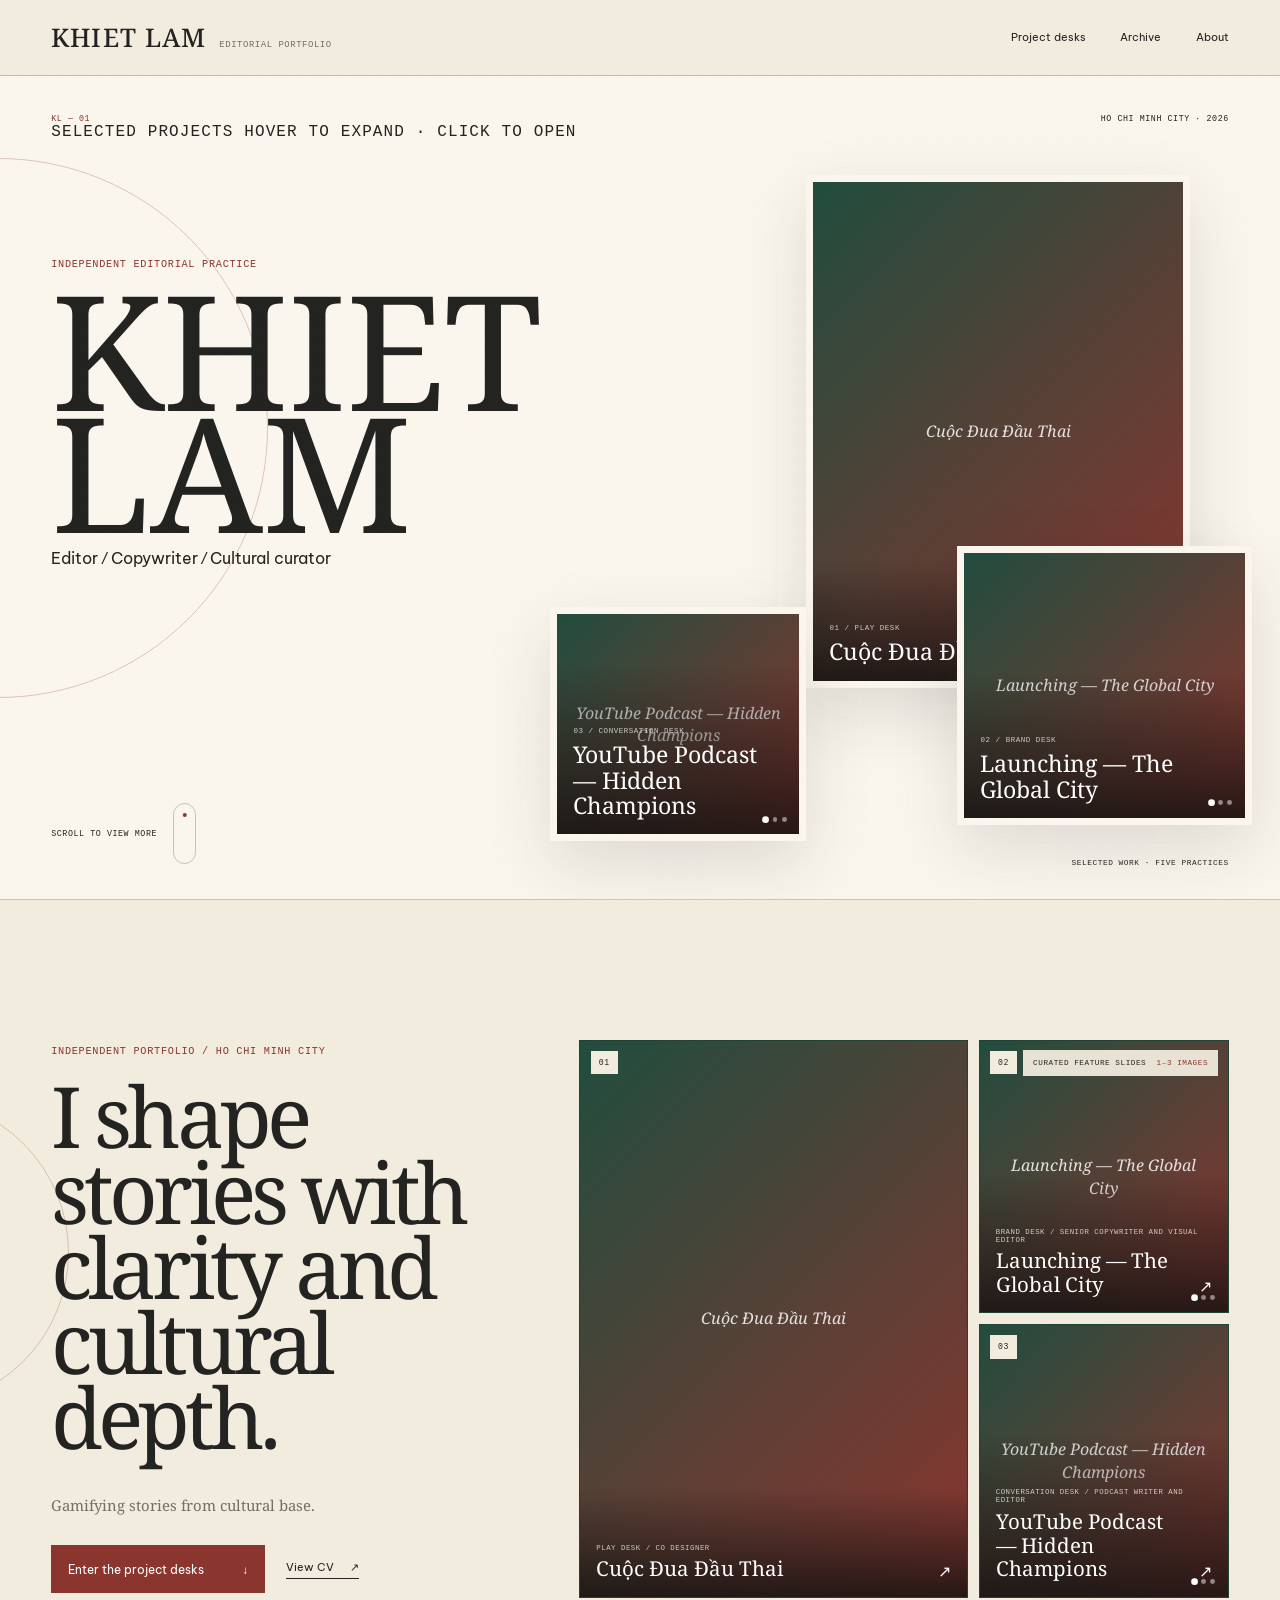
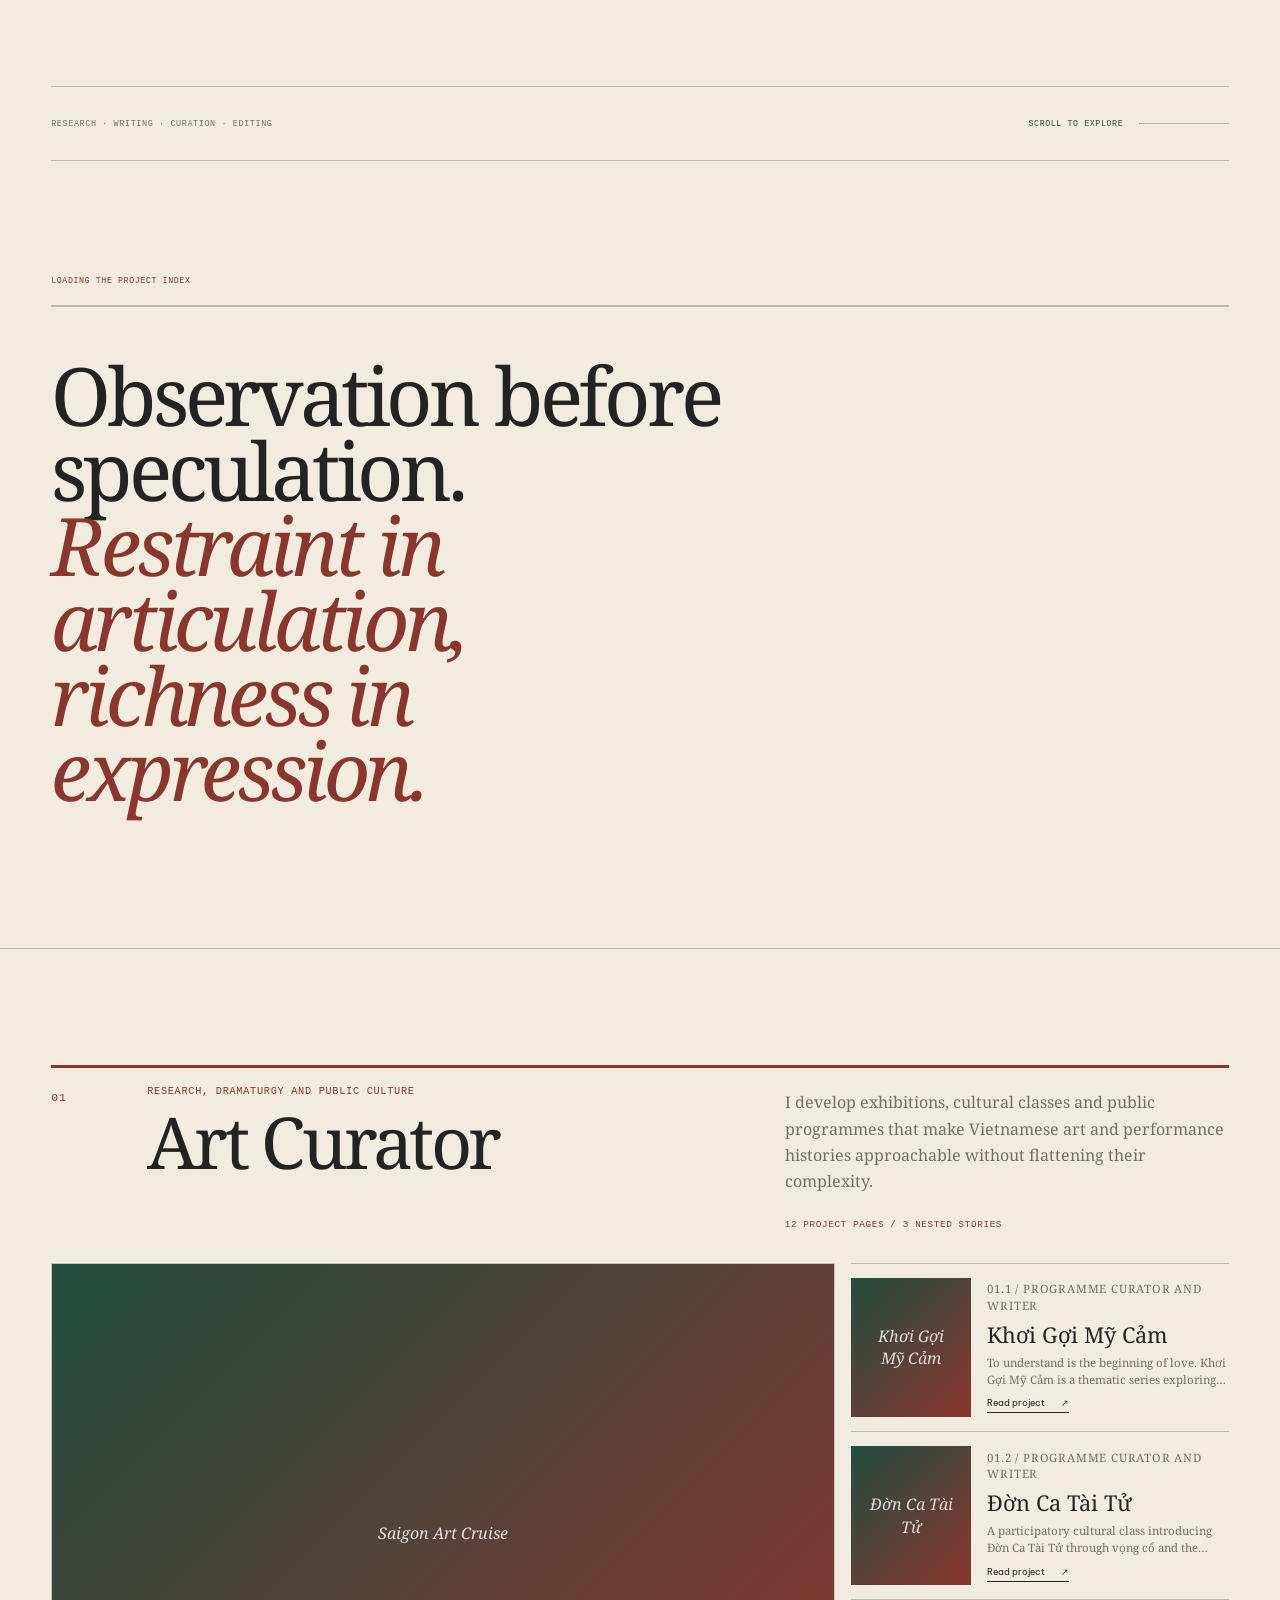
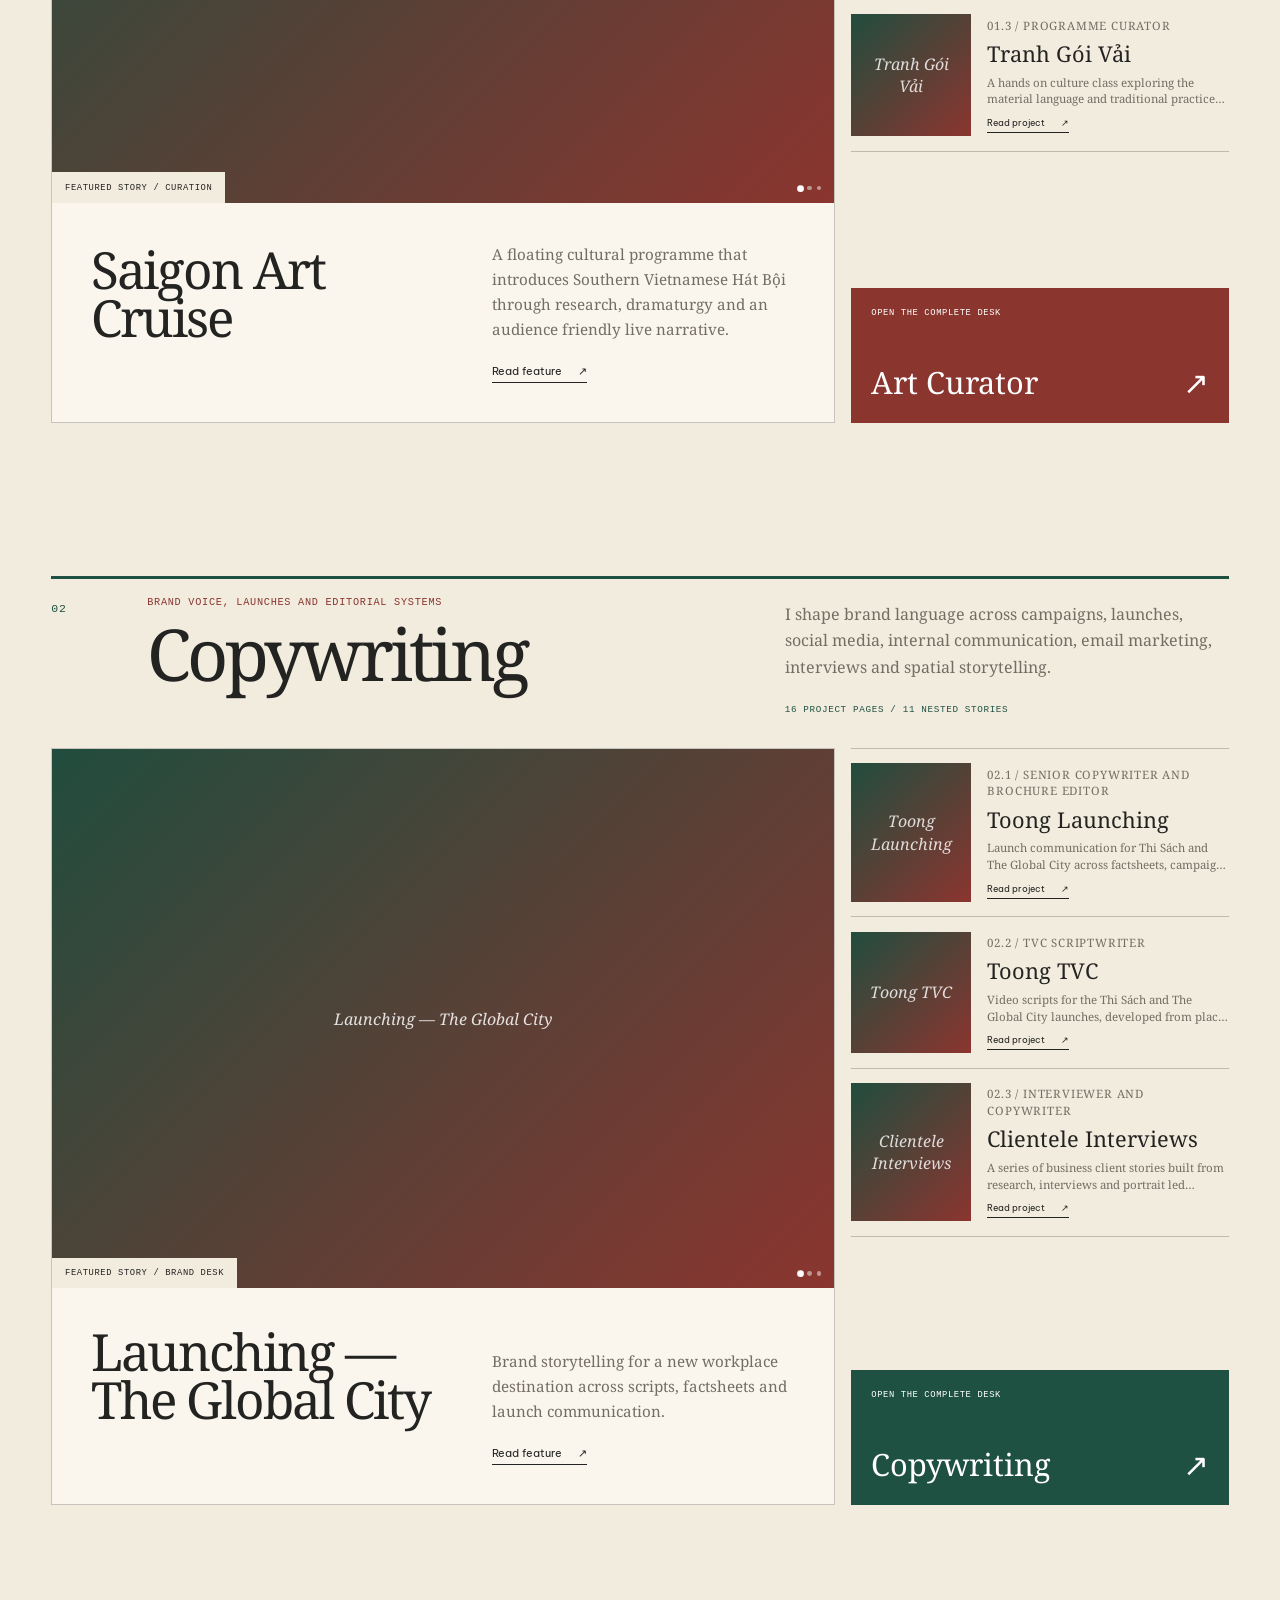
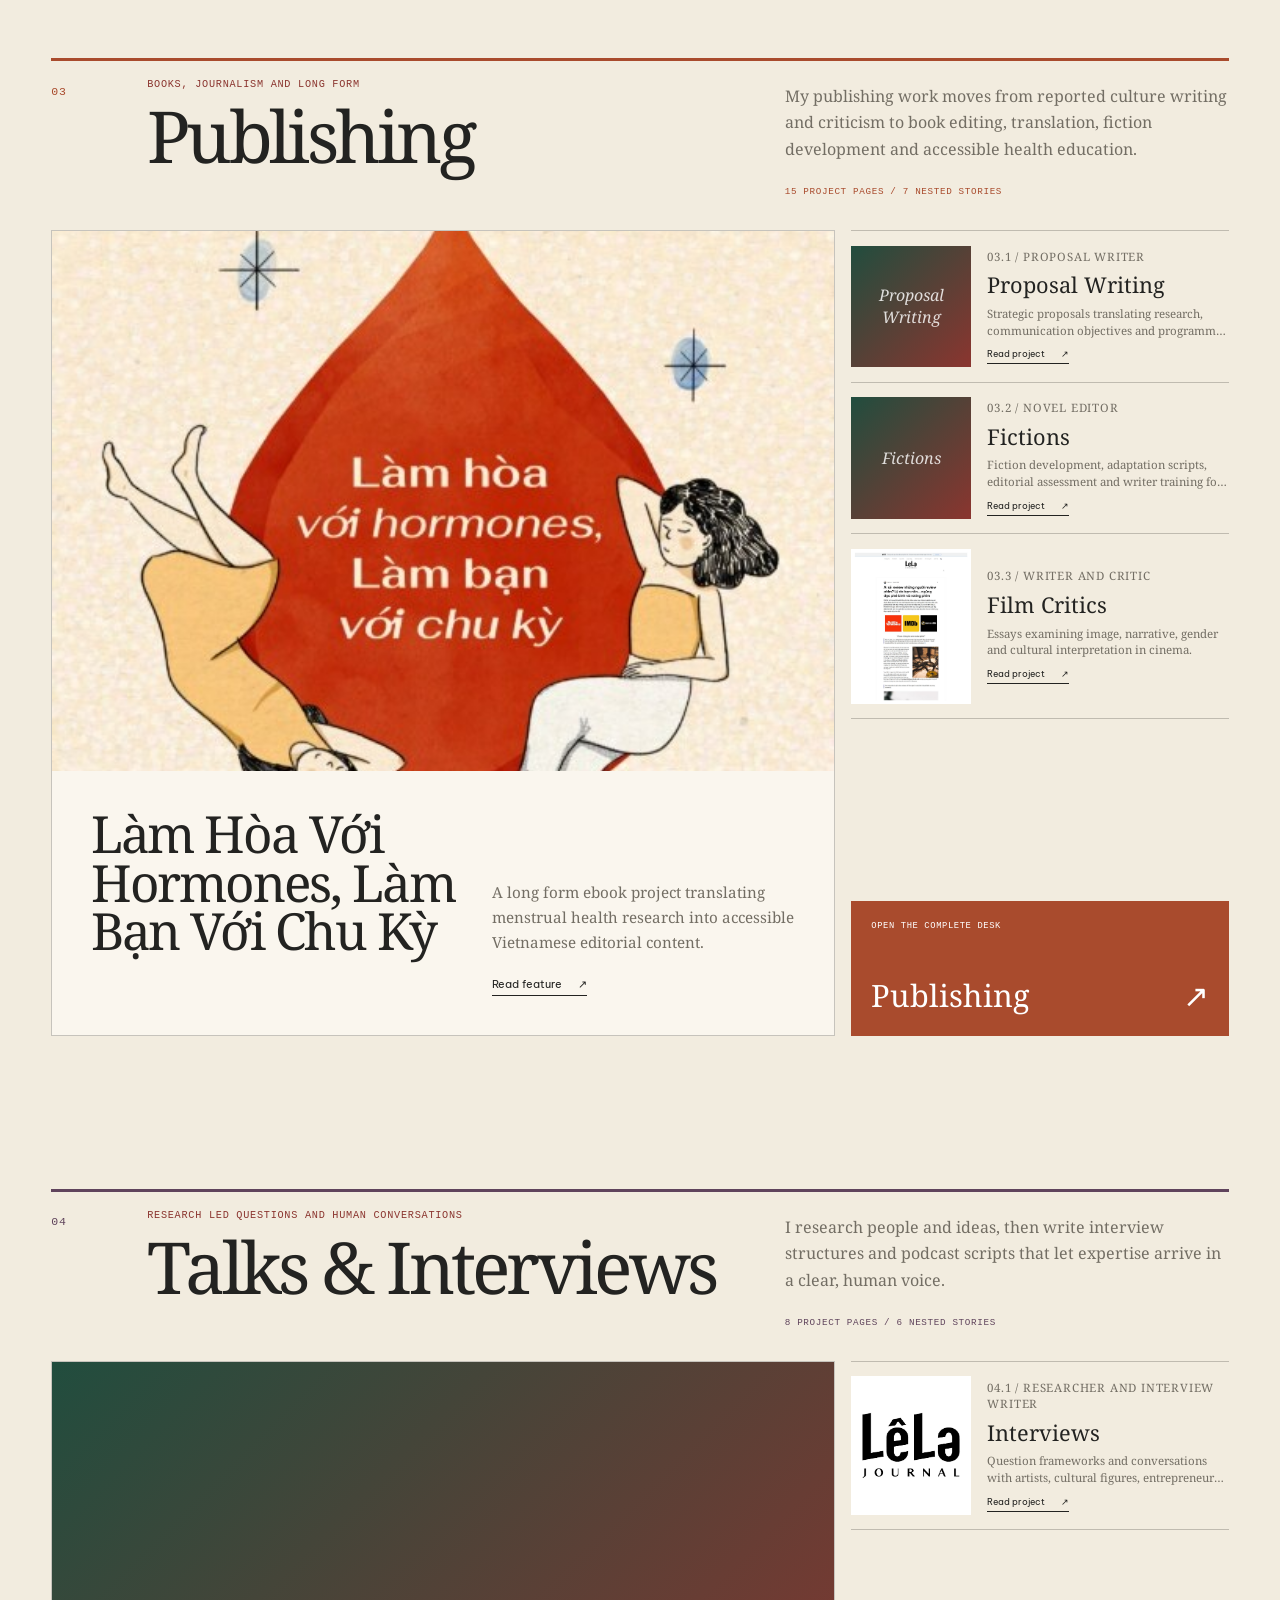
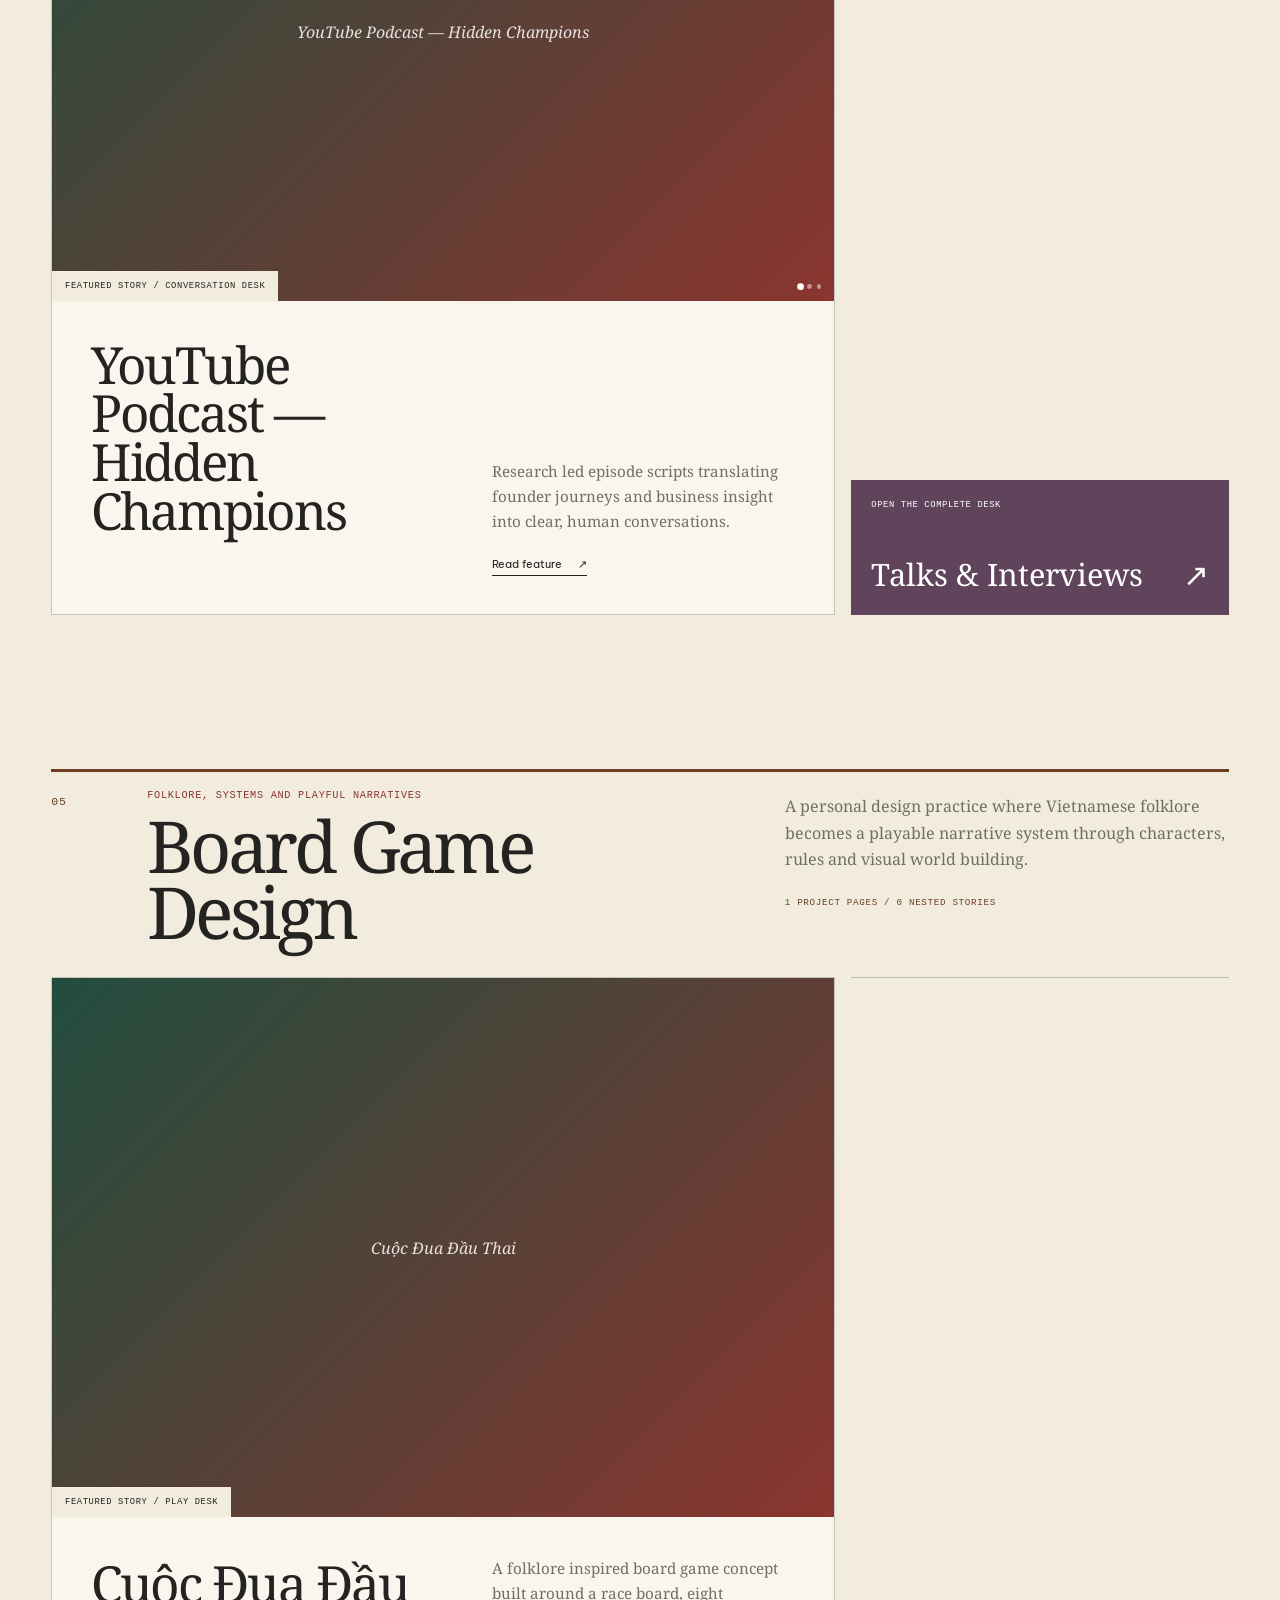
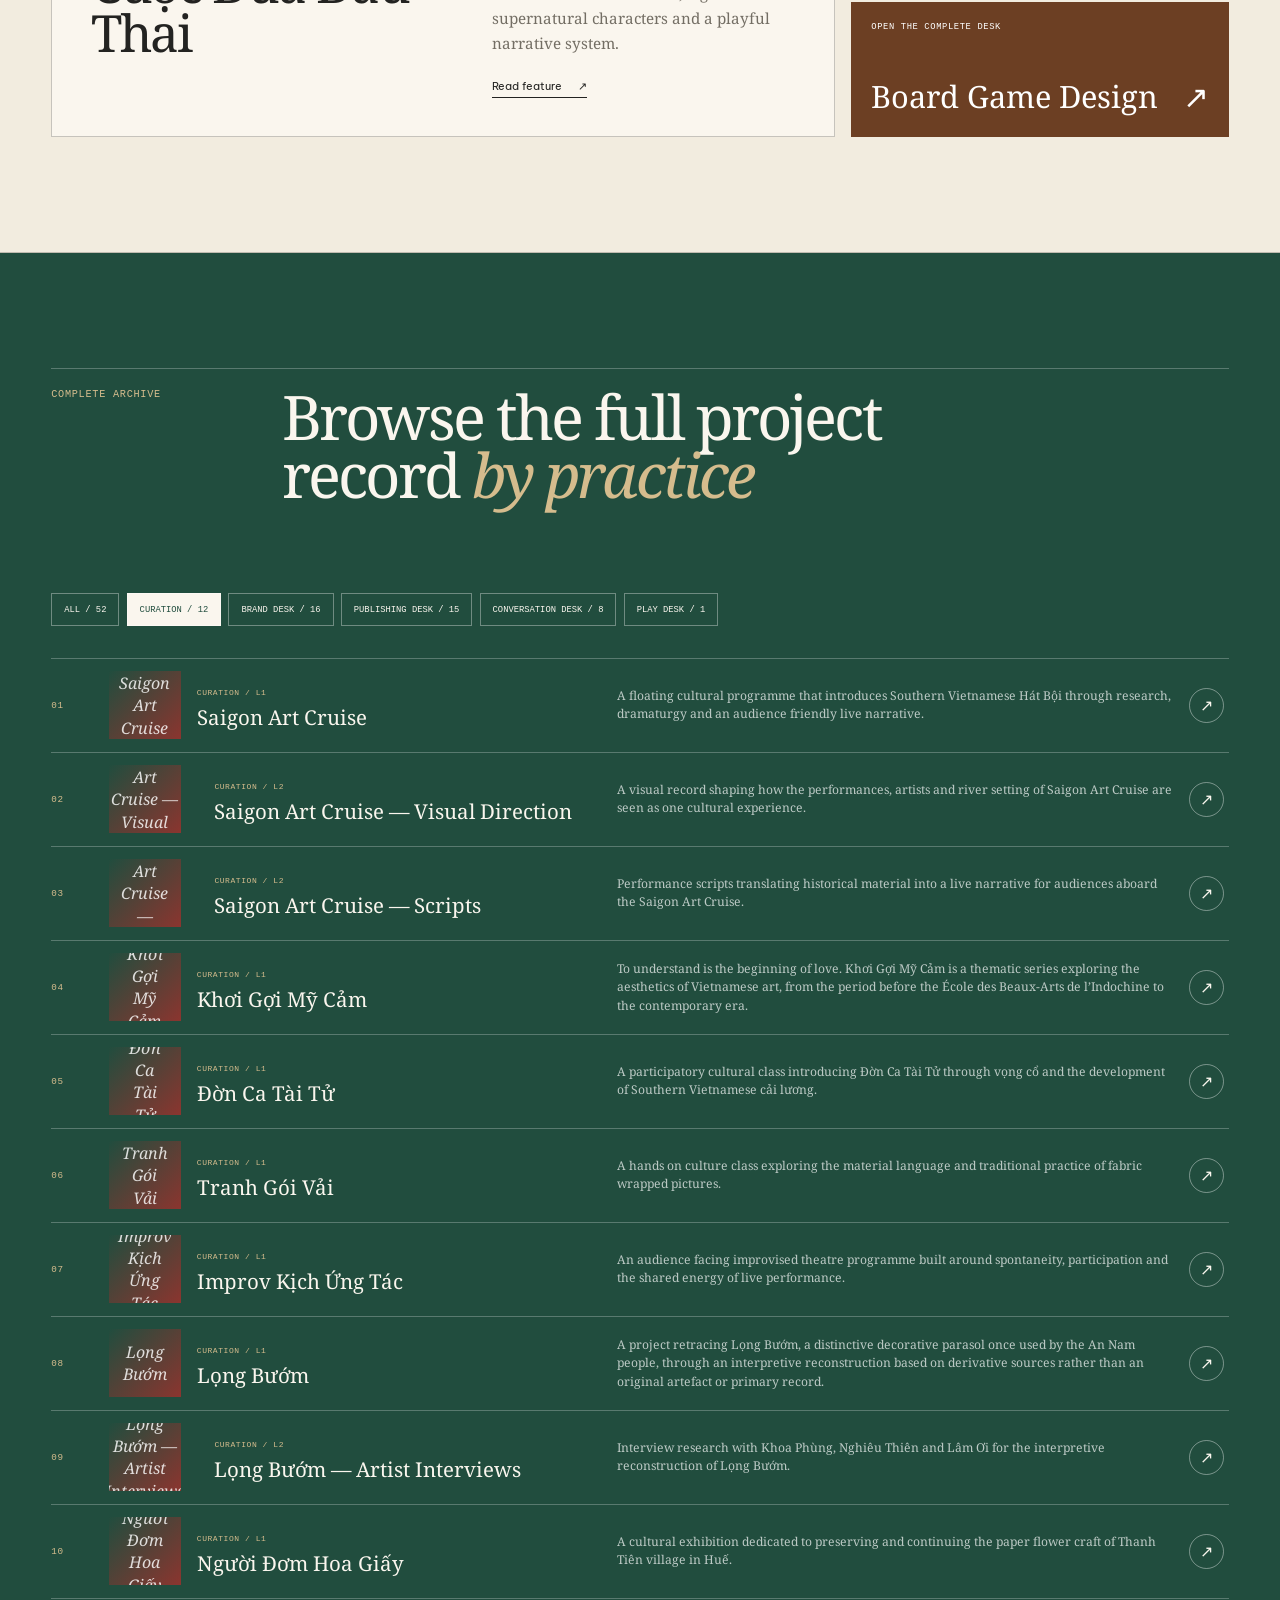
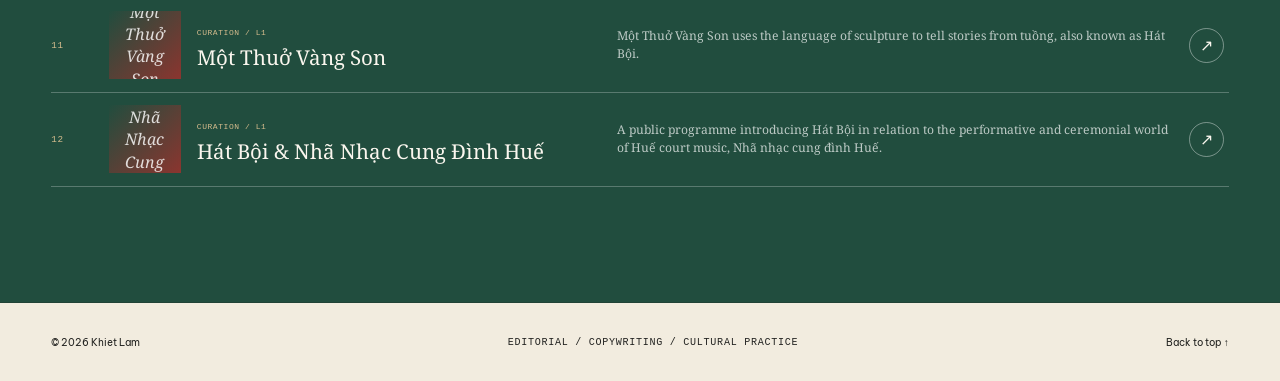
==== commit 07d82271: "Redesign modern cover layout in index.html" ====
--- a/index.html
+++ b/index.html
@@ -9,7 +9,7 @@
   <link rel="preconnect" href="https://fonts.googleapis.com">
   <link rel="preconnect" href="https://fonts.gstatic.com" crossorigin>
   <link href="https://fonts.googleapis.com/css2?family=Be+Vietnam+Pro:wght@400;500;600&family=Noto+Serif:ital,wght@0,400;0,500;1,400&display=swap&subset=vietnamese" rel="stylesheet">
-  <link rel="stylesheet" href="assets/editorial-v3.css?v=20260811a">
+  <link rel="stylesheet" href="assets/editorial-v3.css?v=20260811b">
 </head>
 <body class="home-page">
   <div class="site-loader" aria-hidden="true">
@@ -32,21 +32,30 @@
 
   <main id="top">
     <section class="cover-page" id="cover" aria-labelledby="cover-title">
-      <div class="cover-page__meta mono">
-        <span>Independent editorial practice</span>
-        <span>Ho Chi Minh City · 2026</span>
+      <aside class="cover-index">
+        <div class="cover-page__meta mono">
+          <span>KL — 01</span>
+          <span>Ho Chi Minh City · 2026</span>
+        </div>
+        <div class="cover-page__title">
+          <p class="eyebrow mono">Independent editorial practice</p>
+          <h1 id="cover-title"><span>Khiet</span><span>Lam</span></h1>
+          <p class="cover-page__roles">Editor <i>/</i> Copywriter <i>/</i> Cultural curator</p>
+        </div>
+        <a class="cover-scroll mono" href="#intro">
+          <span>Scroll to view more</span><i aria-hidden="true"><b></b></i>
+        </a>
+        <span class="cover-page__folio mono" aria-hidden="true">Selected work · Five practices</span>
+      </aside>
+      <div class="cover-gallery">
+        <header class="cover-gallery__header mono">
+          <span>Selected projects</span>
+          <span>Hover to expand · Click to open</span>
+        </header>
+        <div class="cover-features" id="cover-features" aria-label="Interactive project covers">
+          <p class="loading">Curating project images…</p>
+        </div>
       </div>
-      <div class="cover-page__title">
-        <p class="eyebrow mono">Research · Writing · Curation · Editing</p>
-        <h1 id="cover-title"><span data-site-name>Khiet Lam</span><em>Editorial portfolio</em></h1>
-      </div>
-      <div class="cover-features" id="cover-features" aria-label="Floating project features">
-        <p class="loading">Curating project images…</p>
-      </div>
-      <a class="cover-scroll mono" href="#intro">
-        <span>Scroll to view more</span><i aria-hidden="true"><b></b></i>
-      </a>
-      <span class="cover-page__folio mono" aria-hidden="true">Issue 01 / Selected work</span>
     </section>
 
     <section class="home-hero" id="intro">
@@ -102,7 +111,7 @@
     <a href="#top">Back to top ↑</a>
   </footer>
 
-  <script src="assets/common-v3.js?v=20260811a"></script>
-  <script src="assets/home-v3.js?v=20260811a"></script>
+  <script src="assets/common-v3.js?v=20260811b"></script>
+  <script src="assets/home-v3.js?v=20260811b"></script>
 </body>
 </html>
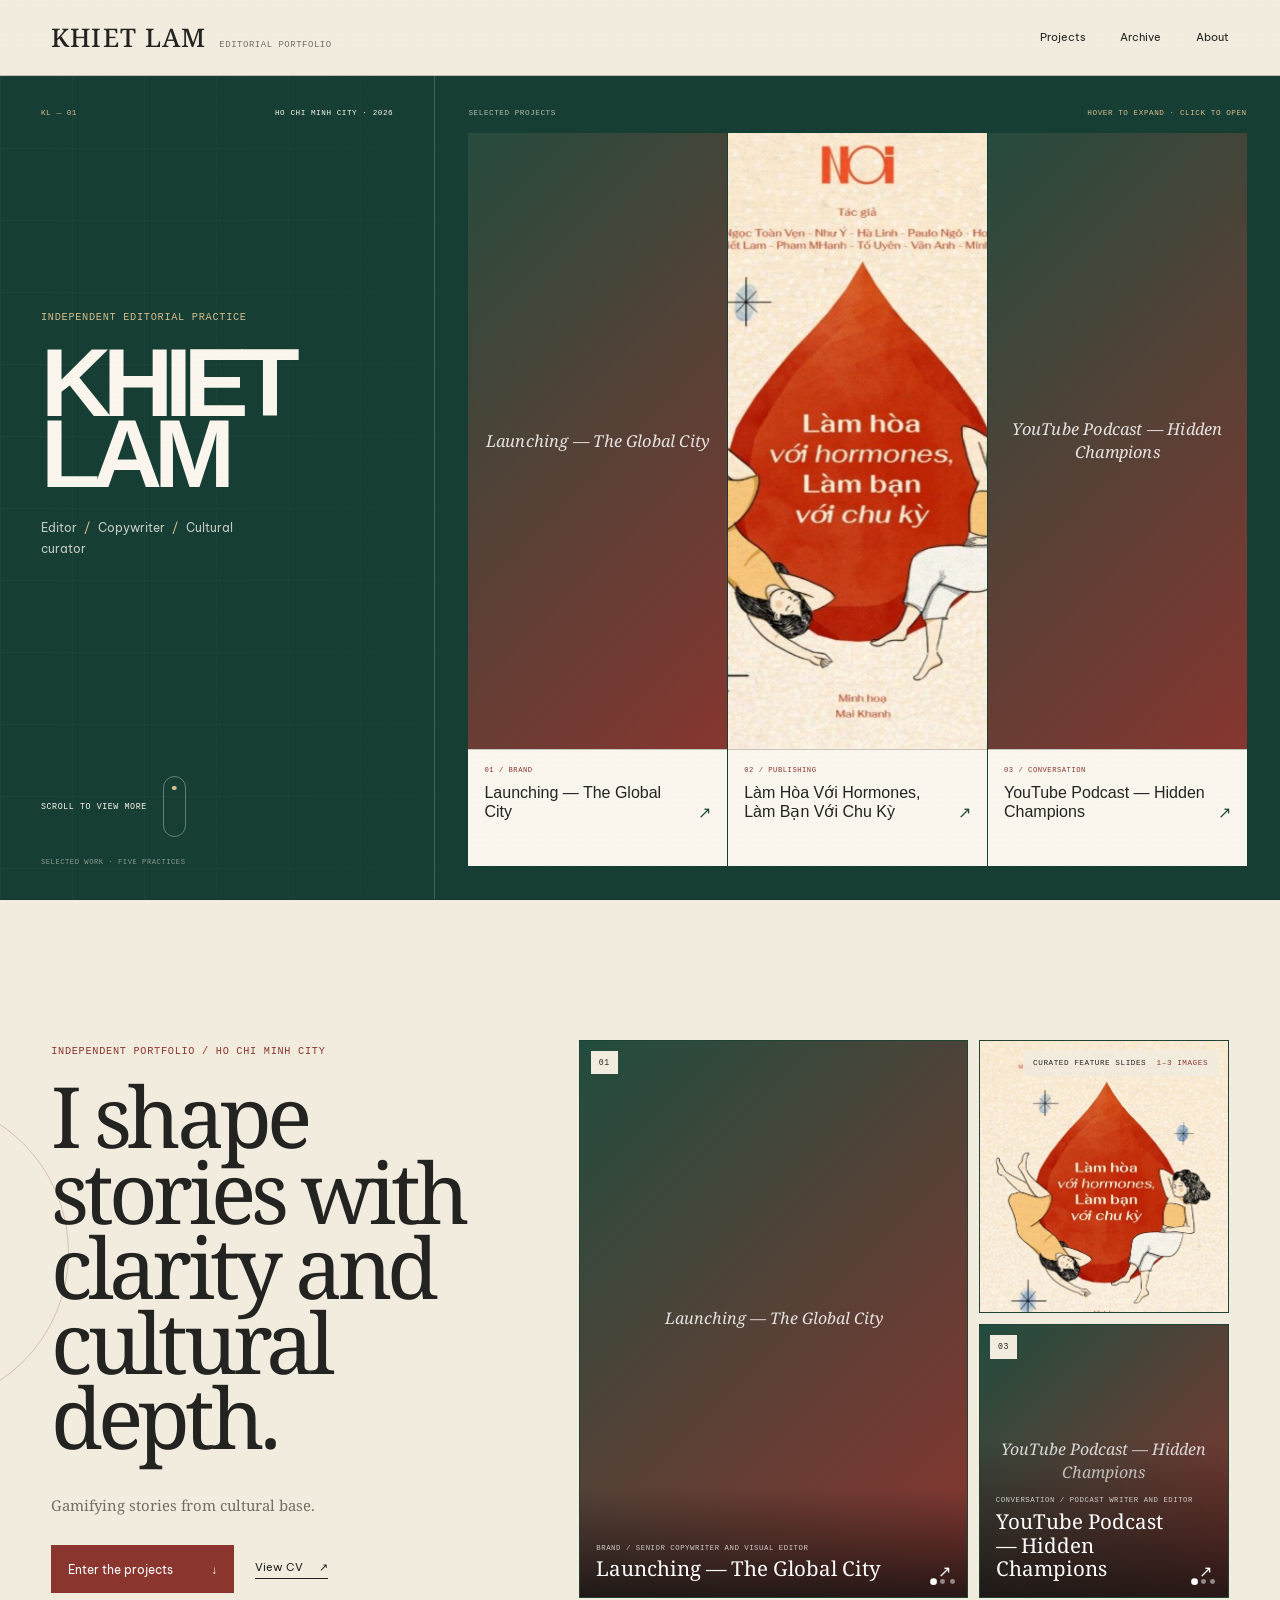
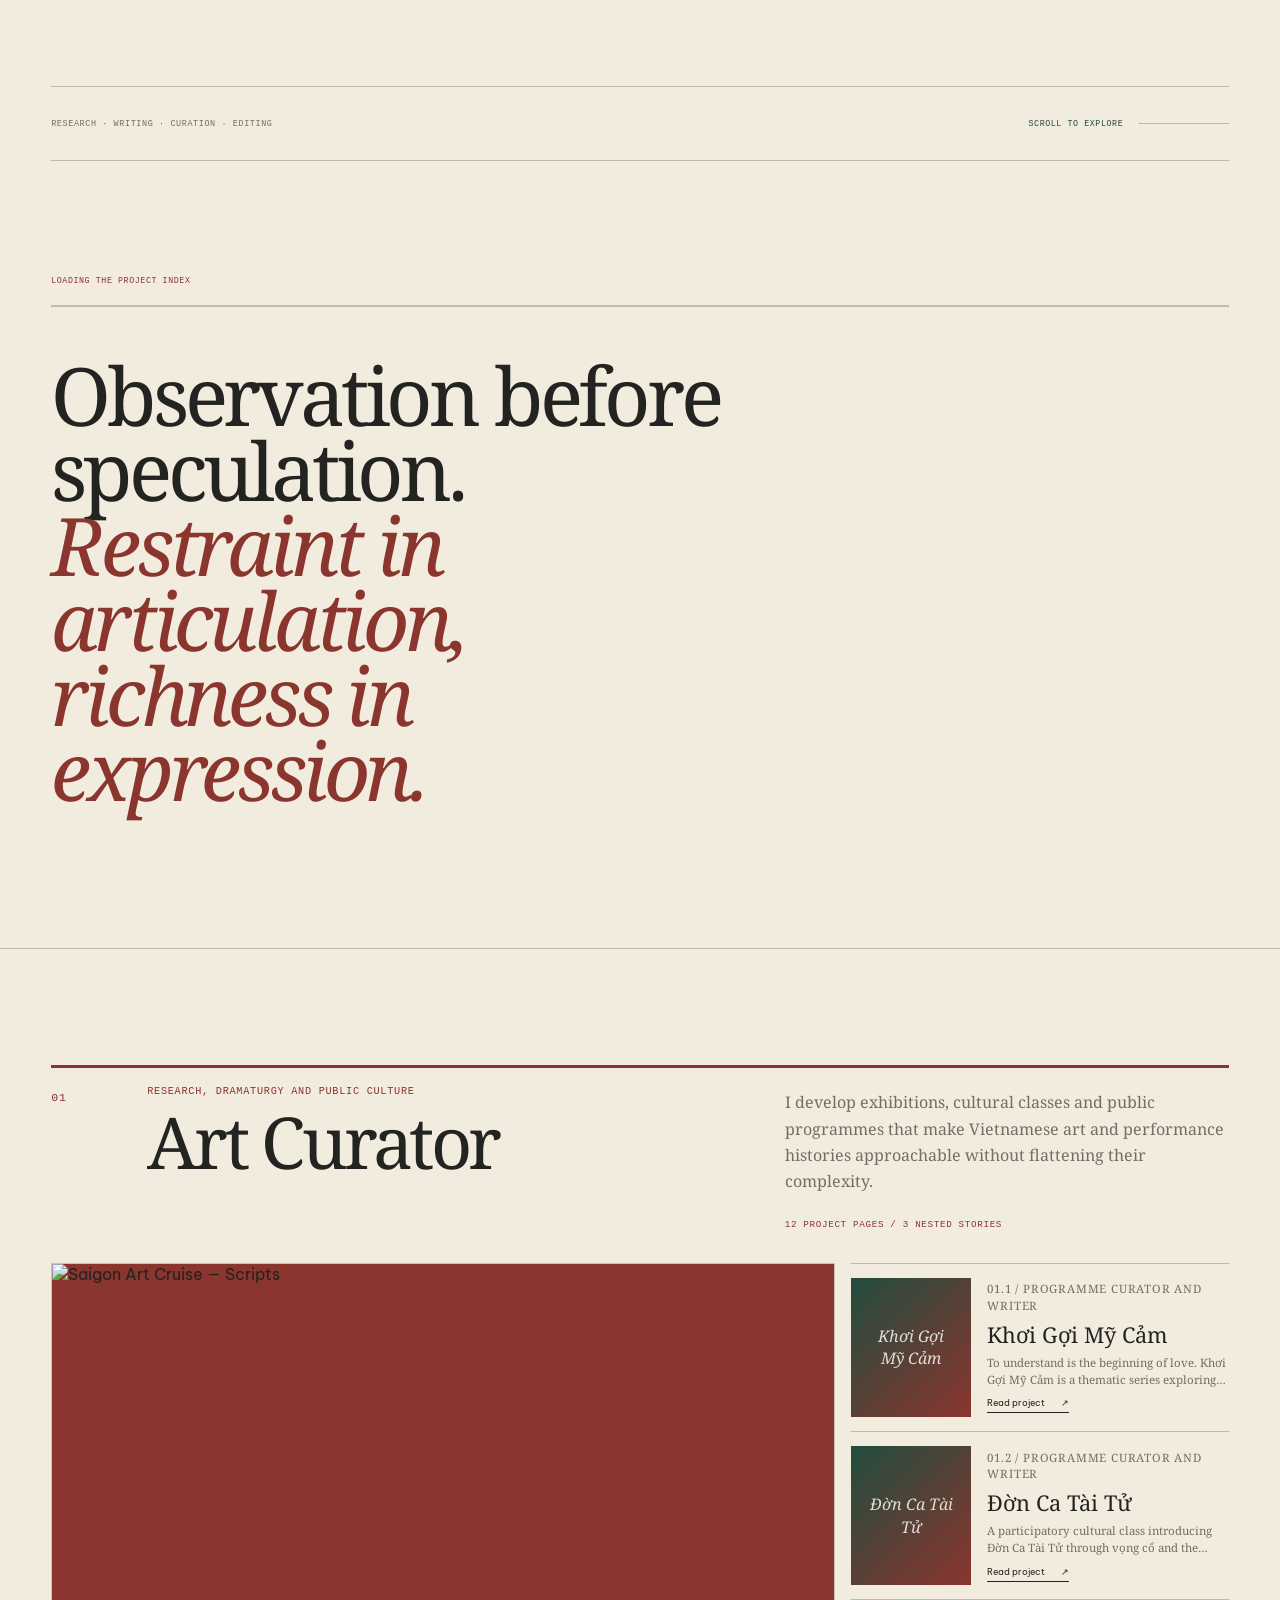
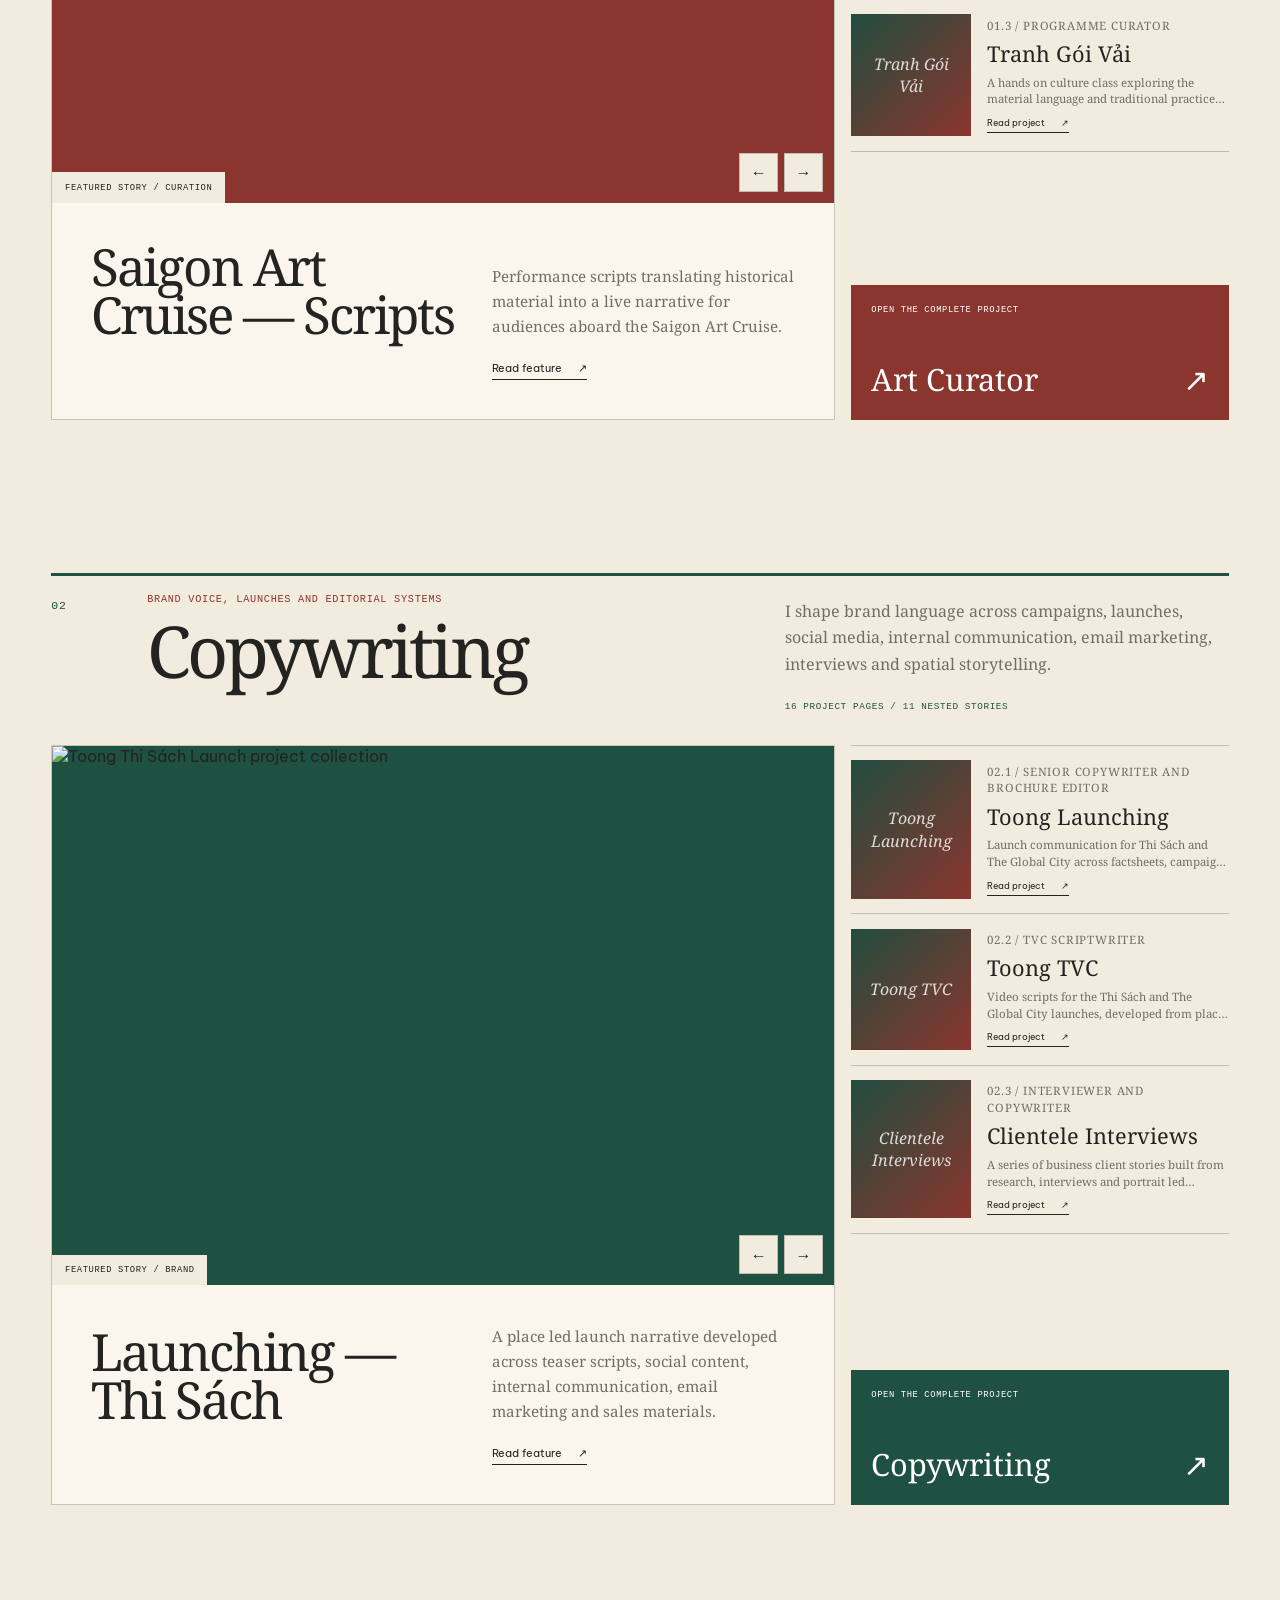
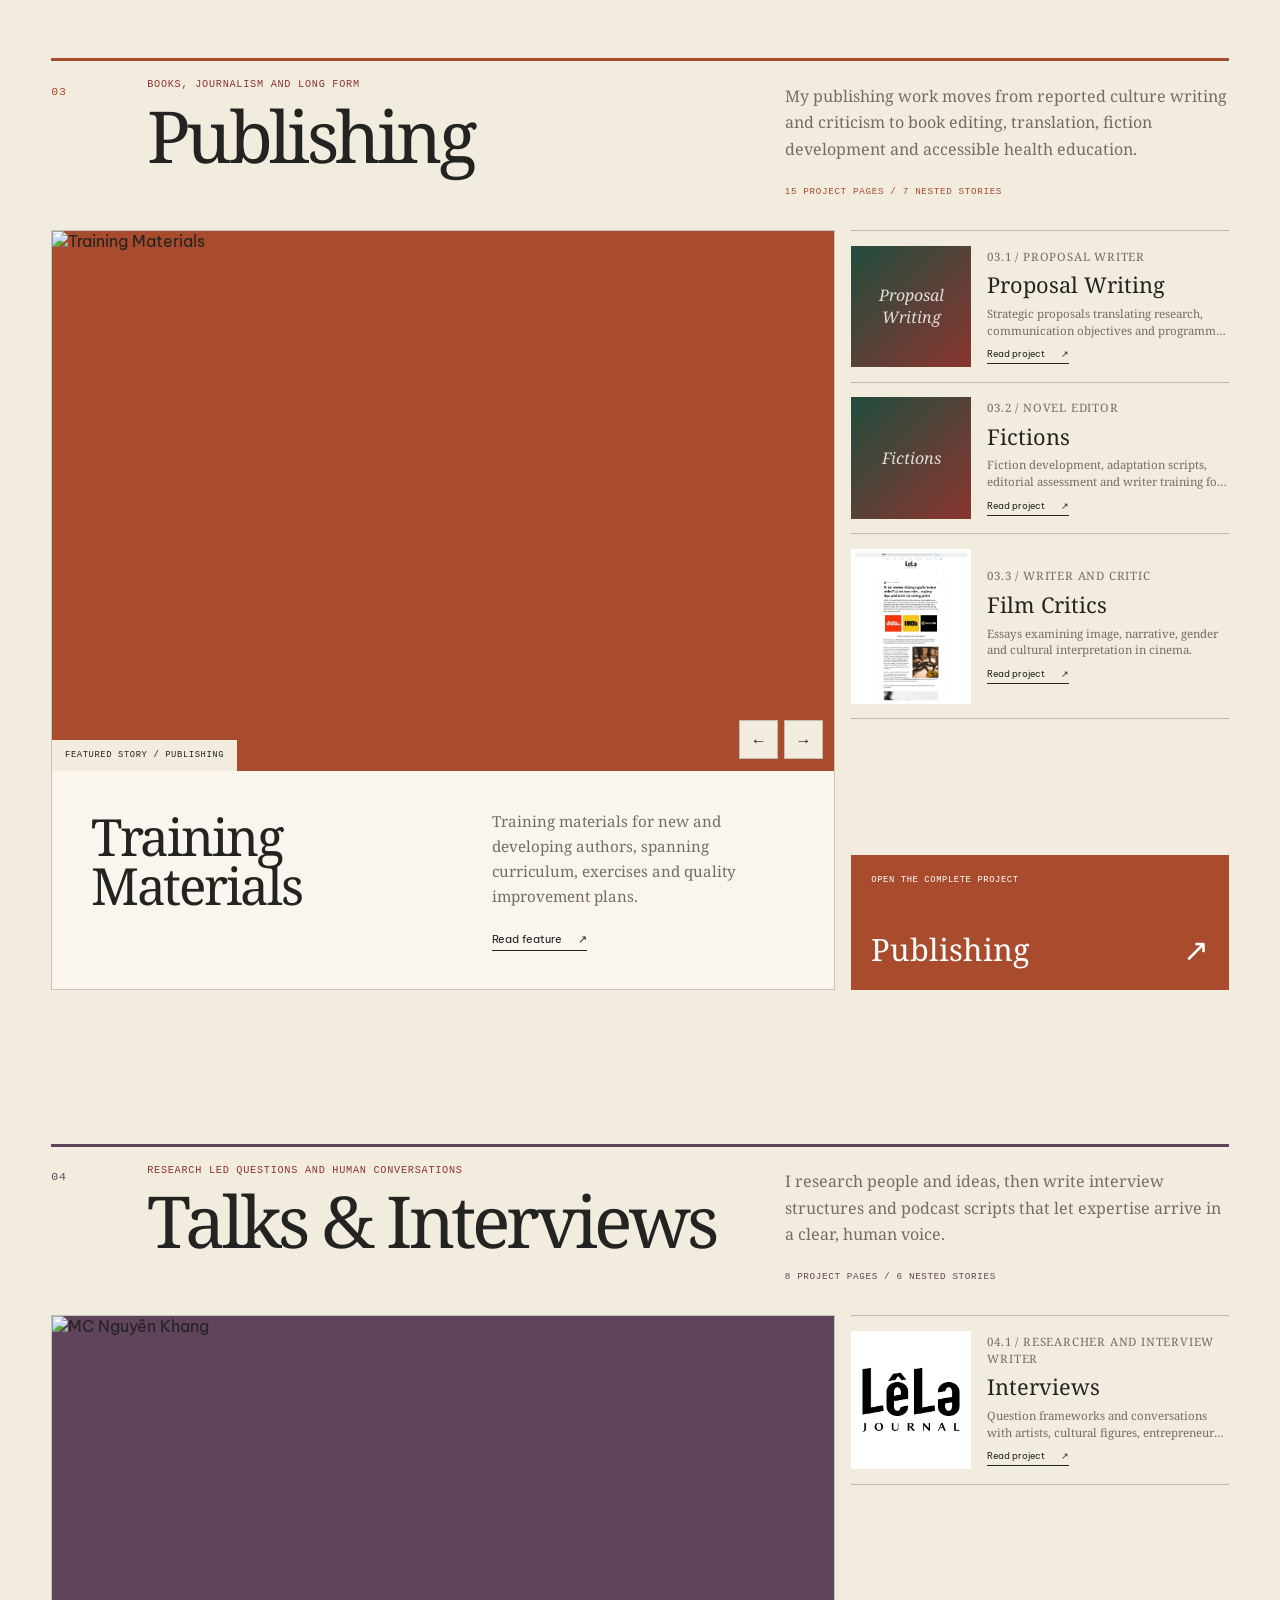
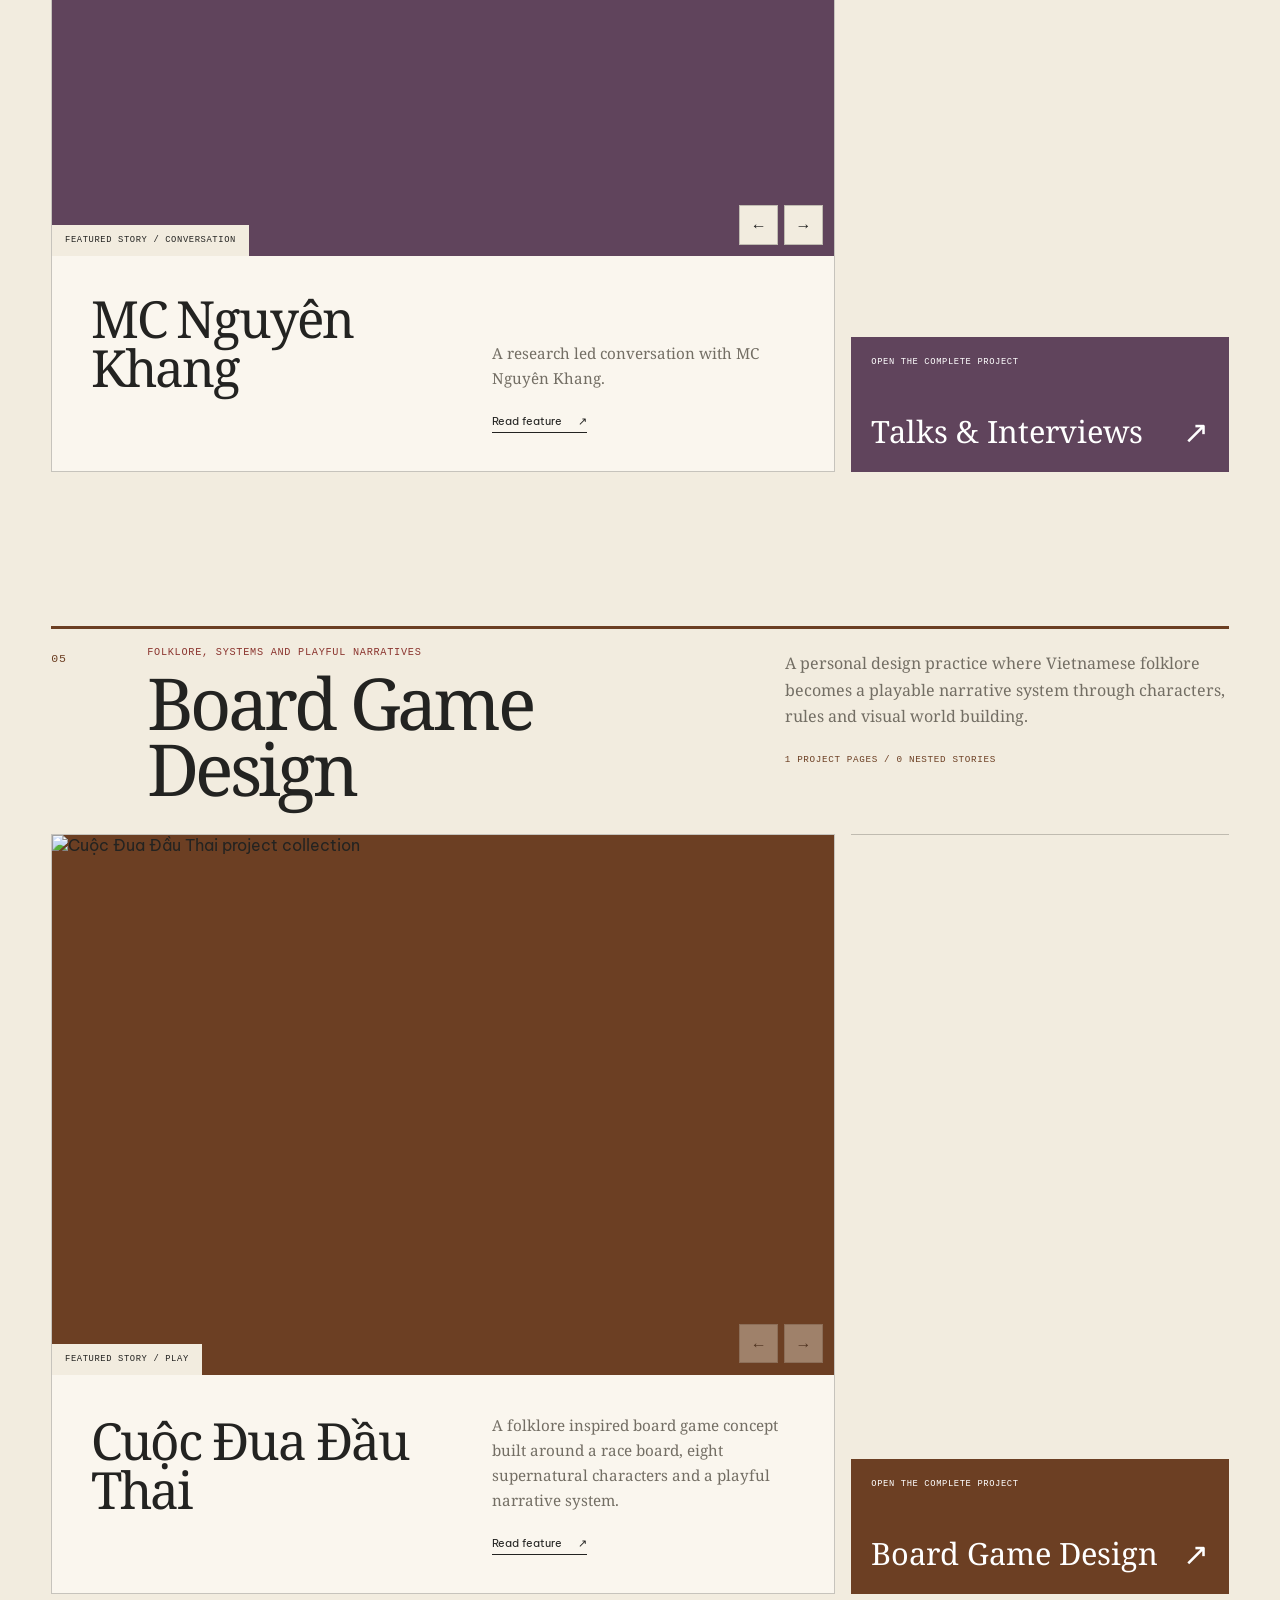
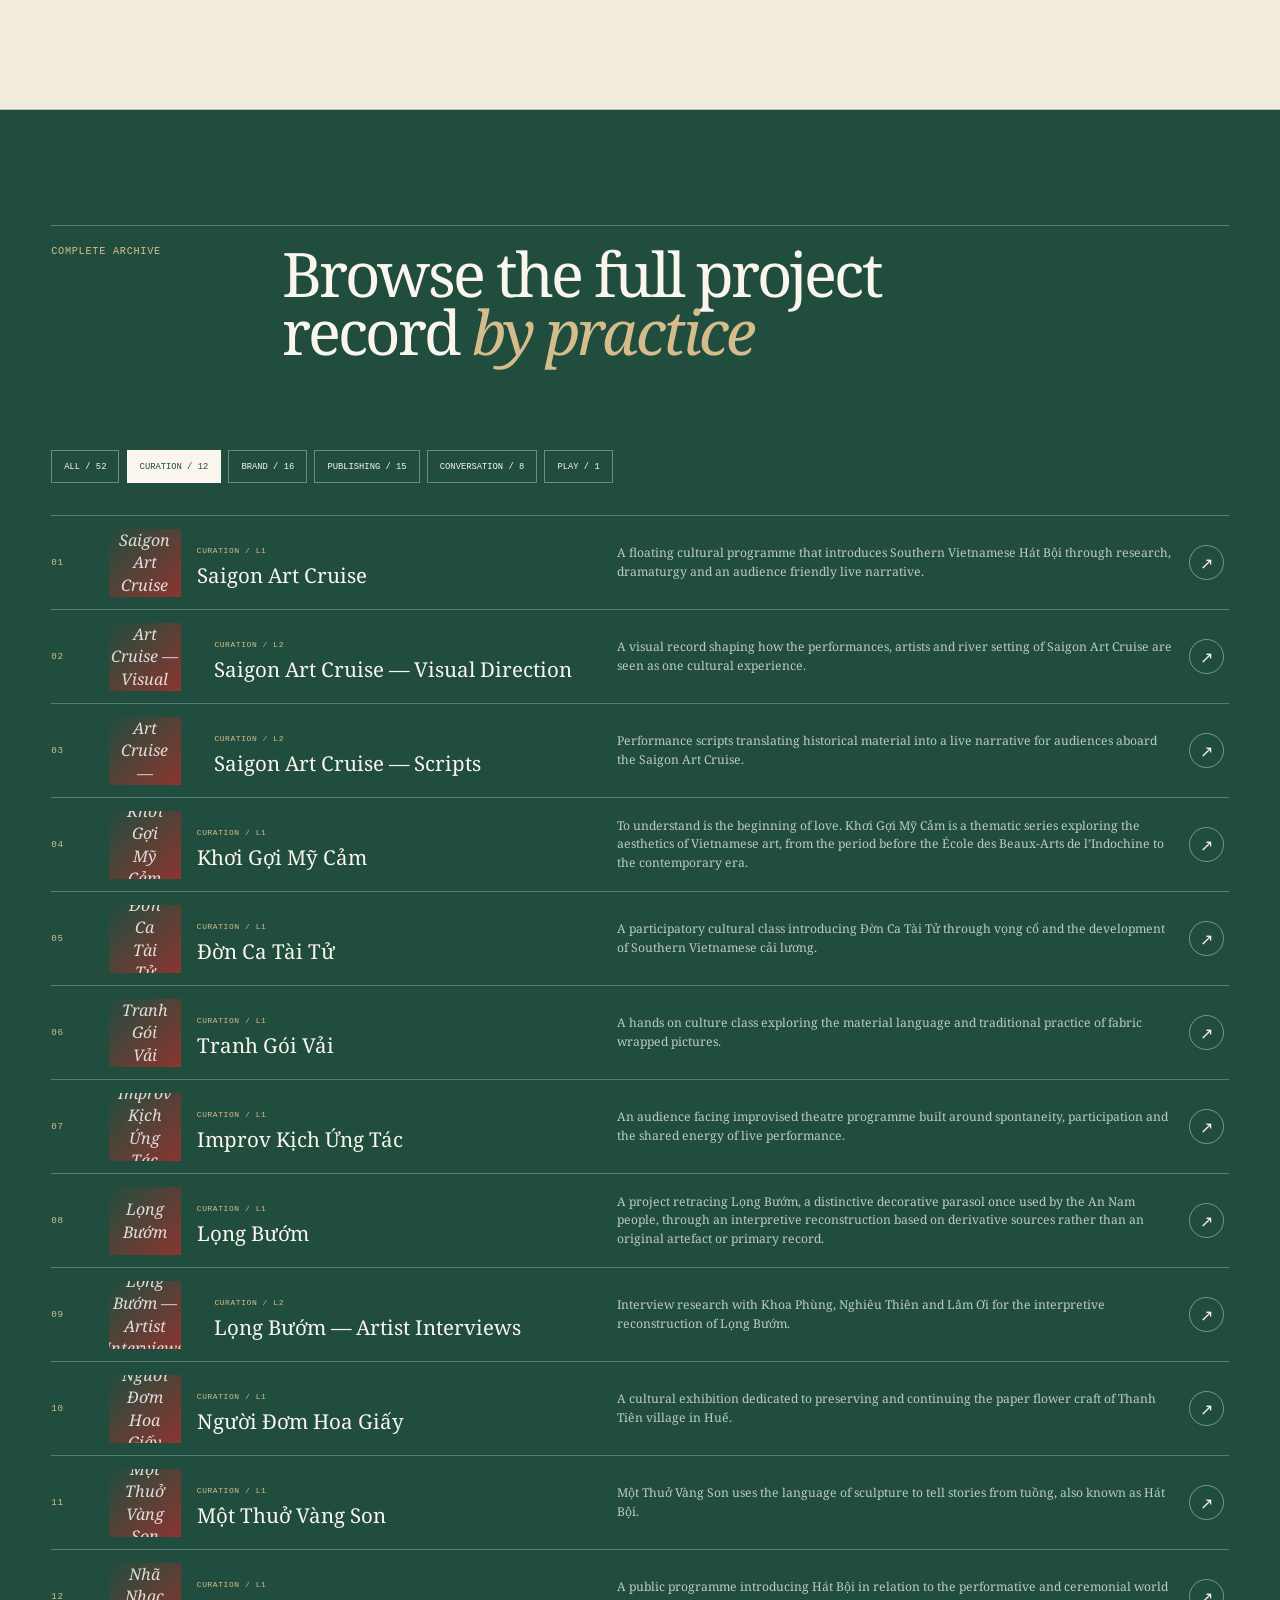
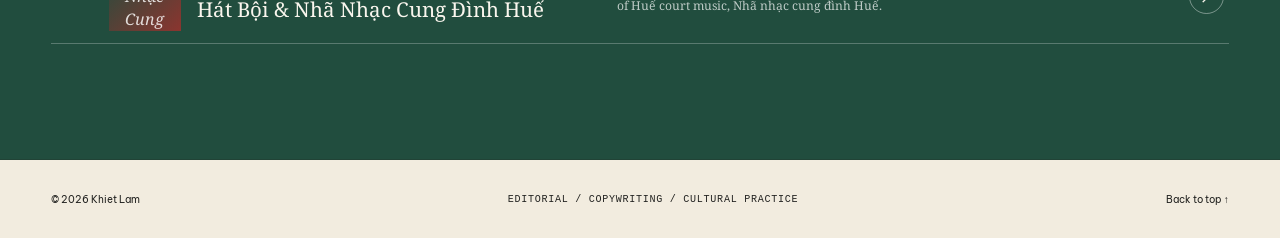
==== commit c135a78a: "Update portfolio feature navigation and project labels" ====
--- a/index.html
+++ b/index.html
@@ -10,6 +10,7 @@
   <link rel="preconnect" href="https://fonts.gstatic.com" crossorigin>
   <link href="https://fonts.googleapis.com/css2?family=Be+Vietnam+Pro:wght@400;500;600&family=Noto+Serif:ital,wght@0,400;0,500;1,400&display=swap&subset=vietnamese" rel="stylesheet">
   <link rel="stylesheet" href="assets/editorial-v3.css?v=20260811b">
+  <link rel="stylesheet" href="assets/home-feature-random.css?v=20260915a">
 </head>
 <body class="home-page">
   <div class="site-loader" aria-hidden="true">
@@ -24,7 +25,7 @@
   <header class="site-header">
     <a class="wordmark" href="#top"><span data-site-name>Khiet Lam</span><small>Editorial portfolio</small></a>
     <nav class="site-nav" aria-label="Primary navigation">
-      <a href="#project-desks">Project desks</a>
+      <a href="#project-desks">Projects</a>
       <a href="#archive">Archive</a>
       <a href="about.html">About</a>
     </nav>
@@ -65,7 +66,7 @@
           <h1 data-home-headline>I shape stories with clarity and cultural depth.</h1>
           <p data-home-intro>Gamifying stories from cultural base.</p>
           <div class="home-hero__actions">
-            <a class="button-link" href="#project-desks">Enter the project desks <span>↓</span></a>
+            <a class="button-link" href="#project-desks">Enter the projects <span>↓</span></a>
             <a class="text-link" data-cv href="#" target="_blank" rel="noreferrer">View CV <span>↗</span></a>
           </div>
         </div>
@@ -94,7 +95,7 @@
 
     <section class="editions" id="project-desks">
       <div class="section-breaks" data-break-slot="project-desks"></div>
-      <div id="editions"><p class="loading">Preparing the project desks…</p></div>
+      <div id="editions"><p class="loading">Preparing the projects…</p></div>
     </section>
 
     <section class="archive-section" id="archive">
@@ -113,5 +114,6 @@
 
   <script src="assets/common-v3.js?v=20260811b"></script>
   <script src="assets/home-v3.js?v=20260811b"></script>
+  <script src="assets/home-feature-random.js?v=20260915a"></script>
 </body>
 </html>
--- a/assets/editorial-v3.css
+++ b/assets/editorial-v3.css
@@ -113,97 +113,138 @@
 @keyframes loader-progress { from { transform: scaleX(0); } to { transform: scaleX(1); } }
 
 .cover-page {
+  --cover-copy-shift: 0px;
   --cover-fade: 1;
-  background: var(--paper-soft);
+  --cover-gallery-shift: 0px;
+  background: #173e34;
   border-bottom: 1px solid var(--line);
+  color: var(--paper-soft);
+  display: grid;
+  grid-template-columns: minmax(340px, .68fr) minmax(0, 1.32fr);
   min-height: calc(100svh - 76px);
   overflow: hidden;
-  padding: clamp(1.3rem, 3vw, 2.5rem) max(calc((100vw - 1500px) / 2), clamp(1rem, 4vw, 4.5rem));
   position: relative;
 }
 .cover-page::before {
-  border: 1px solid rgba(139,53,47,.26);
-  border-radius: 50%;
+  background-image: linear-gradient(rgba(250,246,238,.07) 1px, transparent 1px), linear-gradient(90deg, rgba(250,246,238,.07) 1px, transparent 1px);
+  background-size: 4.5rem 4.5rem;
   content: "";
-  height: clamp(22rem, 42vw, 43rem);
-  left: -17rem;
+  inset: 0;
+  mask-image: linear-gradient(90deg, black, transparent 44%);
+  opacity: .5;
   pointer-events: none;
   position: absolute;
-  top: 10%;
-  width: clamp(22rem, 42vw, 43rem);
+}
+.cover-index {
+  border-right: 1px solid rgba(250,246,238,.2);
+  display: flex;
+  flex-direction: column;
+  min-width: 0;
+  padding: clamp(1.4rem, 2.6vw, 2.6rem) clamp(1.25rem, 3.2vw, 3.4rem);
+  position: relative;
+  z-index: 4;
 }
 .cover-page__meta {
   display: flex;
-  font-size: .52rem;
+  font-size: .48rem;
+  gap: 1rem;
   justify-content: space-between;
   position: relative;
   z-index: 5;
 }
-.cover-page__meta span:first-child { color: var(--red); }
+.cover-page__meta span:first-child { color: #d5bc8d; }
 .cover-page__title {
-  left: max(calc((100vw - 1500px) / 2), clamp(1rem, 4vw, 4.5rem));
+  margin-block: auto;
   opacity: var(--cover-fade);
-  position: absolute;
-  top: 22%;
-  width: min(58vw, 900px);
+  position: relative;
+  transform: translateY(var(--cover-copy-shift));
+  transition: transform .15s linear;
   z-index: 2;
 }
-.cover-page__title h1 { letter-spacing: -.064em; margin: 1rem 0 0; }
-.cover-page__title h1 > span { display: block; font: 400 clamp(5.4rem, 12.5vw, 13rem)/.76 var(--serif); text-transform: uppercase; }
-.cover-page__title h1 > em { color: var(--red); display: block; font: italic 400 clamp(2.5rem, 5.4vw, 5.8rem)/.92 var(--serif); margin-left: clamp(1.5rem, 12vw, 11rem); margin-top: 1.2rem; }
-.cover-features { inset: 0; pointer-events: none; position: absolute; z-index: 3; }
-.cover-features > .loading { left: 65%; position: absolute; top: 48%; }
+.cover-page__title .eyebrow { color: #d5bc8d; }
+.cover-page__title h1 {
+  font: 600 clamp(4.7rem, 7.6vw, 8.7rem)/.73 var(--sans);
+  letter-spacing: -.085em;
+  margin: clamp(1.1rem, 2.4vh, 2rem) 0 1.8rem;
+  text-transform: uppercase;
+}
+.cover-page__title h1 > span { display: block; }
+.cover-page__roles { color: rgba(250,246,238,.76); font: 400 clamp(.72rem, .95vw, .9rem)/1.7 var(--sans); margin: 0; max-width: 14rem; }
+.cover-page__roles i { color: #d5bc8d; font-style: normal; margin-inline: .28rem; }
+.cover-gallery {
+  display: grid;
+  grid-template-rows: auto minmax(0, 1fr);
+  min-width: 0;
+  padding: clamp(1.4rem, 2.6vw, 2.6rem);
+  position: relative;
+  transform: translateY(var(--cover-gallery-shift));
+  transition: transform .15s linear;
+  z-index: 3;
+}
+.cover-gallery__header {
+  color: rgba(250,246,238,.68);
+  display: flex;
+  font-size: .48rem;
+  justify-content: space-between;
+  padding-bottom: 1rem;
+}
+.cover-gallery__header span:last-child { color: #d5bc8d; }
+.cover-features { display: flex; gap: 1px; min-height: 0; overflow: hidden; }
+.cover-features > .loading { align-self: center; color: #d5bc8d; margin: auto; }
 .cover-card {
-  --cover-rotate: 0deg;
-  --cover-x: 0px;
-  --cover-y: 0px;
-  border: .45rem solid var(--paper-soft);
-  box-shadow: 0 1.5rem 4rem rgba(35,35,33,.13);
-  display: block;
+  --cover-pan-x: 0px;
+  --cover-pan-y: 0px;
+  background: var(--paper-soft);
+  color: var(--ink);
+  display: grid;
+  flex: 1 1 0;
+  grid-template-rows: minmax(0, 1fr) auto;
+  min-width: 0;
   opacity: 0;
   overflow: hidden;
-  pointer-events: auto;
-  position: absolute;
-  transform: translate3d(var(--cover-x), var(--cover-y), 0) rotate(var(--cover-rotate));
-  transition: box-shadow .4s ease, opacity .8s ease, transform .15s linear;
+  position: relative;
+  transition: flex-grow .75s var(--ease), opacity .75s ease;
 }
 .is-loaded .cover-card { opacity: 1; }
-.cover-card:hover, .cover-card:focus-visible { box-shadow: 0 2rem 5rem rgba(35,35,33,.24); z-index: 6; }
-.cover-card--1 { height: min(57vh, 570px); right: 7%; top: 12%; transition-delay: .08s; width: min(30vw, 440px); }
-.cover-card--2 { bottom: 9%; height: min(31vh, 300px); right: 2.2%; transition-delay: .2s; width: min(23vw, 340px); }
-.cover-card--3 { bottom: 7%; height: min(26vh, 255px); left: 43%; transition-delay: .32s; width: min(20vw, 300px); }
-.cover-card__drift { animation: cover-drift 8s ease-in-out infinite alternate; display: block; height: 100%; overflow: hidden; position: relative; width: 100%; }
-.cover-card--2 .cover-card__drift { animation-delay: -2.4s; animation-duration: 9.5s; }
-.cover-card--3 .cover-card__drift { animation-delay: -4.2s; animation-duration: 7.2s; }
-@keyframes cover-drift { from { transform: translateY(-4px) scale(1.01); } to { transform: translateY(5px) scale(1); } }
+.is-loaded .cover-card--1 { transition-delay: .06s; }
+.is-loaded .cover-card--2 { transition-delay: .14s; }
+.is-loaded .cover-card--3 { transition-delay: .22s; }
+.cover-features:has(.cover-card:hover) .cover-card:not(:hover) { flex-grow: .72; }
+.cover-card:hover, .cover-card:focus-visible { flex-grow: 1.58; }
+.cover-card__media { background: var(--green); display: block; min-height: 0; overflow: hidden; position: relative; }
+.cover-card__media .media-slideshow {
+  inset: -1rem;
+  transform: translate3d(var(--cover-pan-x), var(--cover-pan-y), 0) scale(1.025);
+  transition: transform .35s var(--ease);
+}
 .cover-card__caption {
-  background: linear-gradient(transparent, rgba(17,17,16,.82));
-  bottom: 0;
-  color: white;
-  display: grid;
-  gap: .45rem;
-  left: 0;
-  padding: 4rem 1rem 1rem;
-  position: absolute;
-  right: 0;
-  z-index: 3;
-}
-.cover-card__caption small { color: rgba(255,255,255,.75); font-size: .47rem; }
-.cover-card__caption strong { font: 400 clamp(1rem, 1.8vw, 1.7rem)/1.1 var(--serif); }
+  align-content: start;
+  background: var(--paper-soft);
+  border-top: 1px solid var(--line);
+  display: grid;
+  gap: .55rem;
+  grid-template-columns: 1fr auto;
+  min-height: clamp(96px, 13vh, 126px);
+  padding: 1rem;
+}
+.cover-card__caption small { color: var(--red); font-size: .45rem; grid-column: 1; }
+.cover-card__caption strong { font: 500 clamp(.86rem, 1.25vw, 1.2rem)/1.22 var(--sans); grid-column: 1; }
+.cover-card__caption > i { align-self: end; color: var(--green); font-style: normal; grid-column: 2; grid-row: 1 / span 2; transition: transform .35s var(--ease); }
+.cover-card:hover .cover-card__caption > i { transform: translate(.18rem, -.18rem); }
 .cover-scroll {
   align-items: center;
-  bottom: 2.2rem;
   display: flex;
   font-size: .52rem;
   gap: 1rem;
-  left: max(calc((100vw - 1500px) / 2), clamp(1rem, 4vw, 4.5rem));
-  position: absolute;
+  margin-top: 0;
+  padding-top: 1.5rem;
+  position: relative;
   z-index: 8;
 }
-.cover-scroll i { border: 1px solid var(--line); border-radius: 2rem; display: block; height: 3.8rem; overflow: hidden; position: relative; width: 1.45rem; }
-.cover-scroll b { animation: cover-scroll-dot 1.9s var(--ease) infinite; background: var(--red); border-radius: 50%; height: .28rem; left: 50%; position: absolute; top: .55rem; transform: translateX(-50%); width: .28rem; }
+.cover-scroll i { border: 1px solid rgba(250,246,238,.35); border-radius: 2rem; display: block; height: 3.8rem; overflow: hidden; position: relative; width: 1.45rem; }
+.cover-scroll b { animation: cover-scroll-dot 1.9s var(--ease) infinite; background: #d5bc8d; border-radius: 50%; height: .28rem; left: 50%; position: absolute; top: .55rem; transform: translateX(-50%); width: .28rem; }
 @keyframes cover-scroll-dot { 0% { opacity: 0; transform: translate(-50%, 0); } 25% { opacity: 1; } 80%, 100% { opacity: 0; transform: translate(-50%, 2rem); } }
-.cover-page__folio { bottom: 2rem; font-size: .49rem; position: absolute; right: max(calc((100vw - 1500px) / 2), clamp(1rem, 4vw, 4.5rem)); z-index: 8; }
+.cover-page__folio { color: rgba(250,246,238,.5); font-size: .45rem; margin-top: 1.3rem; position: relative; z-index: 8; }
 
 .media-slideshow { background: linear-gradient(135deg, var(--green), var(--red)); display: block; inset: 0; overflow: hidden; position: absolute; }
 .media-slide { height: 100%; inset: 0; object-fit: cover; opacity: 0; position: absolute; transform: scale(1.025); transition: opacity 1.25s ease, transform 6.5s ease; width: 100%; }
@@ -845,10 +886,10 @@
 .reveal.is-visible { opacity: 1; transform: translateY(0); }
 
 @media (max-width: 1120px) {
-  .cover-page__title { width: 64vw; }
-  .cover-card--1 { right: 4%; width: 34vw; }
-  .cover-card--2 { width: 27vw; }
-  .cover-card--3 { left: 39%; width: 23vw; }
+  .cover-page { grid-template-columns: minmax(300px, .7fr) minmax(0, 1.3fr); }
+  .cover-index { padding-inline: 1.5rem; }
+  .cover-page__title h1 { font-size: clamp(4.5rem, 7.8vw, 7rem); }
+  .cover-page__meta span:last-child { display: none; }
   .home-hero::after { display: none; }
   .home-hero__grid { gap: 2.2rem; grid-template-columns: minmax(0, .78fr) minmax(460px, 1.22fr); }
   .home-hero h1 { font-size: clamp(3.5rem, 6.4vw, 6rem); }
@@ -883,11 +924,12 @@
 }
 
 @media (max-width: 920px) {
-  .cover-page__title { top: 17%; width: 78vw; }
-  .cover-page__title h1 > span { font-size: clamp(5rem, 15vw, 9rem); }
-  .cover-card--1 { height: 48vh; top: 31%; width: 43vw; }
-  .cover-card--2 { bottom: 8%; width: 34vw; }
-  .cover-card--3 { bottom: 7%; left: 35%; width: 27vw; }
+  .cover-page { grid-template-columns: minmax(280px, .72fr) minmax(0, 1.28fr); }
+  .cover-page__title h1 { font-size: clamp(4.2rem, 9vw, 6rem); }
+  .cover-page__roles { font-size: .68rem; }
+  .cover-gallery { padding: 1.5rem; }
+  .cover-card__caption { min-height: 108px; padding: .8rem; }
+  .cover-card__caption strong { font-size: .78rem; }
   .home-hero__grid { grid-template-columns: 1fr; padding-block: 2.2rem; }
   .home-hero__copy { max-width: 760px; }
   .home-hero h1 { max-width: 11ch; }
@@ -901,20 +943,26 @@
   .site-nav--about a:nth-child(3) { display: none; }
   .site-loader { padding: 1rem; }
   .site-loader__masthead { align-items: flex-start; flex-direction: column; gap: 1rem; }
-  .cover-page { min-height: 860px; padding: 1rem; }
-  .cover-page__meta span:last-child, .cover-page__folio { display: none; }
-  .cover-page__title { left: 1rem; top: 9%; width: calc(100% - 2rem); }
-  .cover-page__title h1 > span { font-size: clamp(4.7rem, 20vw, 7.7rem); line-height: .8; }
-  .cover-page__title h1 > em { font-size: clamp(2rem, 9vw, 3.4rem); margin-left: 1.2rem; margin-top: .8rem; }
-  .cover-card { border-width: .3rem; }
-  .cover-card--1 { height: 345px; left: 1rem; right: auto; top: 39%; width: 64%; }
-  .cover-card--2 { bottom: auto; height: 215px; right: 1rem; top: 47%; width: 40%; }
-  .cover-card--3 { bottom: 8%; height: 150px; left: auto; right: 1rem; width: 45%; }
-  .cover-card__caption { padding: 3rem .65rem .65rem; }
-  .cover-card__caption small { display: none; }
-  .cover-card__caption strong { font-size: .9rem; }
-  .cover-scroll { bottom: 1.1rem; left: 1rem; }
-  .cover-scroll i { height: 3rem; }
+  .cover-page { display: block; min-height: 0; }
+  .cover-index { border-bottom: 1px solid rgba(250,246,238,.2); border-right: 0; min-height: 290px; padding: 1rem; }
+  .cover-page__meta span:last-child { display: block; }
+  .cover-page__title { margin: 2.7rem 0 1.8rem; }
+  .cover-page__title h1 { display: flex; font-size: clamp(3.9rem, 18vw, 6rem); gap: .16em; line-height: .78; margin: 1rem 0 1.1rem; }
+  .cover-page__roles { font-size: .65rem; max-width: none; }
+  .cover-scroll { bottom: auto; left: auto; margin-top: 0; padding-top: .5rem; position: relative; }
+  .cover-scroll i { height: 2.65rem; }
+  .cover-page__folio { display: none; }
+  .cover-gallery { display: block; padding: 1rem 0 1.2rem; transform: none; }
+  .cover-gallery__header { padding: 0 1rem .85rem; }
+  .cover-gallery__header span:last-child { font-size: 0; }
+  .cover-gallery__header span:last-child::after { content: "Swipe · Tap to open"; font-size: .48rem; }
+  .cover-features { gap: .7rem; overflow-x: auto; padding: 0 1rem .35rem; scroll-padding-inline: 1rem; scroll-snap-type: x mandatory; scrollbar-width: none; }
+  .cover-features::-webkit-scrollbar { display: none; }
+  .cover-card { flex: 0 0 78vw; grid-template-rows: minmax(360px, 52vh) auto; scroll-snap-align: start; }
+  .cover-features:has(.cover-card:hover) .cover-card:not(:hover), .cover-card:hover, .cover-card:focus-visible { flex-grow: 0; }
+  .cover-card__caption { min-height: 84px; padding: .75rem; }
+  .cover-card__caption strong { font-size: .82rem; }
+  .cover-card__media .media-slideshow { inset: -.6rem; }
   .home-hero { min-height: 0; padding-inline: 1rem; }
   .home-hero__grid { gap: 2.5rem; min-height: 0; padding: 2rem 0 2.5rem; }
   .home-hero h1 { font-size: clamp(3.3rem, 15vw, 5.8rem); max-width: 9.6ch; }
@@ -991,10 +1039,12 @@
 }
 
 @media (max-width: 500px) {
-  .cover-page { min-height: 820px; }
-  .cover-card--1 { height: 320px; top: 40%; width: 68%; }
-  .cover-card--2 { height: 190px; top: 49%; width: 42%; }
-  .cover-card--3 { bottom: 8%; height: 135px; width: 47%; }
+  .cover-index { min-height: 270px; }
+  .cover-page__title { margin-block: 2.2rem 1.35rem; }
+  .cover-page__title h1 { font-size: clamp(3.6rem, 17vw, 5rem); }
+  .cover-page__meta { font-size: .42rem; }
+  .cover-gallery__header { font-size: .42rem; }
+  .cover-card { flex-basis: 82vw; grid-template-rows: minmax(330px, 48vh) auto; }
   .hero-gallery { height: 430px; }
   .hero-gallery__stage, .feature-loader { gap: .45rem; grid-template-columns: 1.15fr .85fr; }
   .hero-work__caption strong { font-size: .82rem; }
--- a/assets/home-feature-random.css
+++ b/assets/home-feature-random.css
@@ -0,0 +1,91 @@
+.lead-story__media--random {
+  overflow: hidden;
+  position: relative;
+}
+
+.lead-story__image-link {
+  display: block;
+  height: 100%;
+  position: relative;
+  width: 100%;
+}
+
+.lead-story__single-image {
+  background: var(--edition-accent);
+  display: block;
+  height: 100%;
+  width: 100%;
+}
+
+.lead-story__single-image img {
+  display: block;
+  height: 100%;
+  object-fit: cover;
+  transition: opacity .24s ease, transform .55s cubic-bezier(.2,.7,.2,1);
+  width: 100%;
+}
+
+.lead-story:hover .lead-story__single-image img {
+  transform: scale(1.025);
+}
+
+.lead-story__switcher {
+  bottom: .7rem;
+  display: flex;
+  gap: .35rem;
+  position: absolute;
+  right: .7rem;
+  z-index: 4;
+}
+
+.lead-story__switcher button {
+  align-items: center;
+  background: var(--paper);
+  border: 1px solid var(--line);
+  cursor: pointer;
+  display: inline-flex;
+  height: 2.45rem;
+  justify-content: center;
+  line-height: 1;
+  padding: 0;
+  transition: background-color .18s ease, color .18s ease, transform .18s ease;
+  width: 2.45rem;
+}
+
+.lead-story__switcher button:hover,
+.lead-story__switcher button:focus-visible {
+  background: var(--ink);
+  color: var(--paper);
+  outline: none;
+  transform: translateY(-1px);
+}
+
+.lead-story__switcher button:disabled {
+  cursor: default;
+  opacity: .38;
+  transform: none;
+}
+
+.edition__features.is-feature-switching .lead-story__single-image img,
+.edition__features.is-feature-switching .lead-story__copy {
+  opacity: .58;
+}
+
+@media (max-width: 700px) {
+  .lead-story__switcher {
+    bottom: .55rem;
+    right: .55rem;
+  }
+
+  .lead-story__switcher button {
+    height: 2.3rem;
+    width: 2.3rem;
+  }
+}
+
+@media (prefers-reduced-motion: reduce) {
+  .lead-story__single-image img,
+  .lead-story__switcher button {
+    transition: none;
+  }
+}
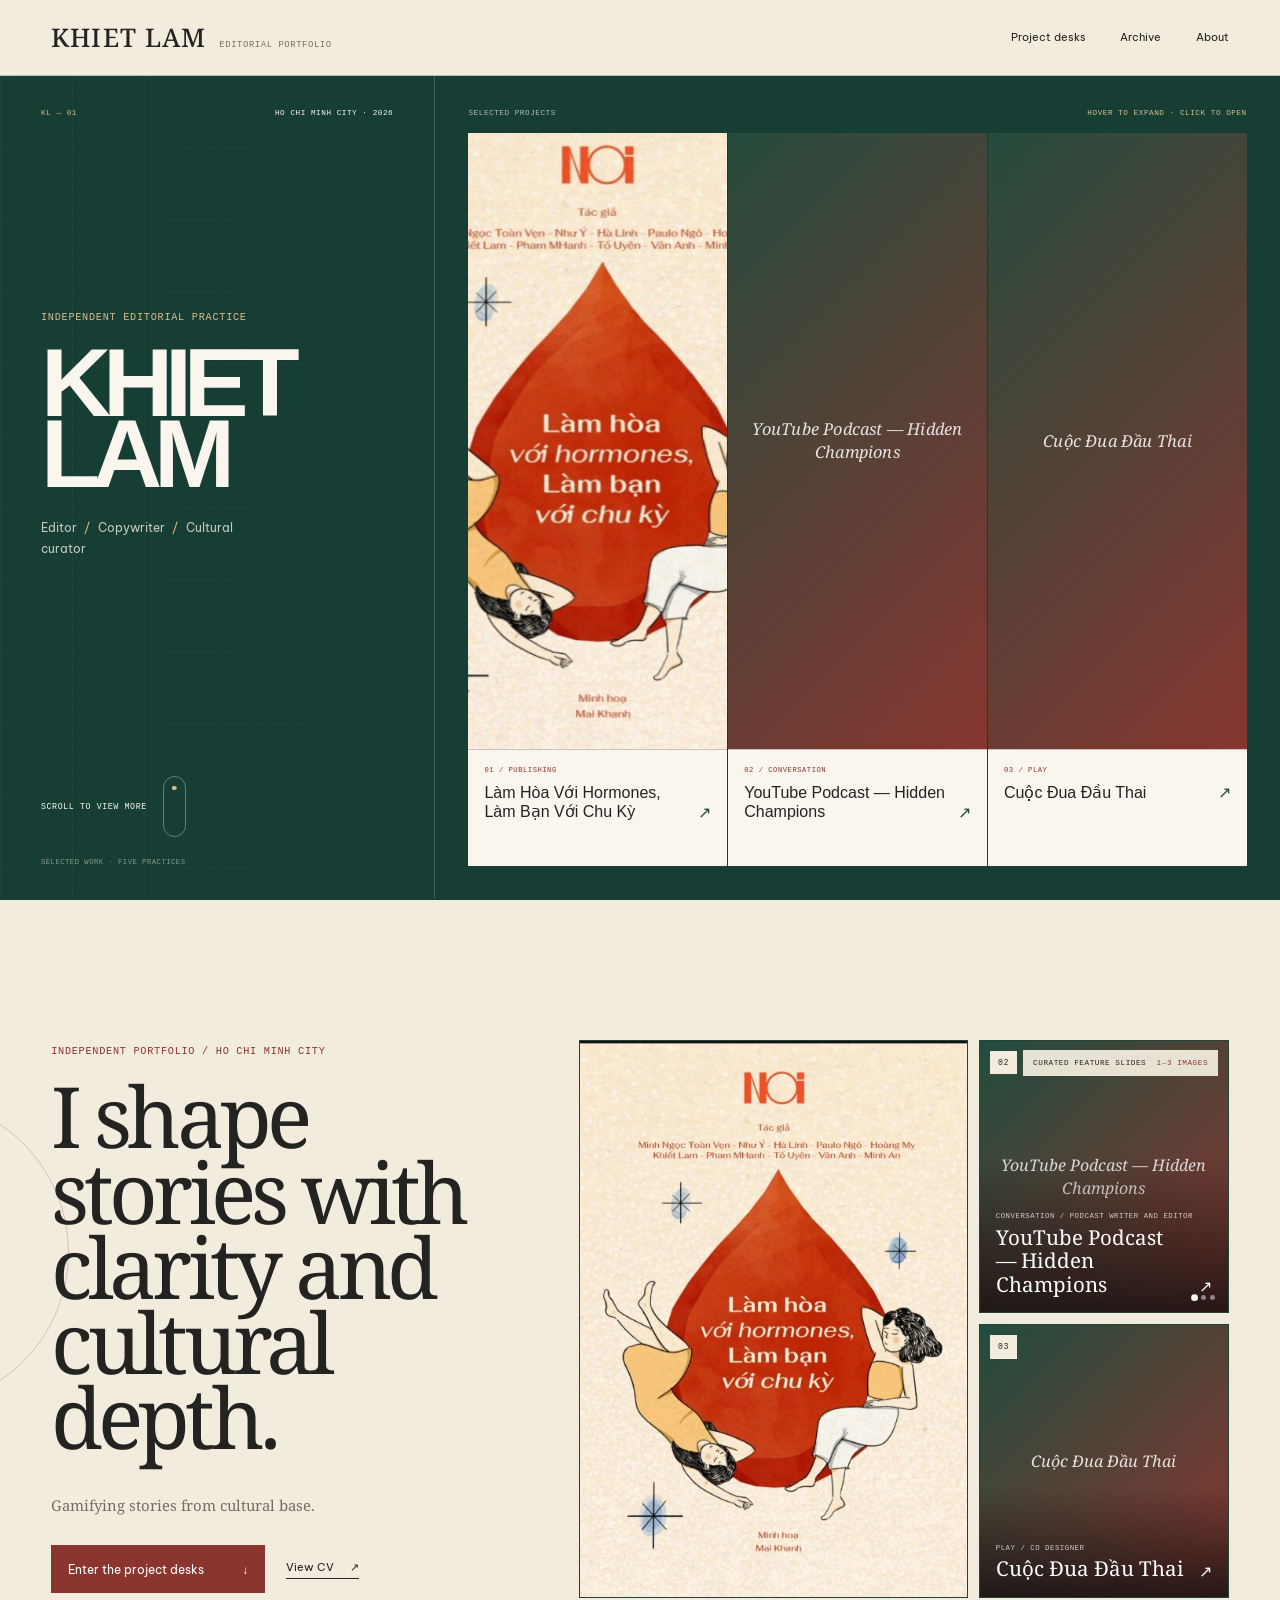
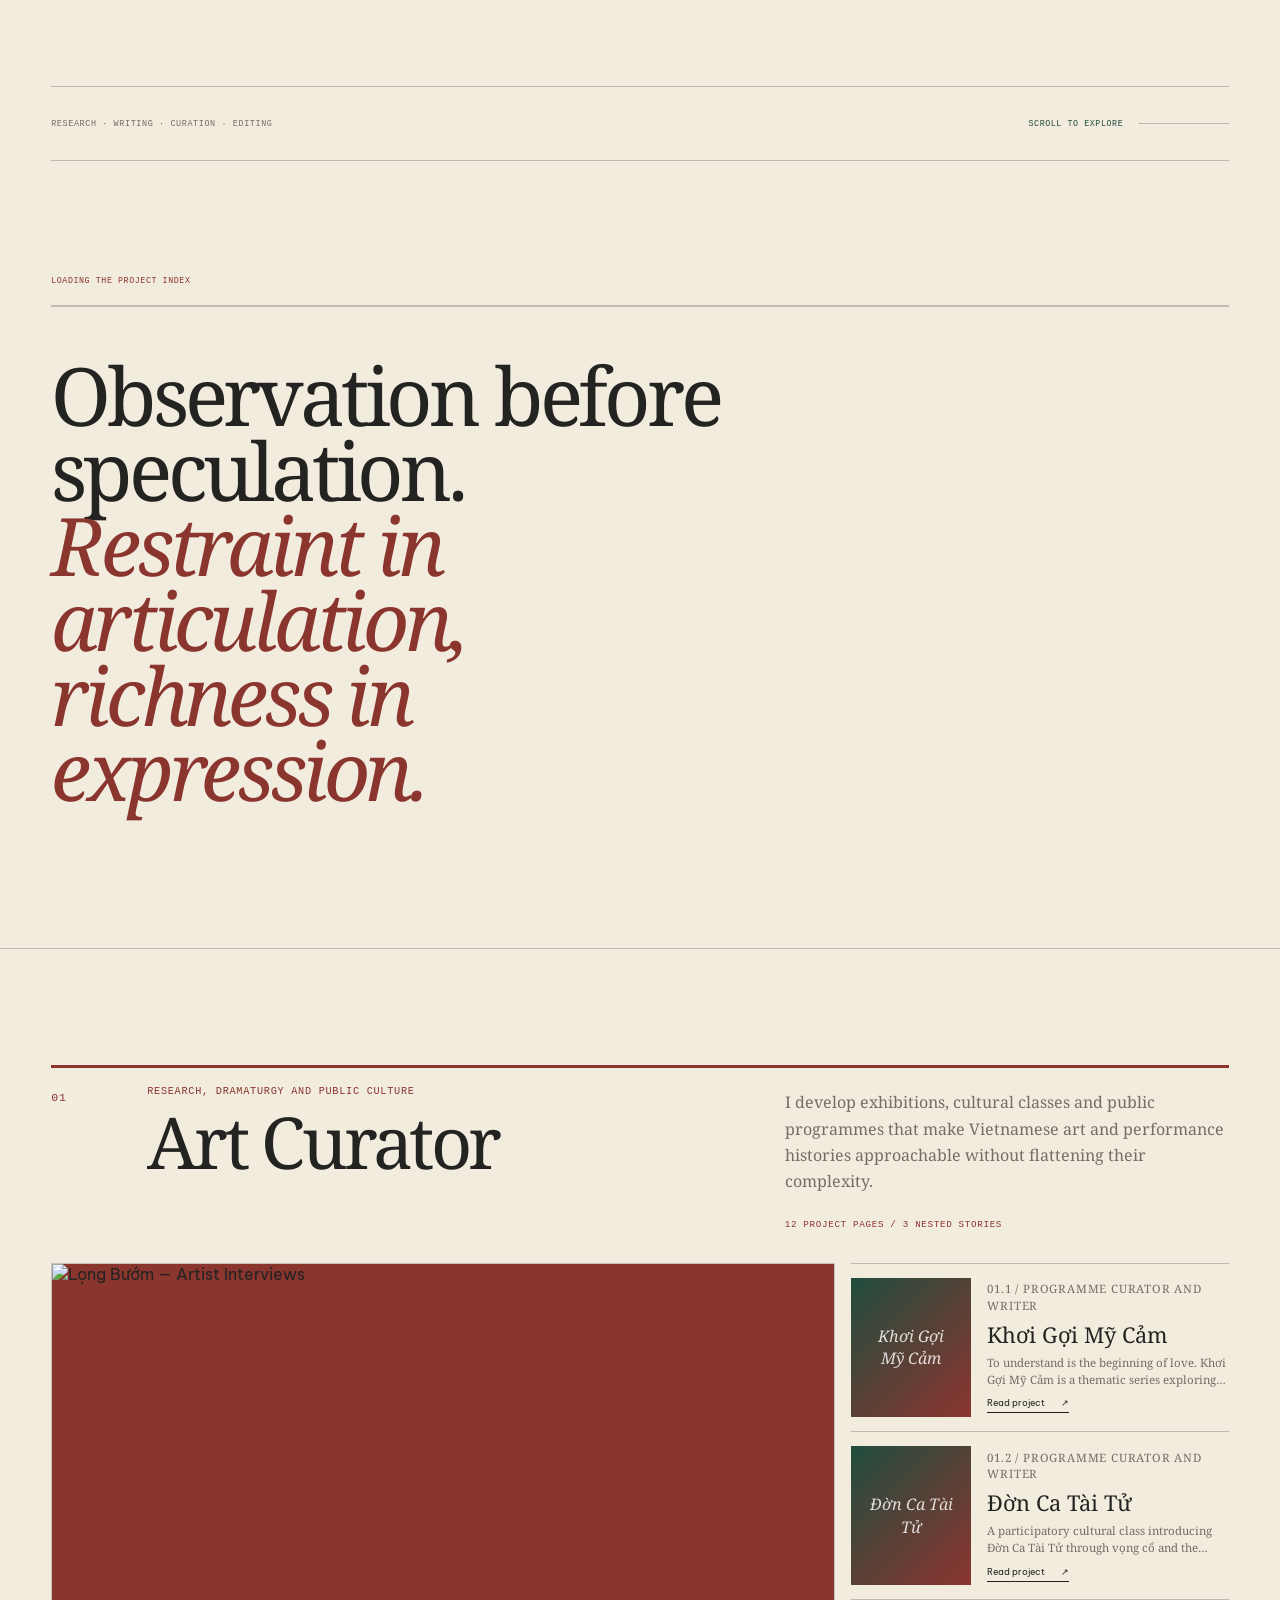
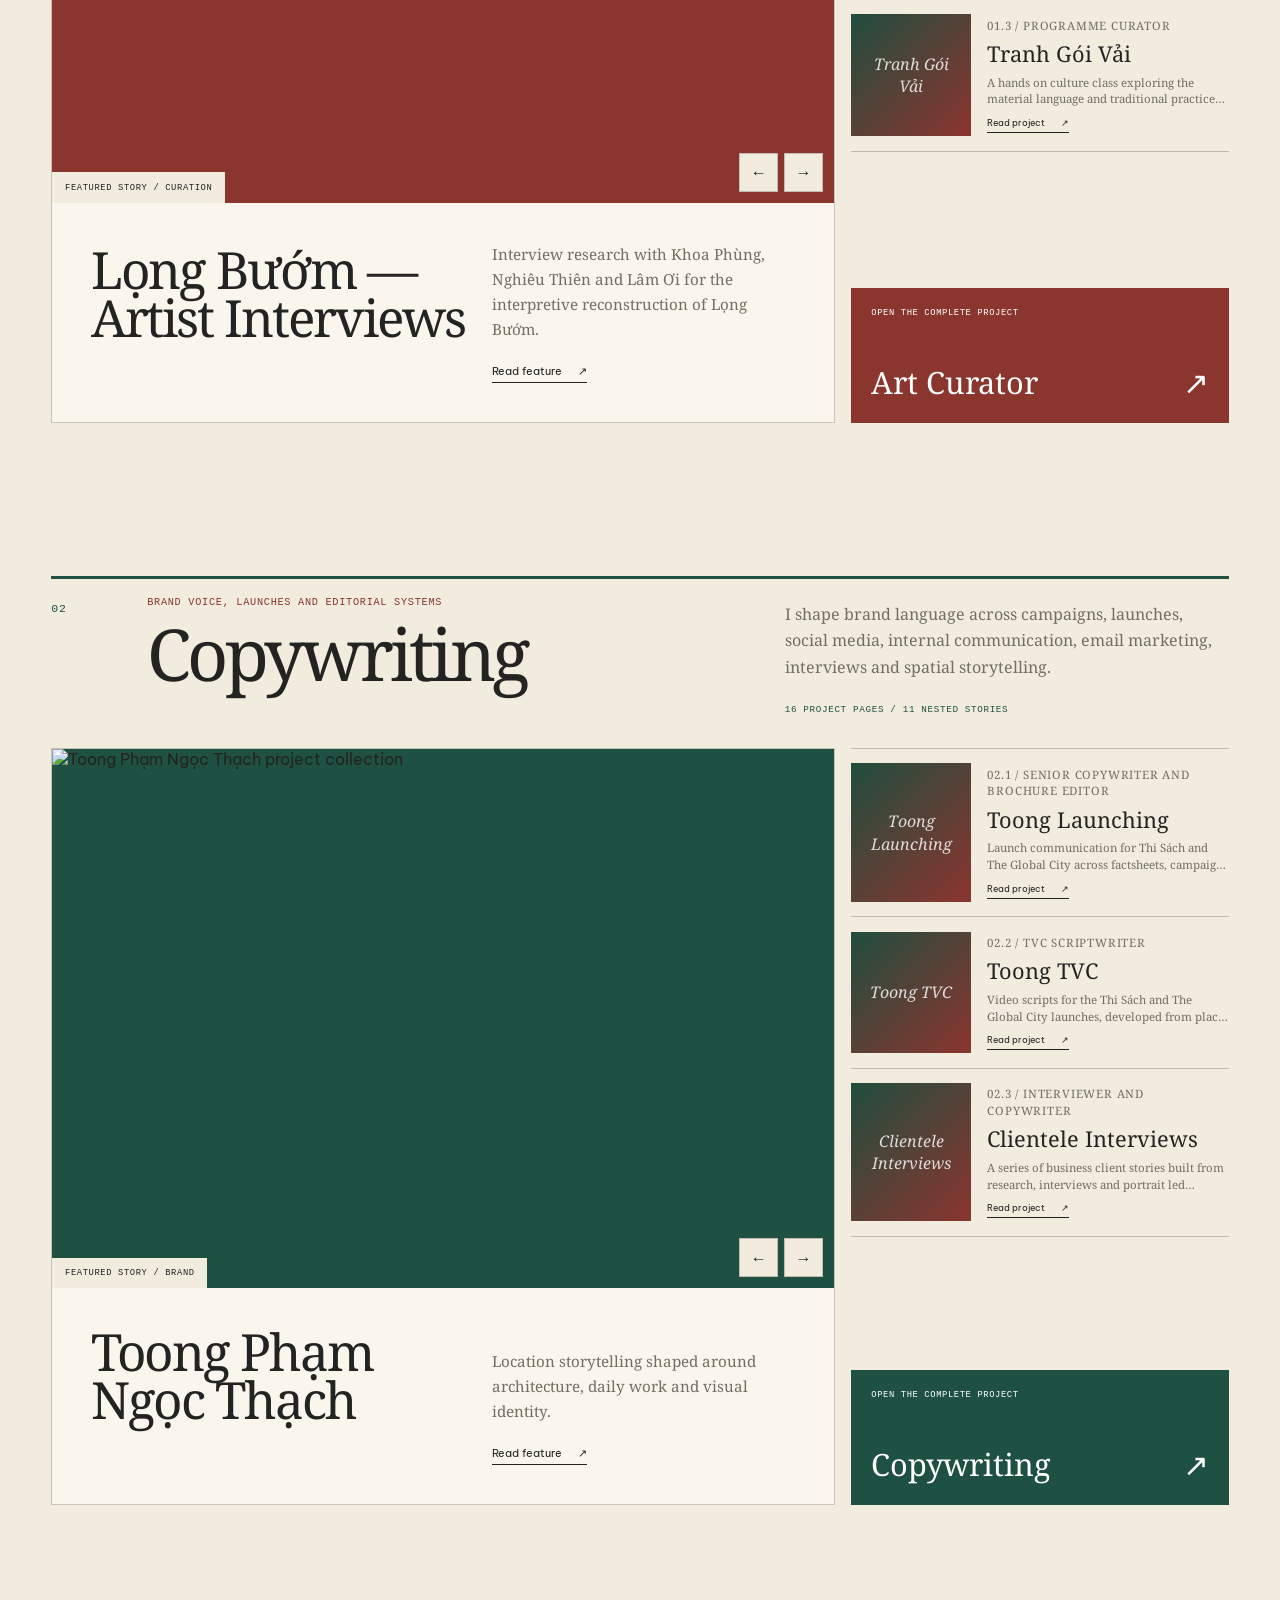
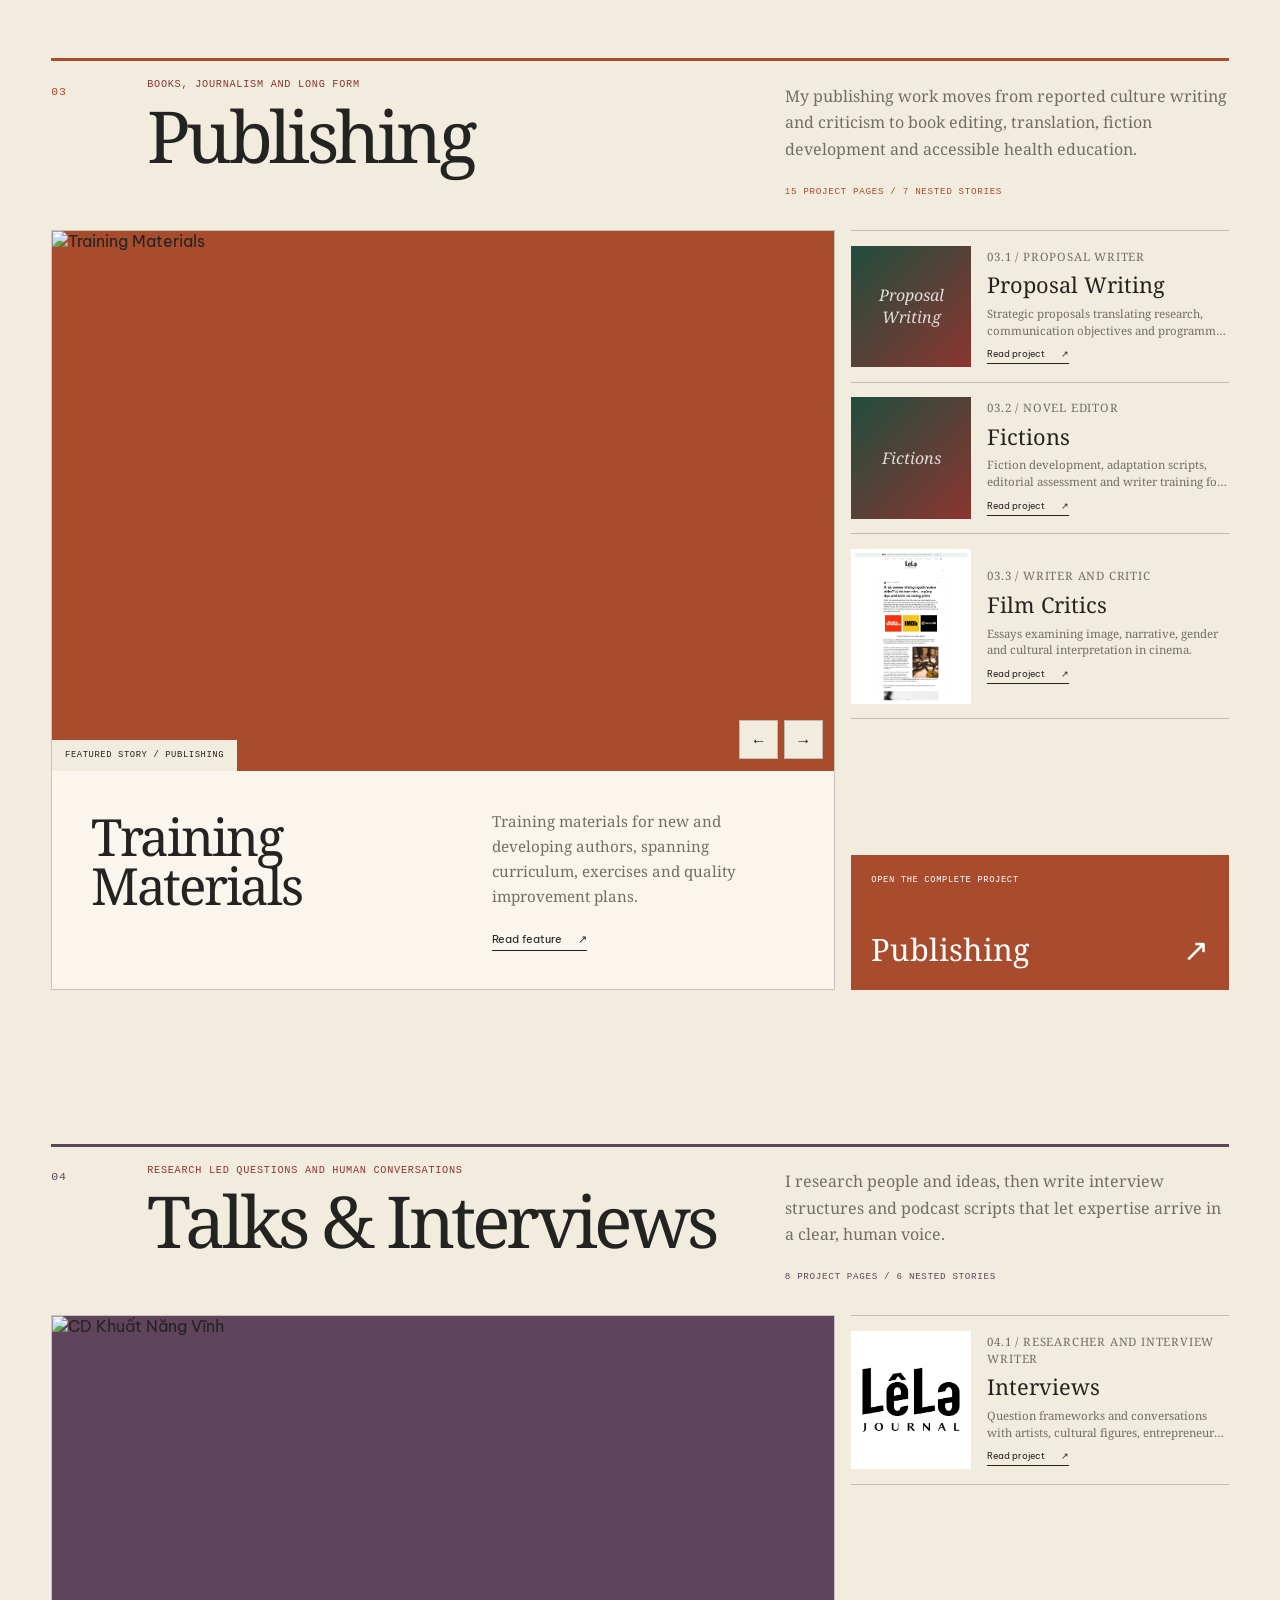
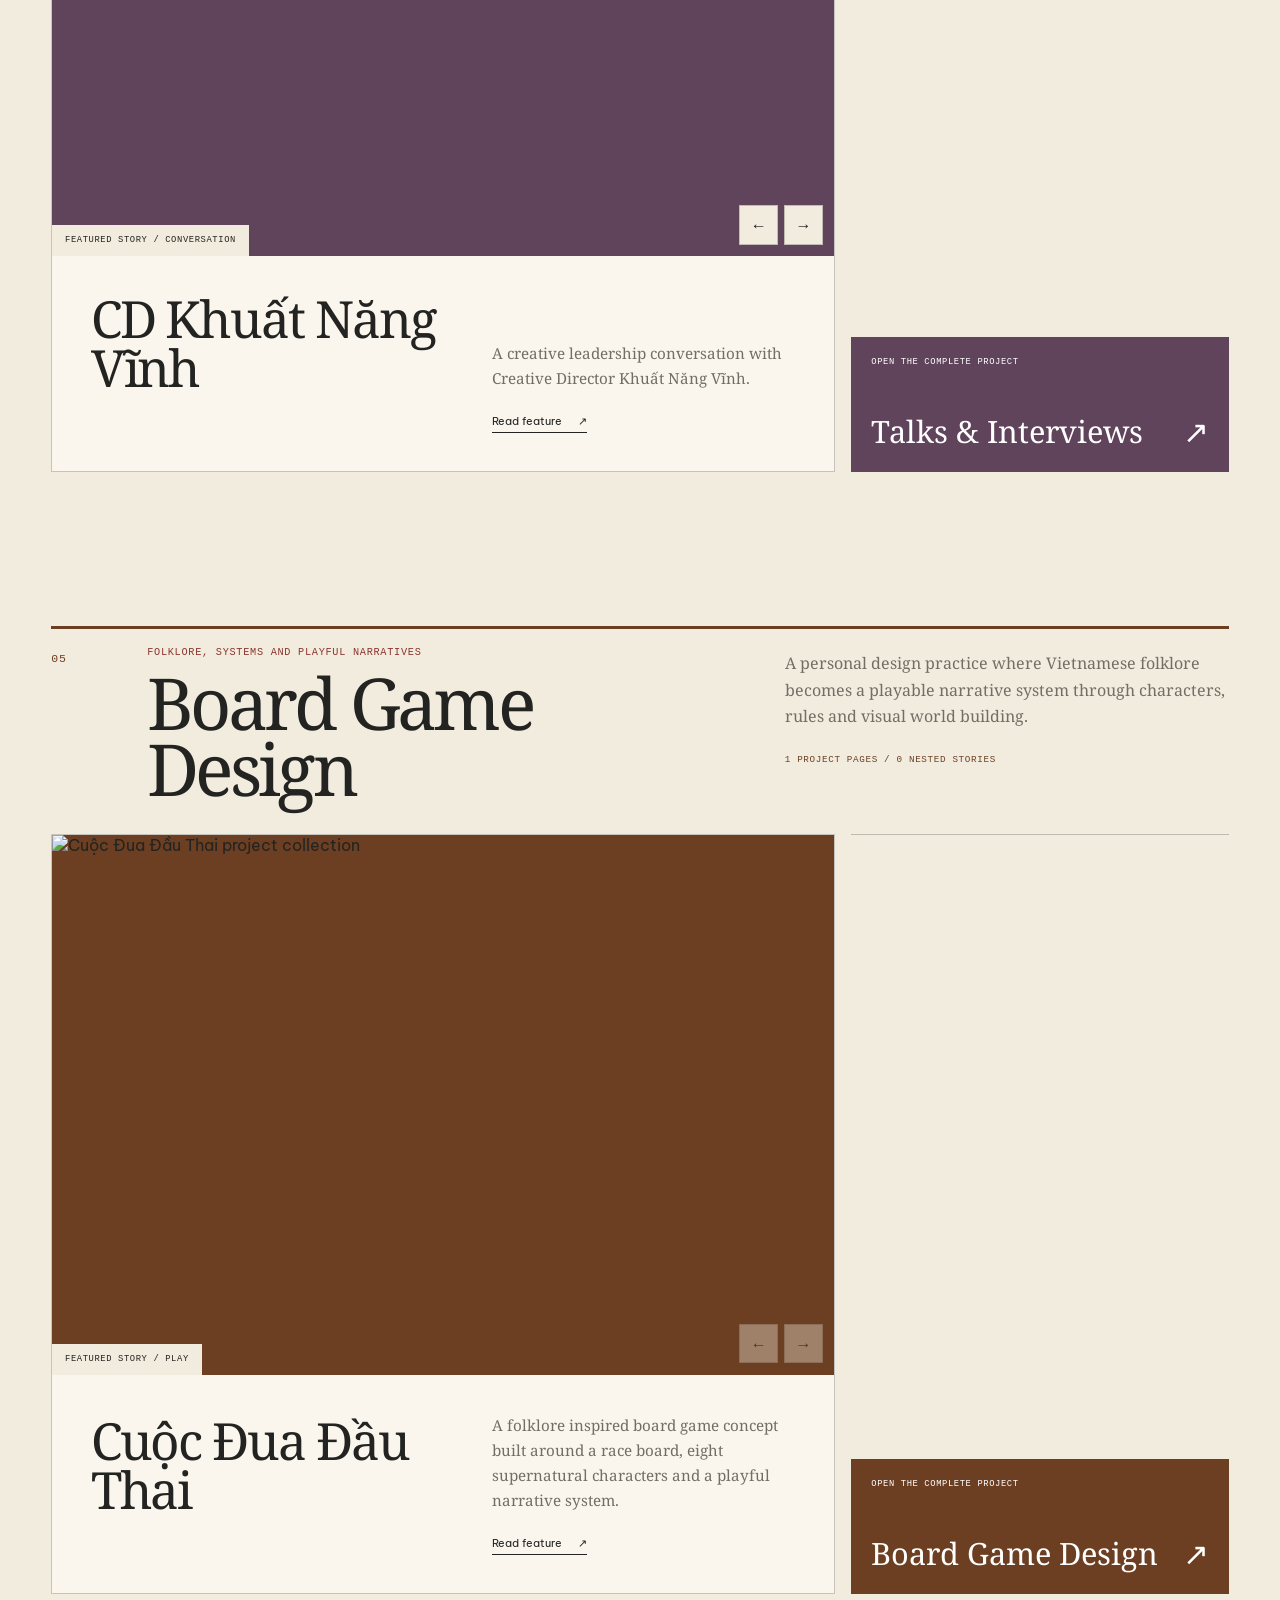
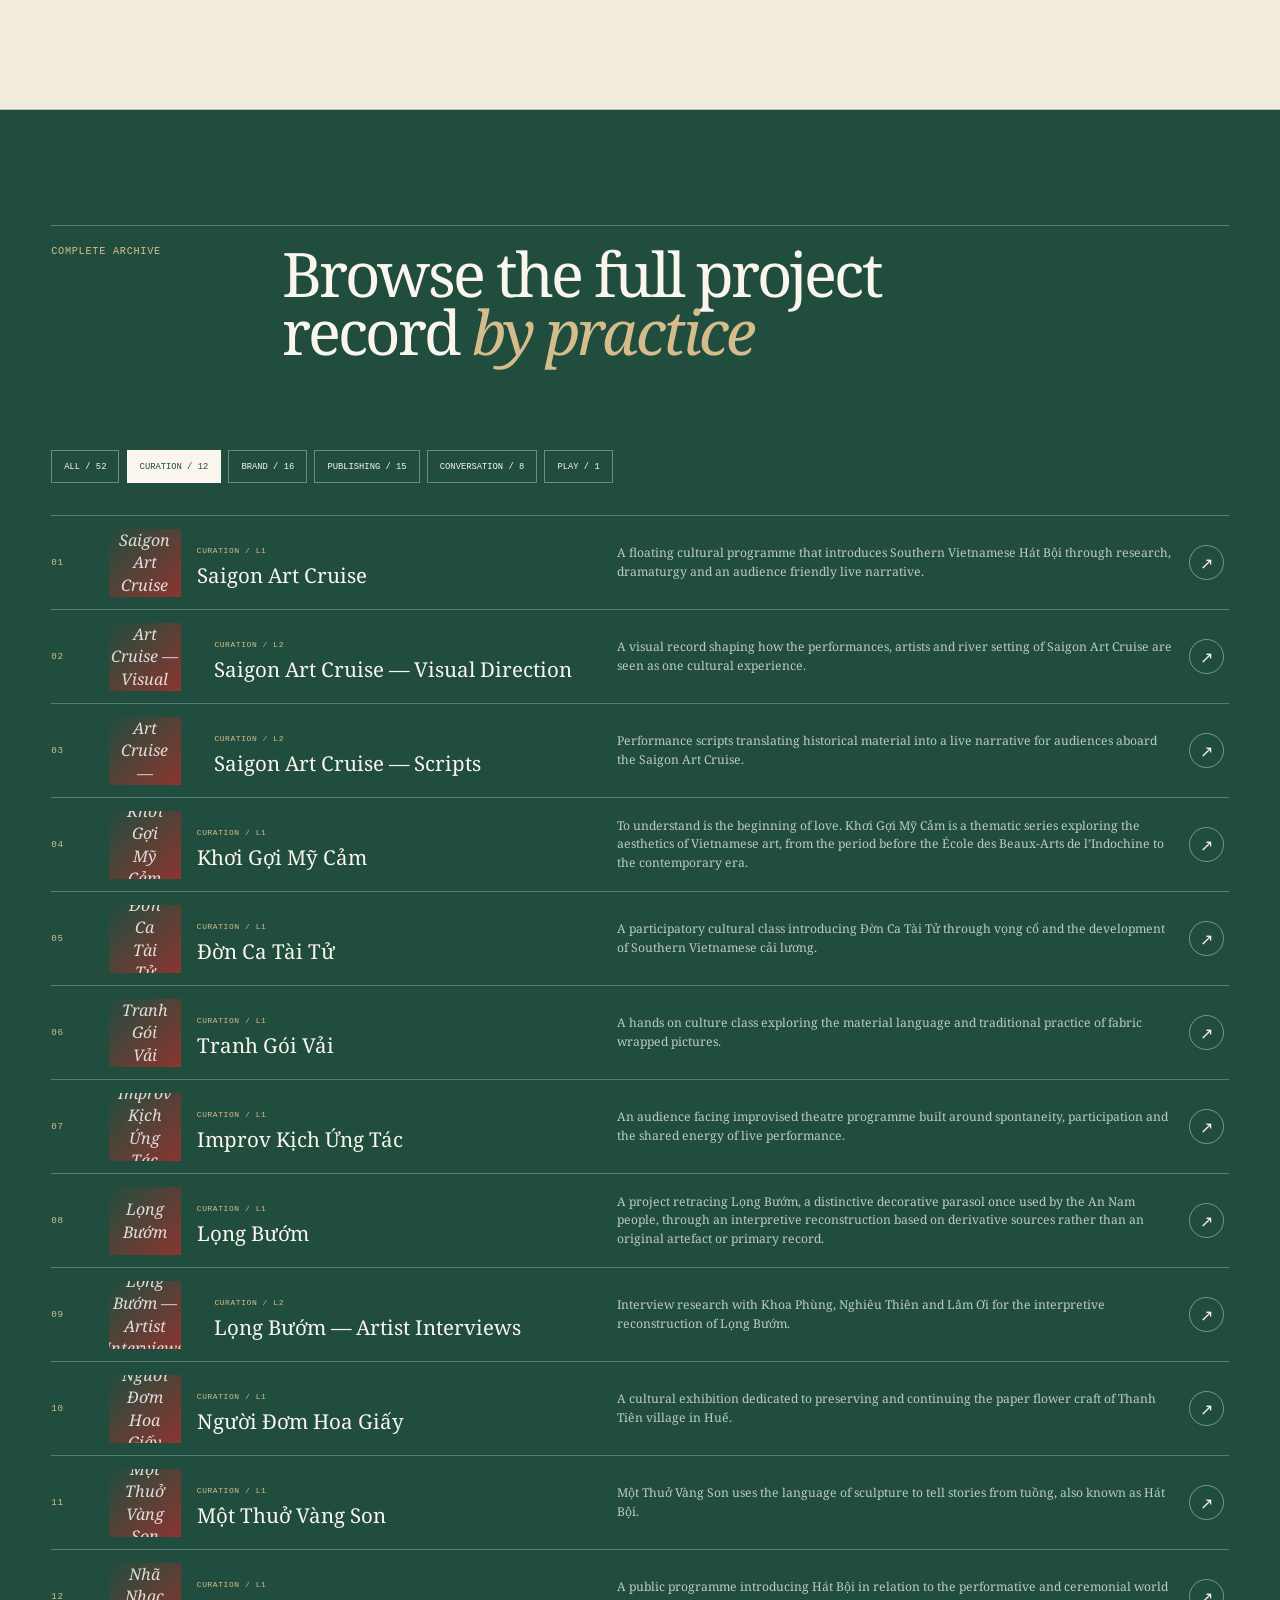
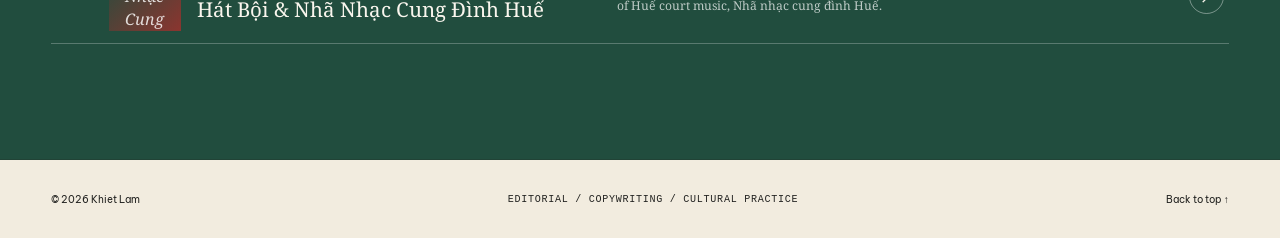
==== commit d8bb080e: "Preserve original portfolio wording outside feature blocks" ====
--- a/index.html
+++ b/index.html
@@ -25,7 +25,7 @@
   <header class="site-header">
     <a class="wordmark" href="#top"><span data-site-name>Khiet Lam</span><small>Editorial portfolio</small></a>
     <nav class="site-nav" aria-label="Primary navigation">
-      <a href="#project-desks">Projects</a>
+      <a href="#project-desks">Project desks</a>
       <a href="#archive">Archive</a>
       <a href="about.html">About</a>
     </nav>
@@ -66,7 +66,7 @@
           <h1 data-home-headline>I shape stories with clarity and cultural depth.</h1>
           <p data-home-intro>Gamifying stories from cultural base.</p>
           <div class="home-hero__actions">
-            <a class="button-link" href="#project-desks">Enter the projects <span>↓</span></a>
+            <a class="button-link" href="#project-desks">Enter the project desks <span>↓</span></a>
             <a class="text-link" data-cv href="#" target="_blank" rel="noreferrer">View CV <span>↗</span></a>
           </div>
         </div>
@@ -95,7 +95,7 @@
 
     <section class="editions" id="project-desks">
       <div class="section-breaks" data-break-slot="project-desks"></div>
-      <div id="editions"><p class="loading">Preparing the projects…</p></div>
+      <div id="editions"><p class="loading">Preparing the project desks…</p></div>
     </section>
 
     <section class="archive-section" id="archive">
@@ -114,6 +114,6 @@
 
   <script src="assets/common-v3.js?v=20260811b"></script>
   <script src="assets/home-v3.js?v=20260811b"></script>
-  <script src="assets/home-feature-random.js?v=20260915a"></script>
+  <script src="assets/home-feature-random.js?v=20260915b"></script>
 </body>
 </html>
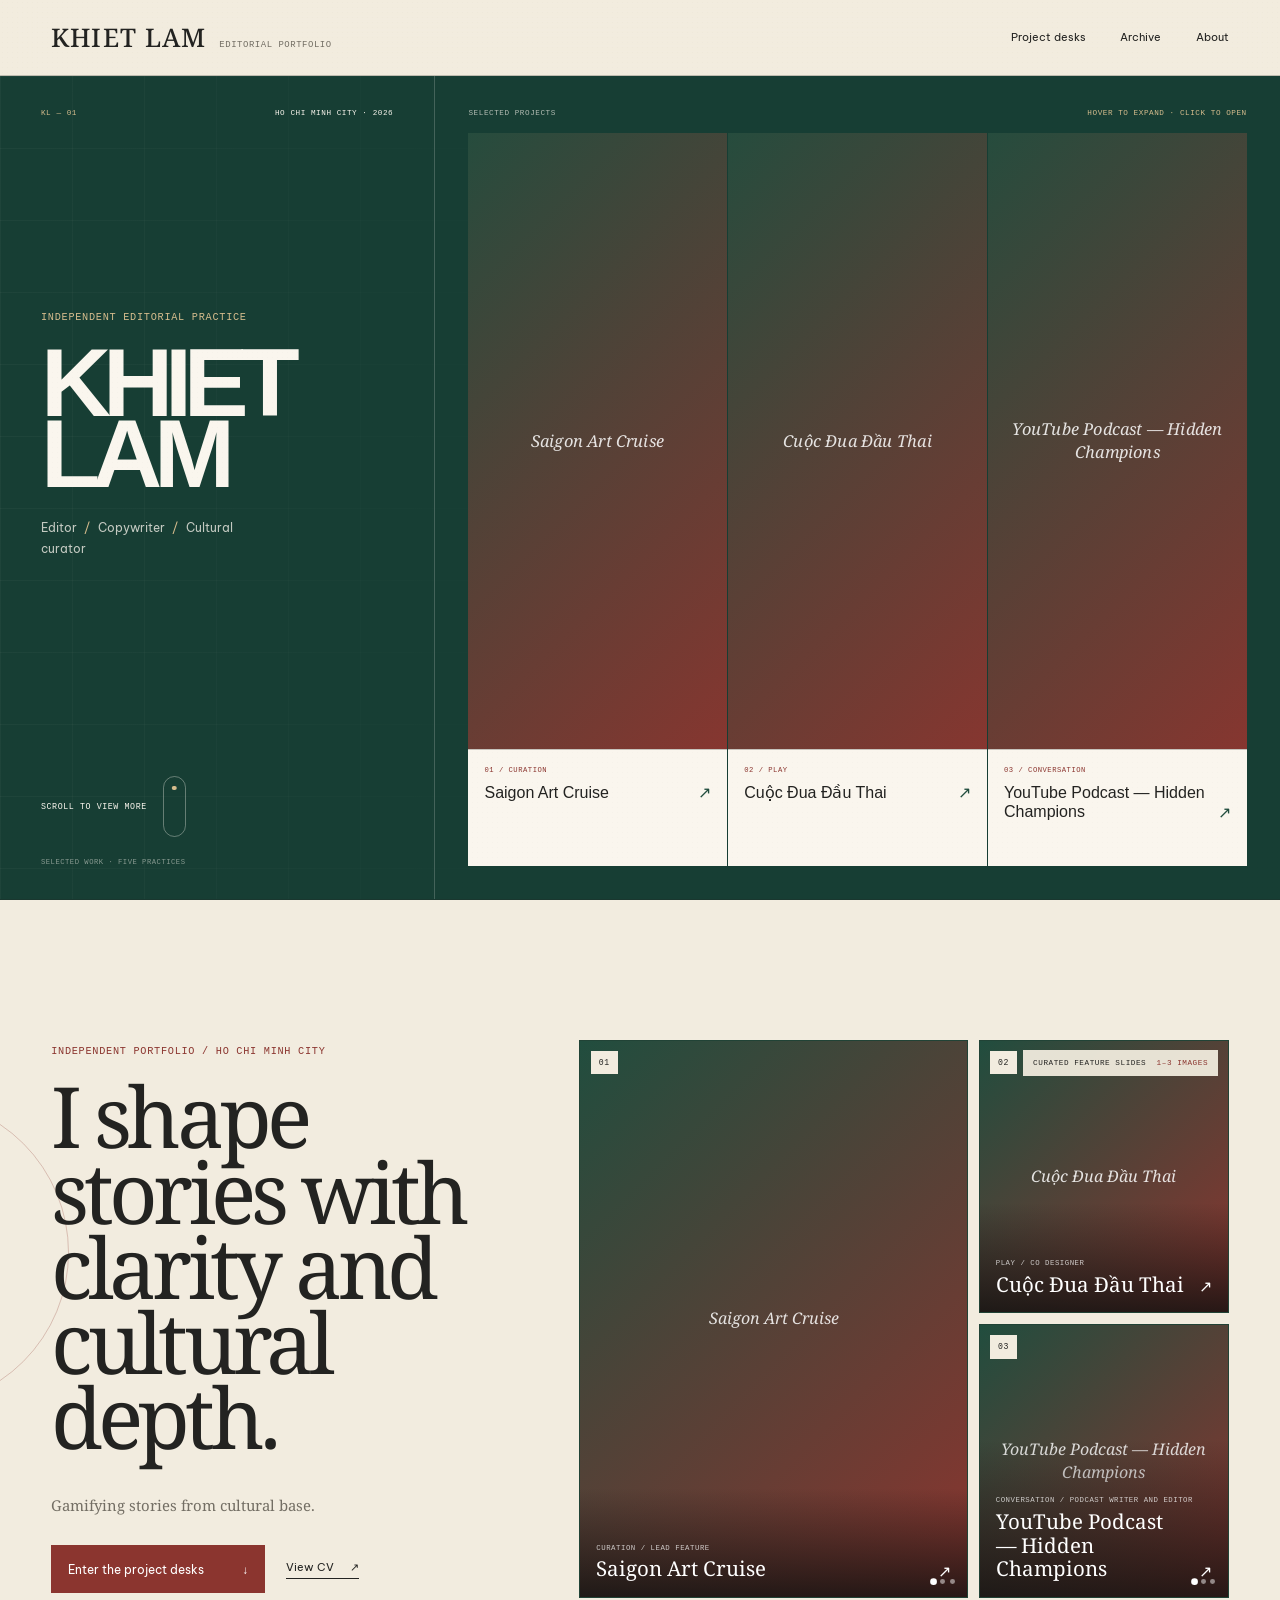
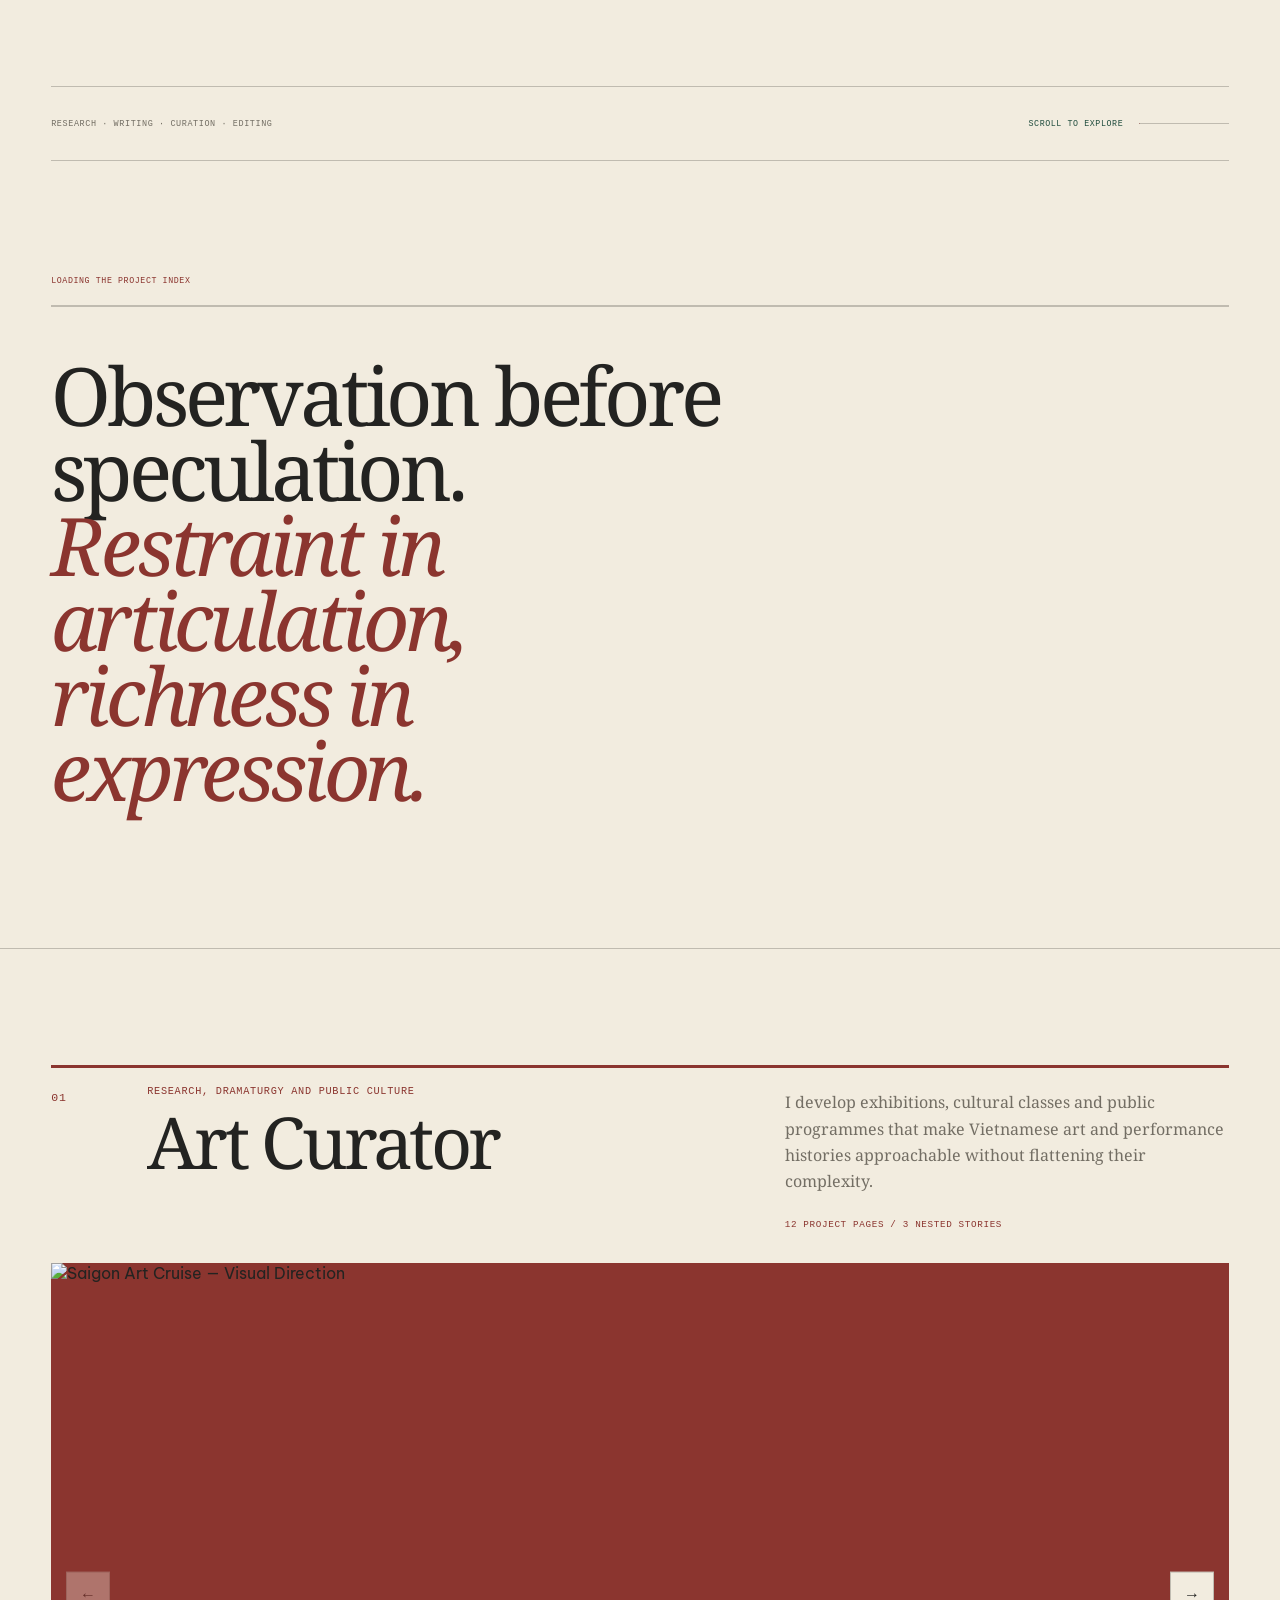
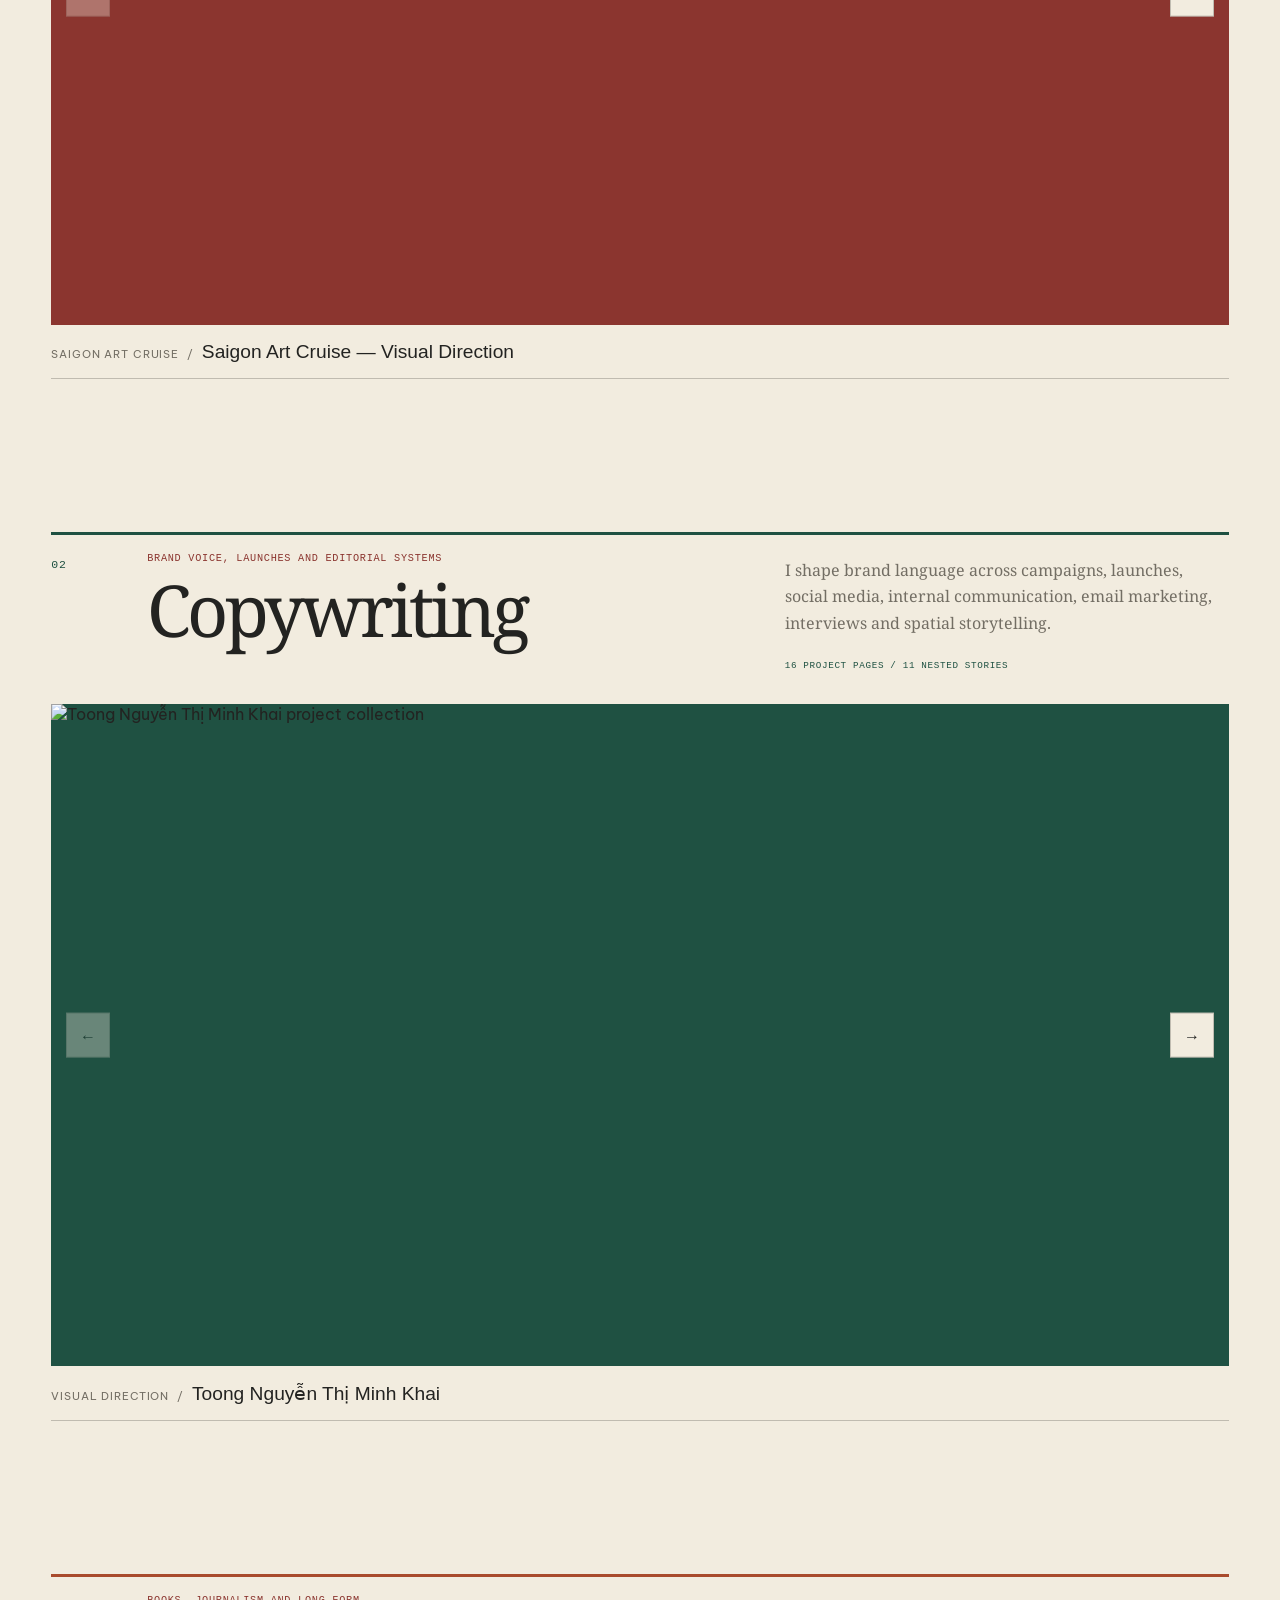
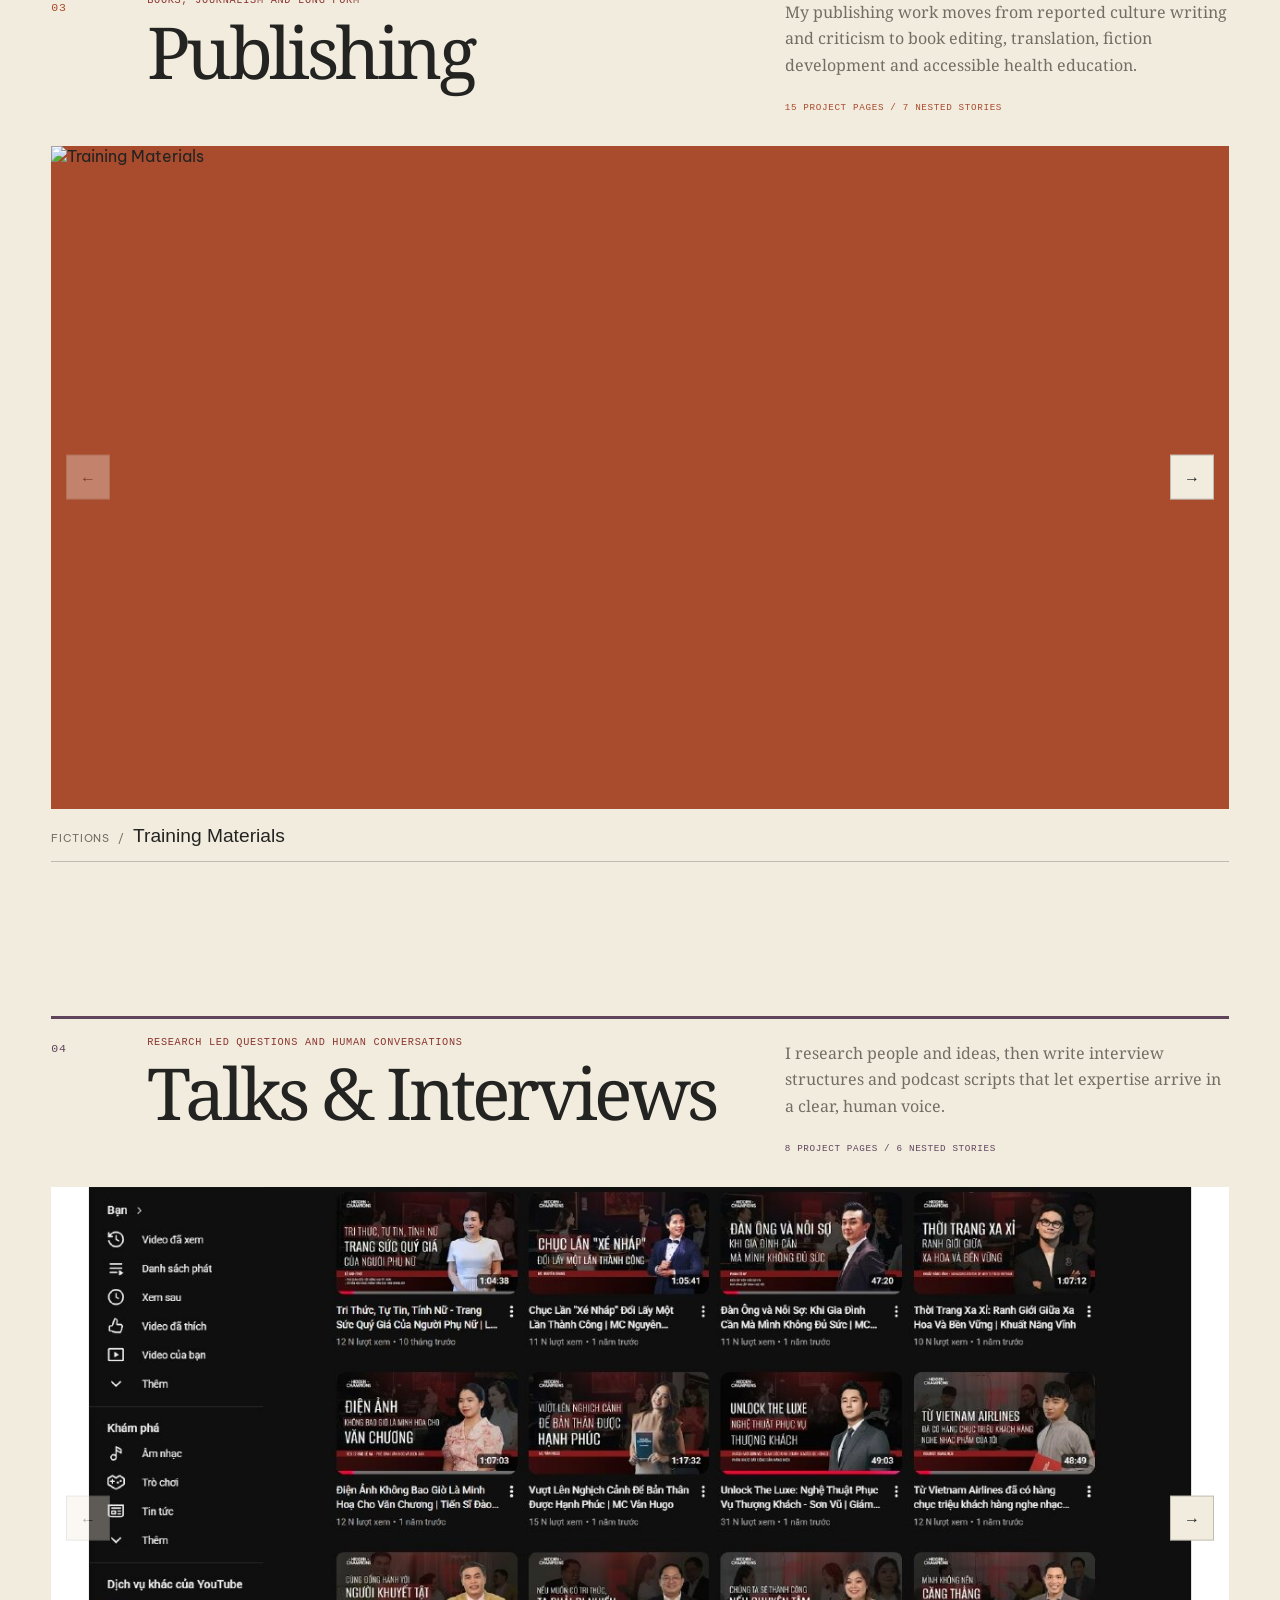
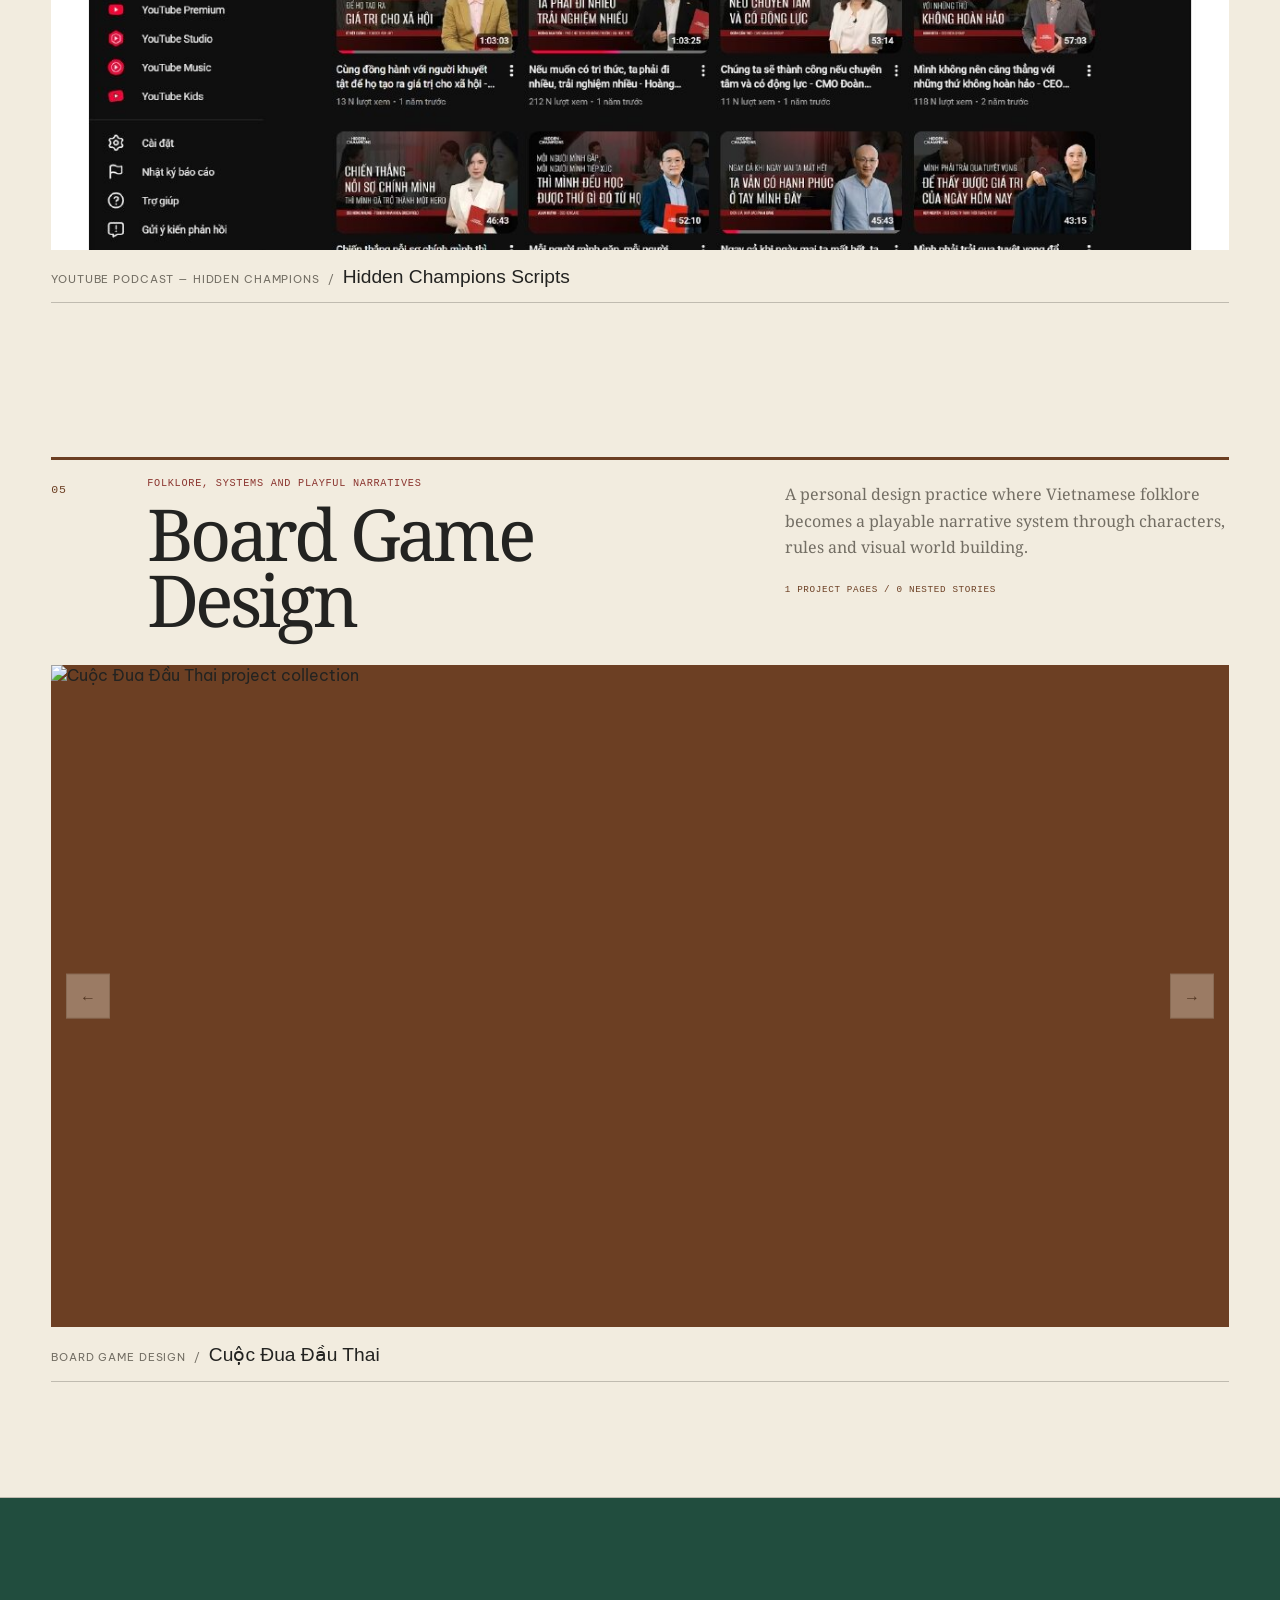
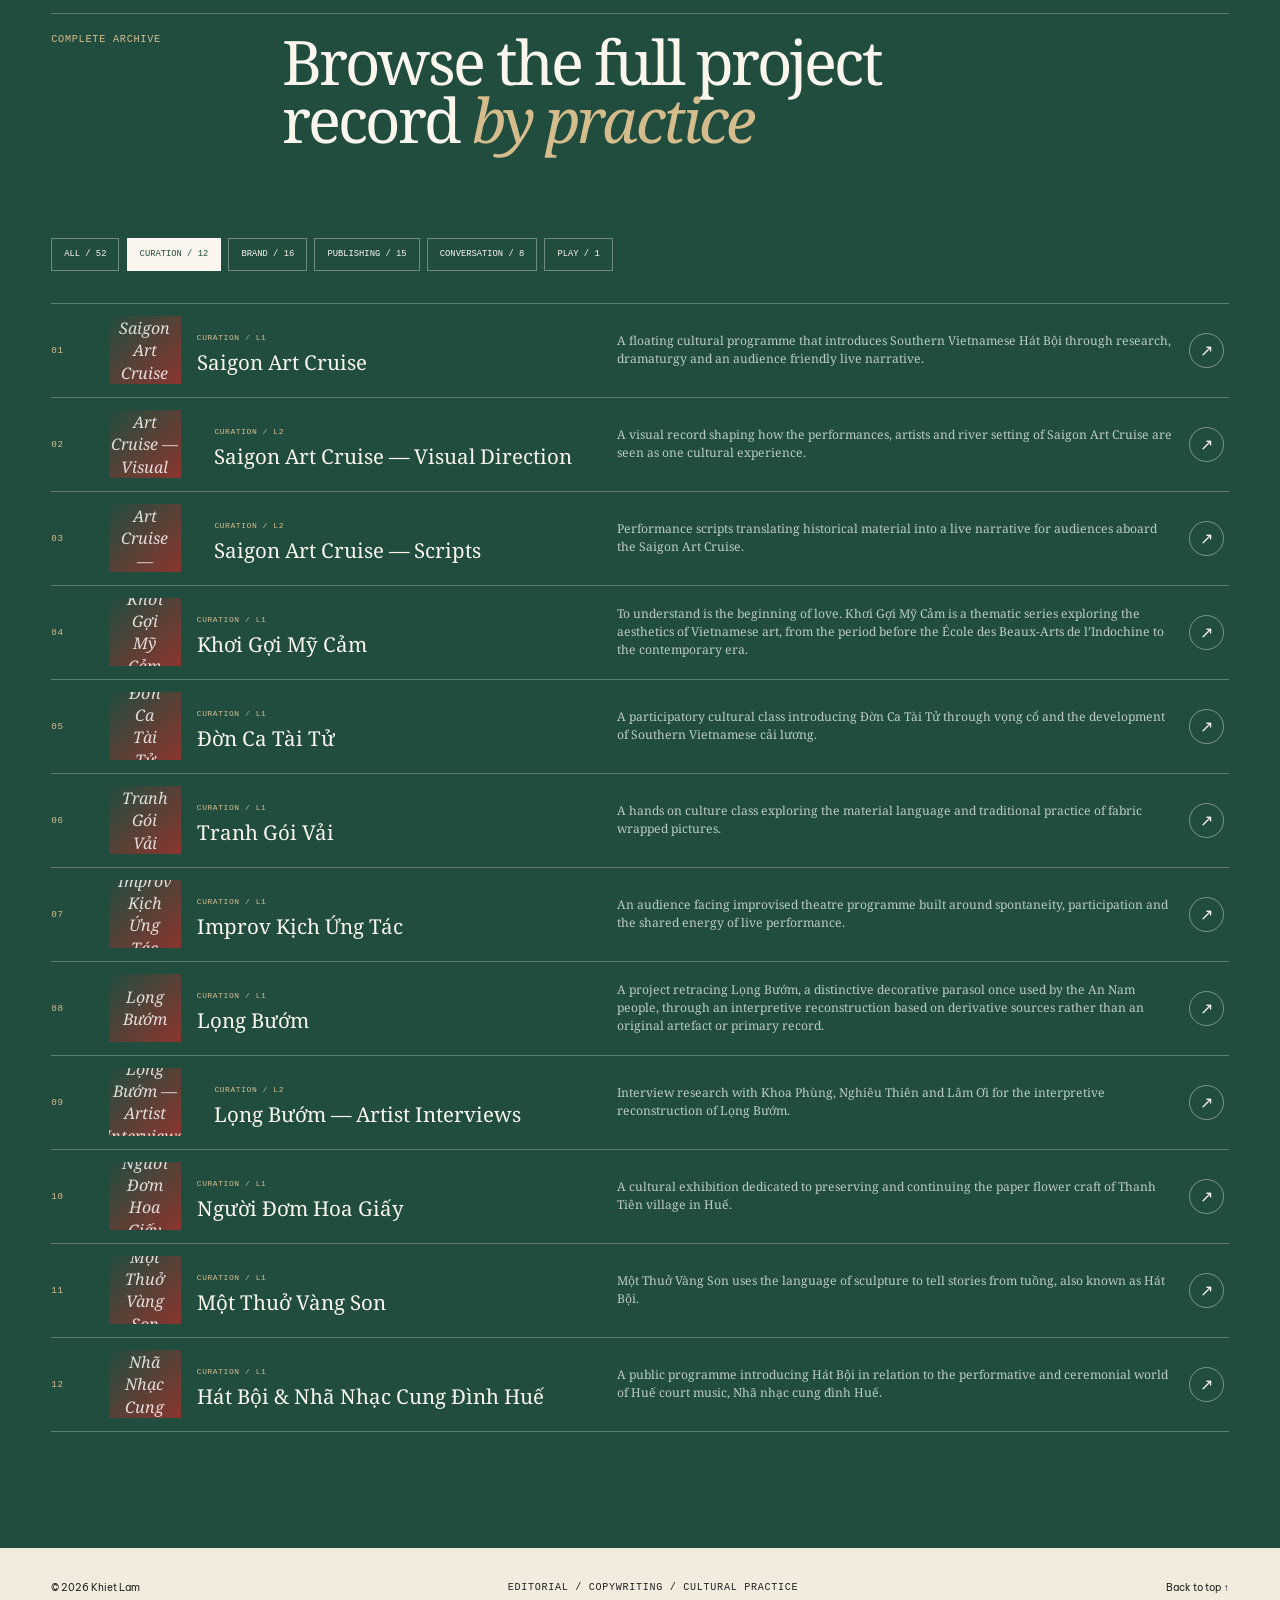
==== commit 4bdef3c0: "Refresh feature assets after single-image carousel update" ====
--- a/index.html
+++ b/index.html
@@ -10,7 +10,7 @@
   <link rel="preconnect" href="https://fonts.gstatic.com" crossorigin>
   <link href="https://fonts.googleapis.com/css2?family=Be+Vietnam+Pro:wght@400;500;600&family=Noto+Serif:ital,wght@0,400;0,500;1,400&display=swap&subset=vietnamese" rel="stylesheet">
   <link rel="stylesheet" href="assets/editorial-v3.css?v=20260811b">
-  <link rel="stylesheet" href="assets/home-feature-random.css?v=20260915a">
+  <link rel="stylesheet" href="assets/home-feature-random.css?v=20260915c">
 </head>
 <body class="home-page">
   <div class="site-loader" aria-hidden="true">
@@ -114,6 +114,6 @@
 
   <script src="assets/common-v3.js?v=20260811b"></script>
   <script src="assets/home-v3.js?v=20260811b"></script>
-  <script src="assets/home-feature-random.js?v=20260915b"></script>
+  <script src="assets/home-feature-random.js?v=20260915c"></script>
 </body>
 </html>
--- a/assets/home-feature-random.css
+++ b/assets/home-feature-random.css
@@ -1,91 +1,123 @@
-.lead-story__media--random {
-  overflow: hidden;
-  position: relative;
+.edition__features.single-feature-stage {
+  display: block;
+  min-height: 0;
 }
 
-.lead-story__image-link {
-  display: block;
-  height: 100%;
+.single-feature {
+  width: 100%;
+}
+
+.single-feature__media {
+  background: var(--edition-accent);
+  overflow: hidden;
   position: relative;
   width: 100%;
 }
 
-.lead-story__single-image {
-  background: var(--edition-accent);
+.single-feature__image {
+  aspect-ratio: 16 / 9;
   display: block;
-  height: 100%;
+  overflow: hidden;
   width: 100%;
 }
 
-.lead-story__single-image img {
+.single-feature__image img {
   display: block;
   height: 100%;
   object-fit: cover;
-  transition: opacity .24s ease, transform .55s cubic-bezier(.2,.7,.2,1);
+  transition: transform .55s cubic-bezier(.2,.7,.2,1);
   width: 100%;
 }
 
-.lead-story:hover .lead-story__single-image img {
-  transform: scale(1.025);
+.single-feature:hover .single-feature__image img {
+  transform: scale(1.018);
 }
 
-.lead-story__switcher {
-  bottom: .7rem;
-  display: flex;
-  gap: .35rem;
-  position: absolute;
-  right: .7rem;
-  z-index: 4;
-}
-
-.lead-story__switcher button {
+.single-feature__arrow {
   align-items: center;
   background: var(--paper);
   border: 1px solid var(--line);
   cursor: pointer;
   display: inline-flex;
-  height: 2.45rem;
+  height: 2.8rem;
   justify-content: center;
   line-height: 1;
   padding: 0;
-  transition: background-color .18s ease, color .18s ease, transform .18s ease;
-  width: 2.45rem;
+  position: absolute;
+  top: 50%;
+  transform: translateY(-50%);
+  transition: background-color .18s ease, color .18s ease, opacity .18s ease;
+  width: 2.8rem;
+  z-index: 3;
 }
 
-.lead-story__switcher button:hover,
-.lead-story__switcher button:focus-visible {
+.single-feature__arrow--prev {
+  left: .9rem;
+}
+
+.single-feature__arrow--next {
+  right: .9rem;
+}
+
+.single-feature__arrow:hover,
+.single-feature__arrow:focus-visible {
   background: var(--ink);
   color: var(--paper);
   outline: none;
-  transform: translateY(-1px);
 }
 
-.lead-story__switcher button:disabled {
+.single-feature__arrow:disabled {
   cursor: default;
-  opacity: .38;
-  transform: none;
+  opacity: .35;
 }
 
-.edition__features.is-feature-switching .lead-story__single-image img,
-.edition__features.is-feature-switching .lead-story__copy {
-  opacity: .58;
+.single-feature__subtext {
+  align-items: baseline;
+  border-bottom: 1px solid var(--line);
+  display: flex;
+  flex-wrap: wrap;
+  gap: .5rem;
+  margin: 0;
+  padding: 1rem 0 .9rem;
+}
+
+.single-feature__subtext span,
+.single-feature__subtext i {
+  color: var(--muted);
+  font-family: var(--sans);
+  font-size: .68rem;
+  font-style: normal;
+  letter-spacing: .08em;
+  text-transform: uppercase;
+}
+
+.single-feature__subtext strong {
+  font-size: clamp(1rem, 1.5vw, 1.3rem);
+  font-weight: 500;
 }
 
 @media (max-width: 700px) {
-  .lead-story__switcher {
-    bottom: .55rem;
-    right: .55rem;
+  .single-feature__image {
+    aspect-ratio: 4 / 3;
   }
 
-  .lead-story__switcher button {
-    height: 2.3rem;
-    width: 2.3rem;
+  .single-feature__arrow {
+    height: 2.45rem;
+    width: 2.45rem;
+  }
+
+  .single-feature__arrow--prev {
+    left: .55rem;
+  }
+
+  .single-feature__arrow--next {
+    right: .55rem;
   }
 }
 
 @media (prefers-reduced-motion: reduce) {
-  .lead-story__single-image img,
-  .lead-story__switcher button {
+  .single-feature__image img,
+  .single-feature__arrow {
     transition: none;
   }
 }
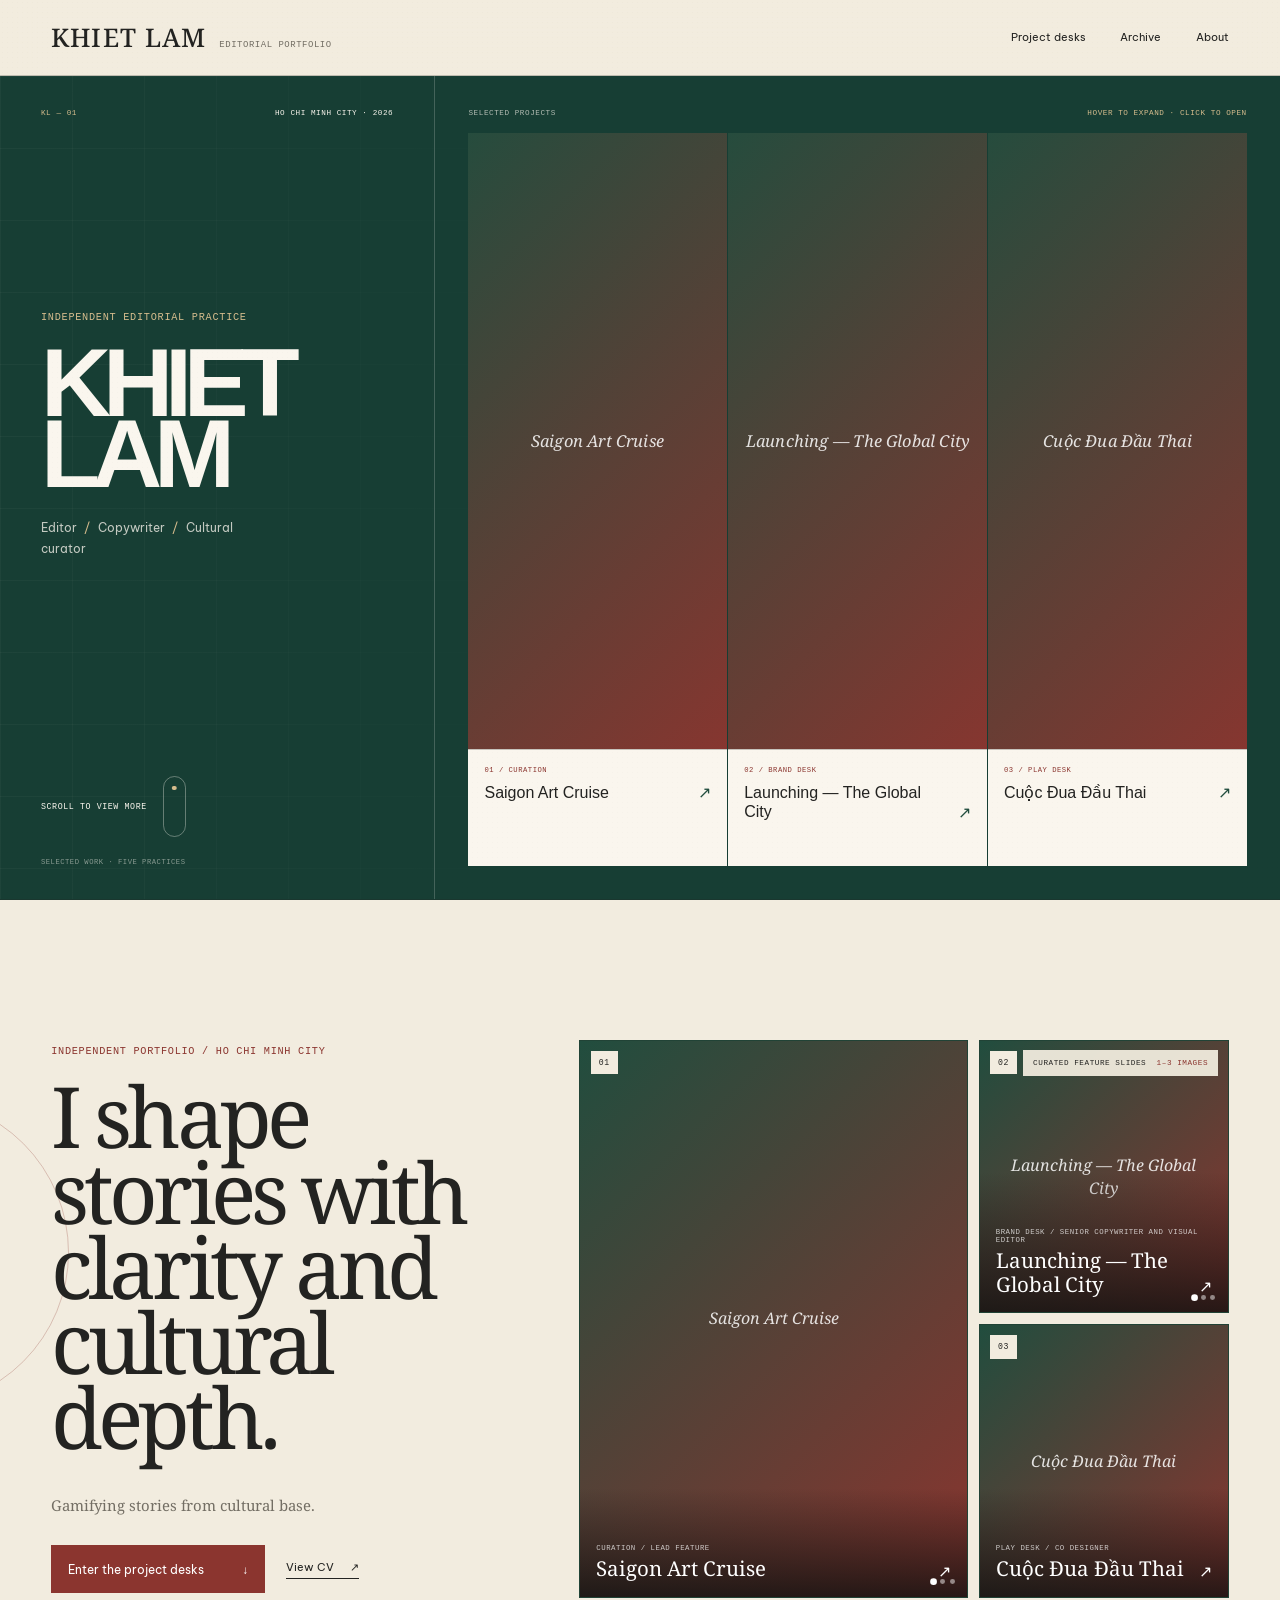
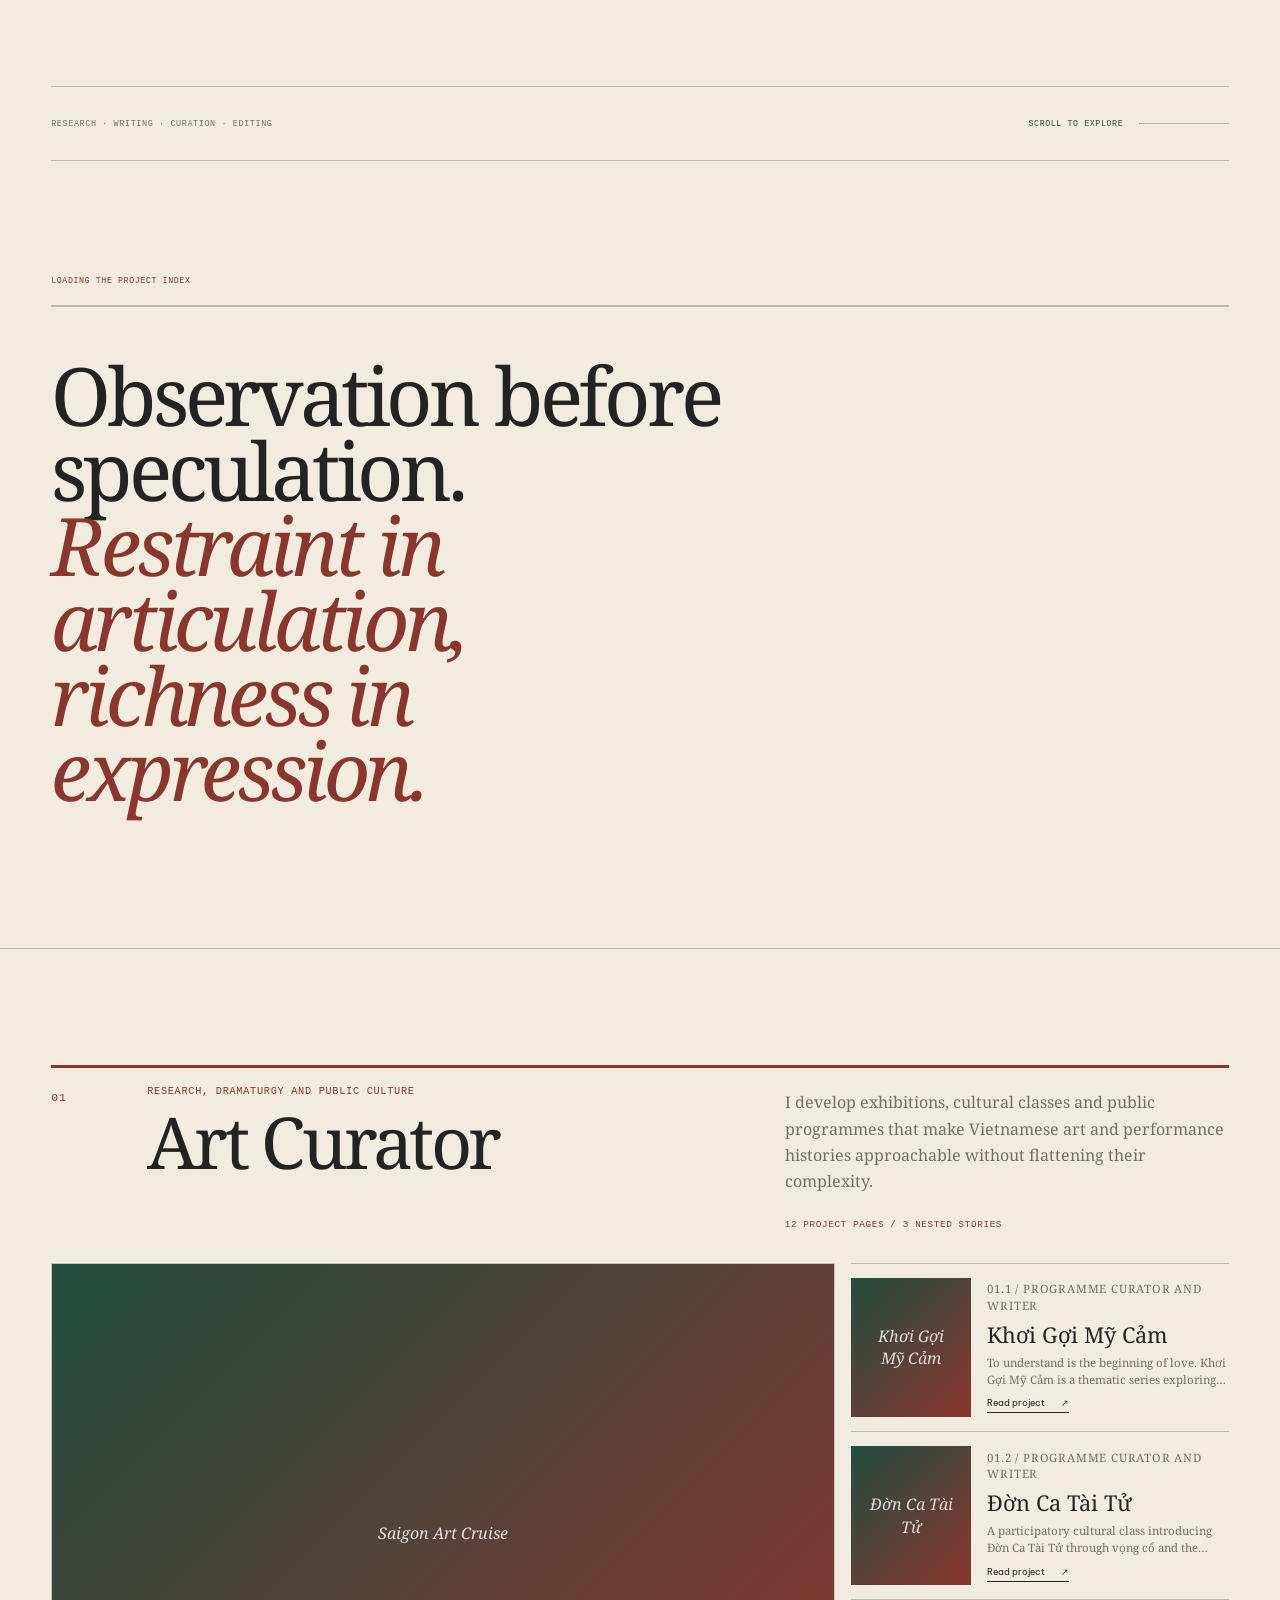
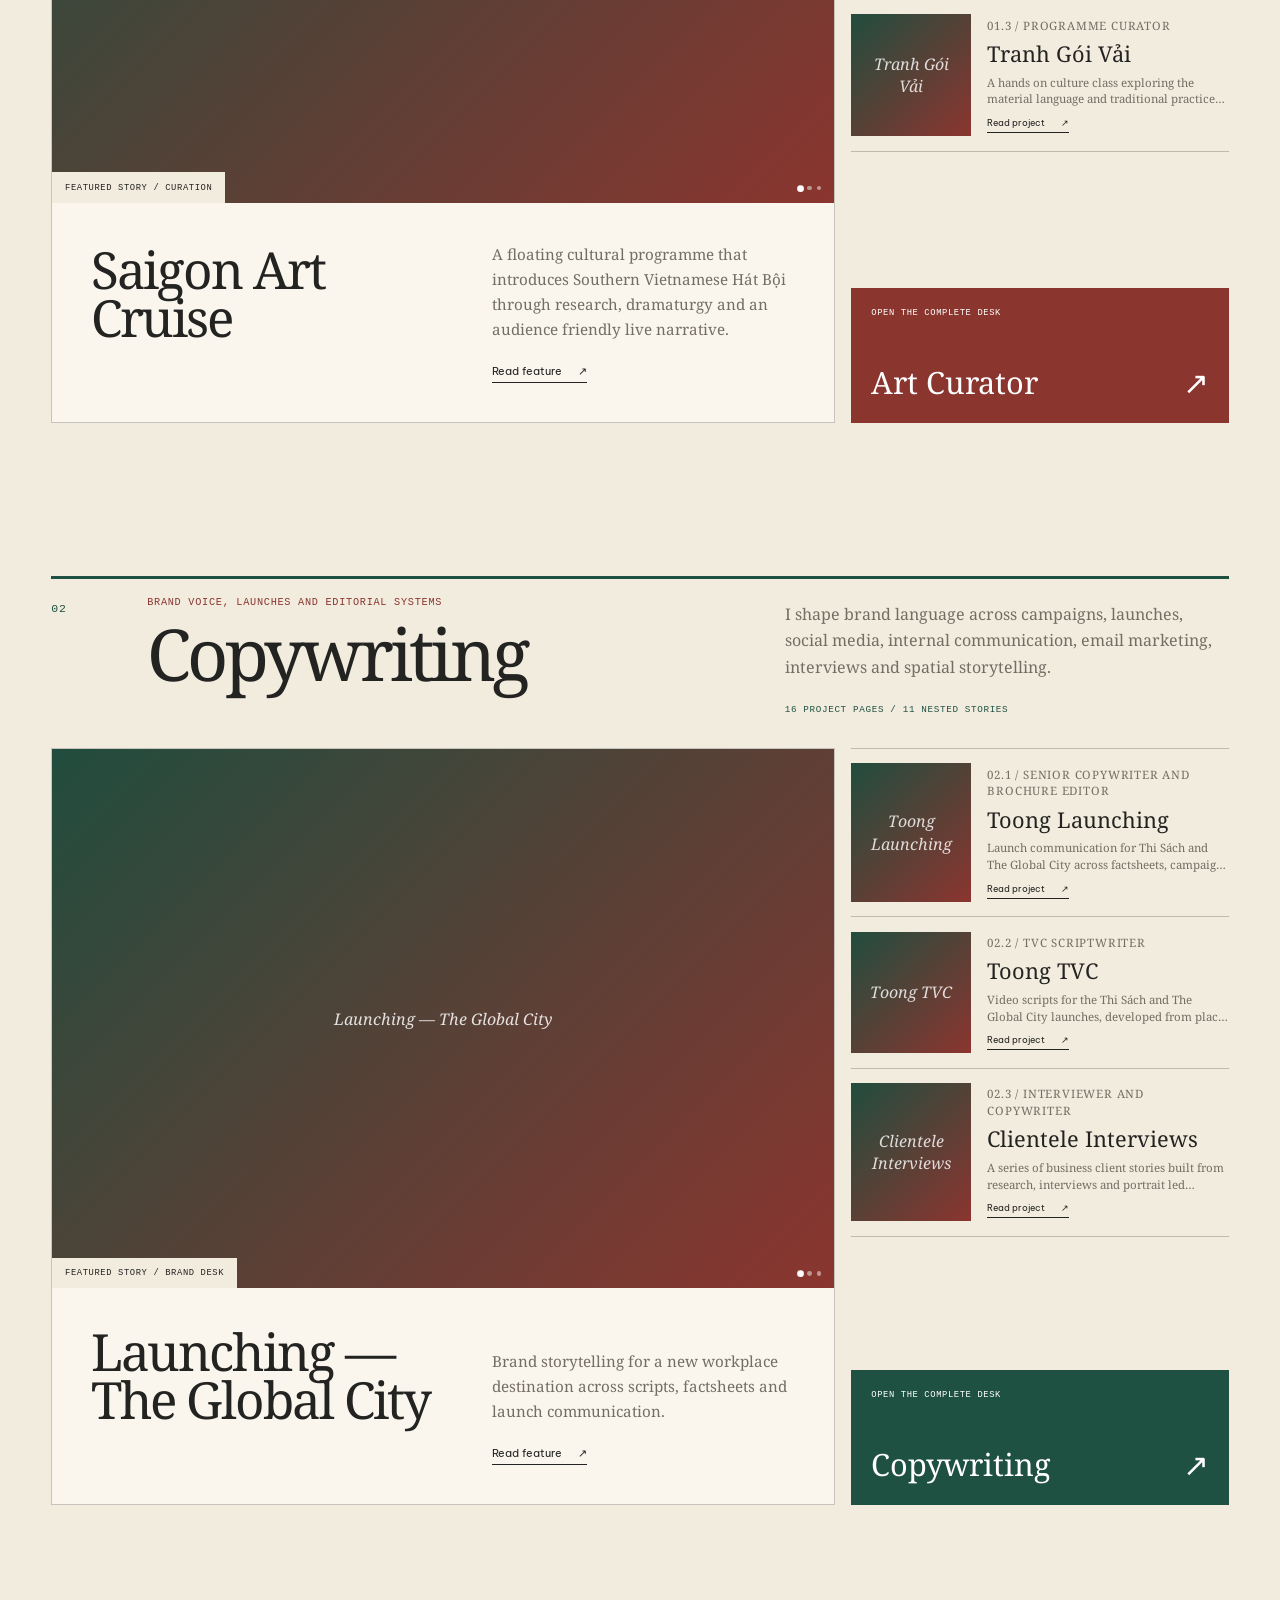
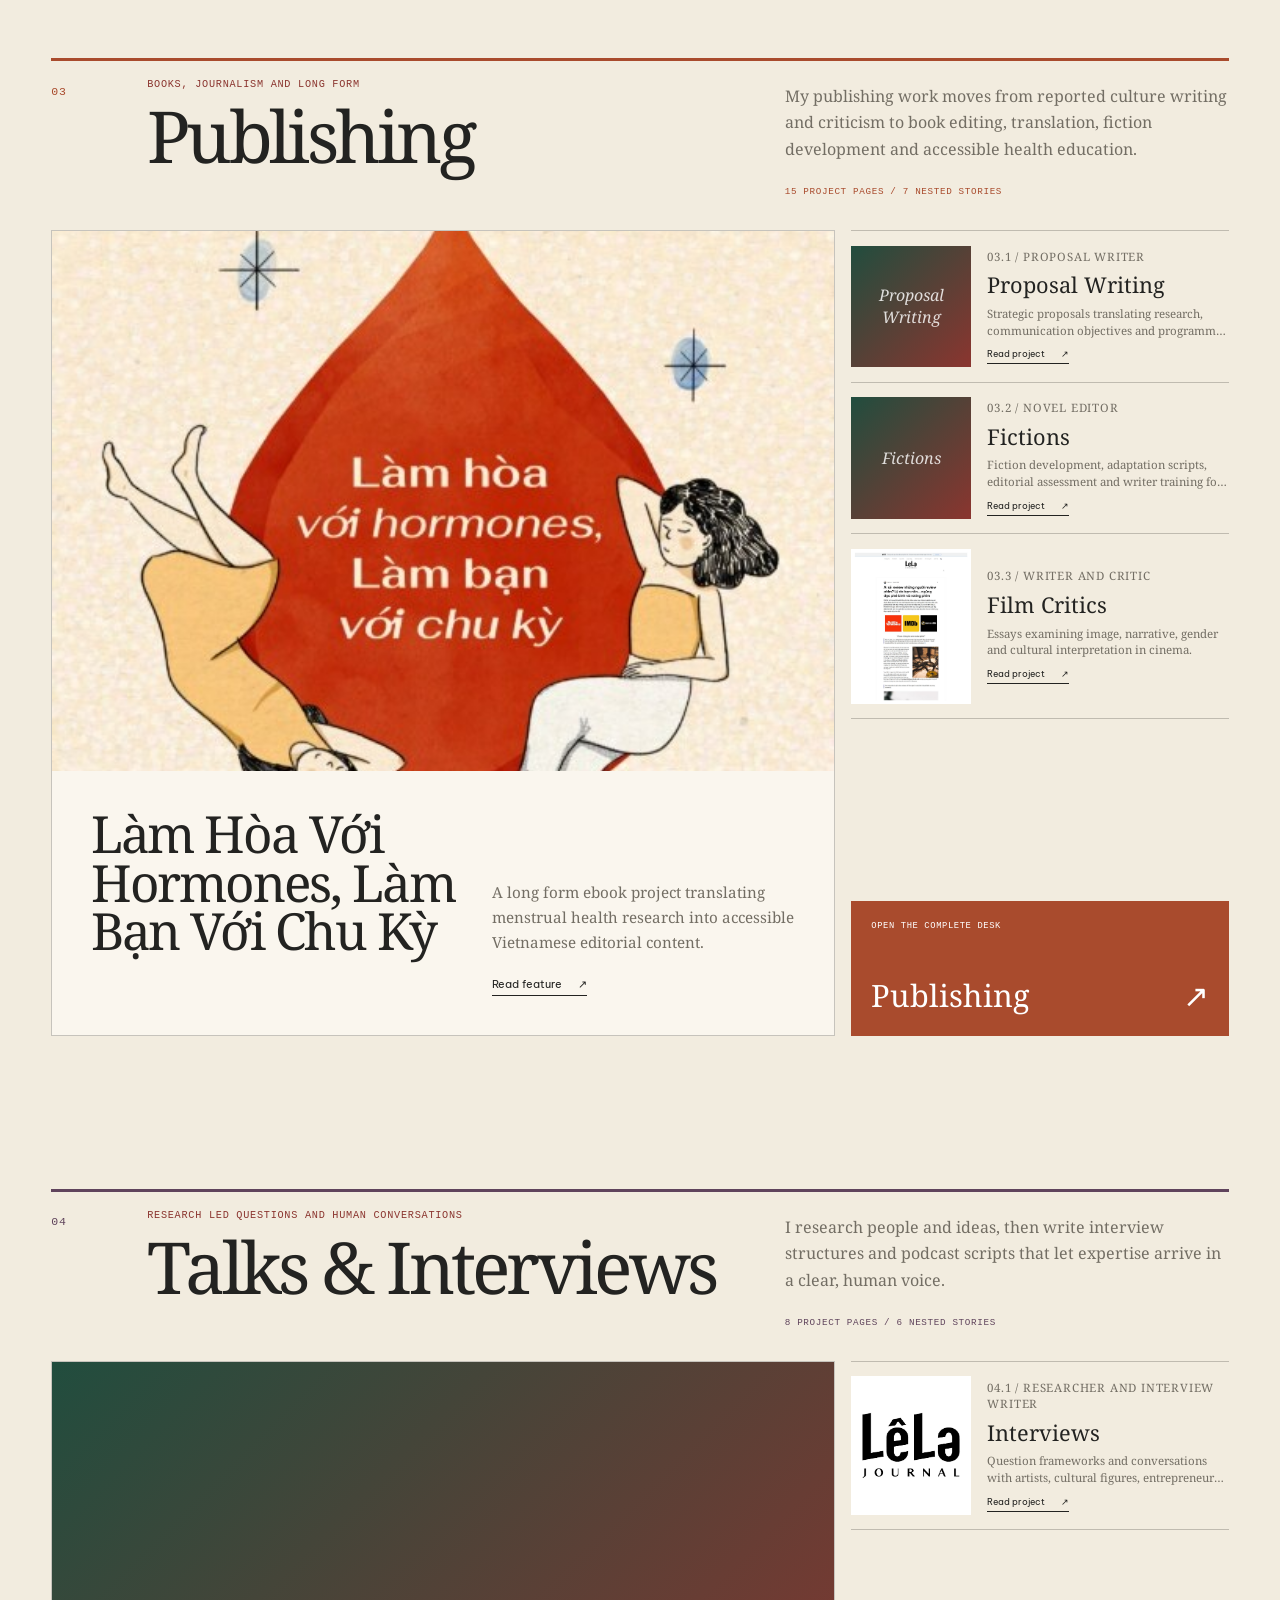
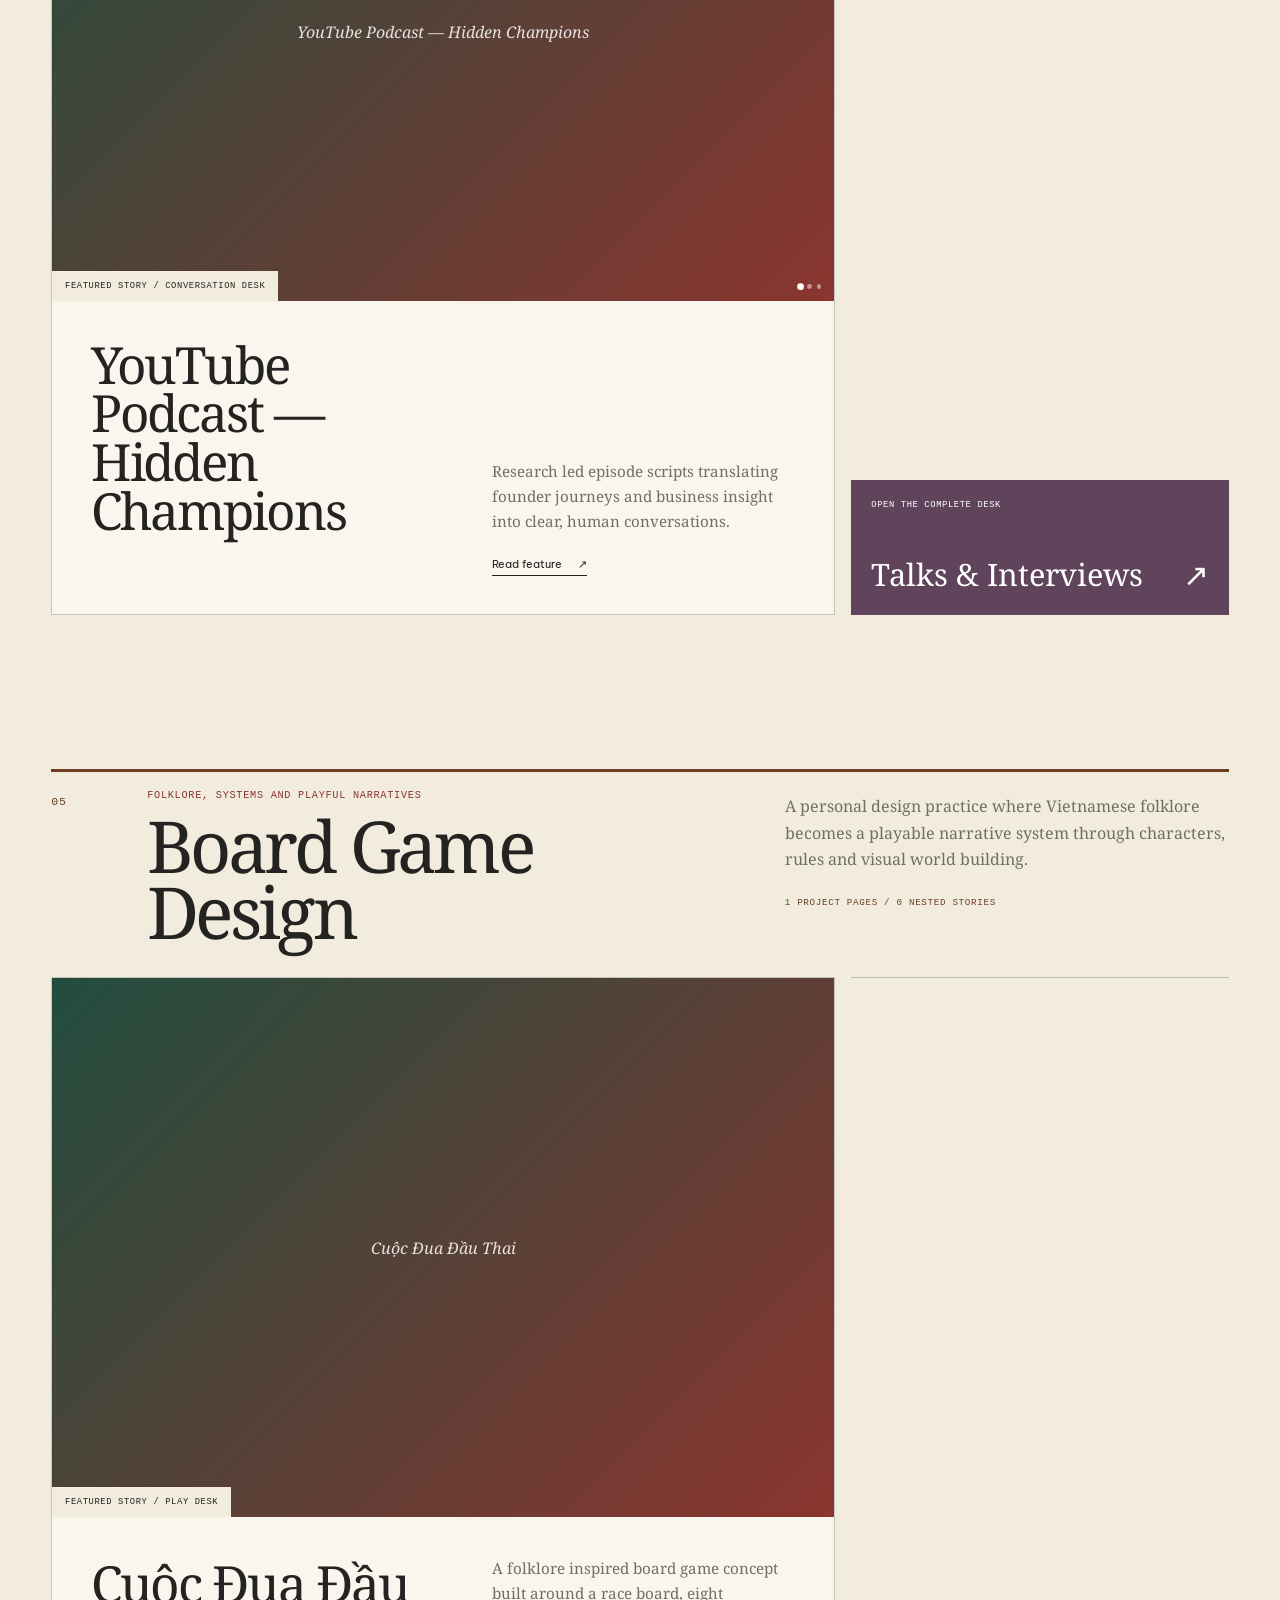
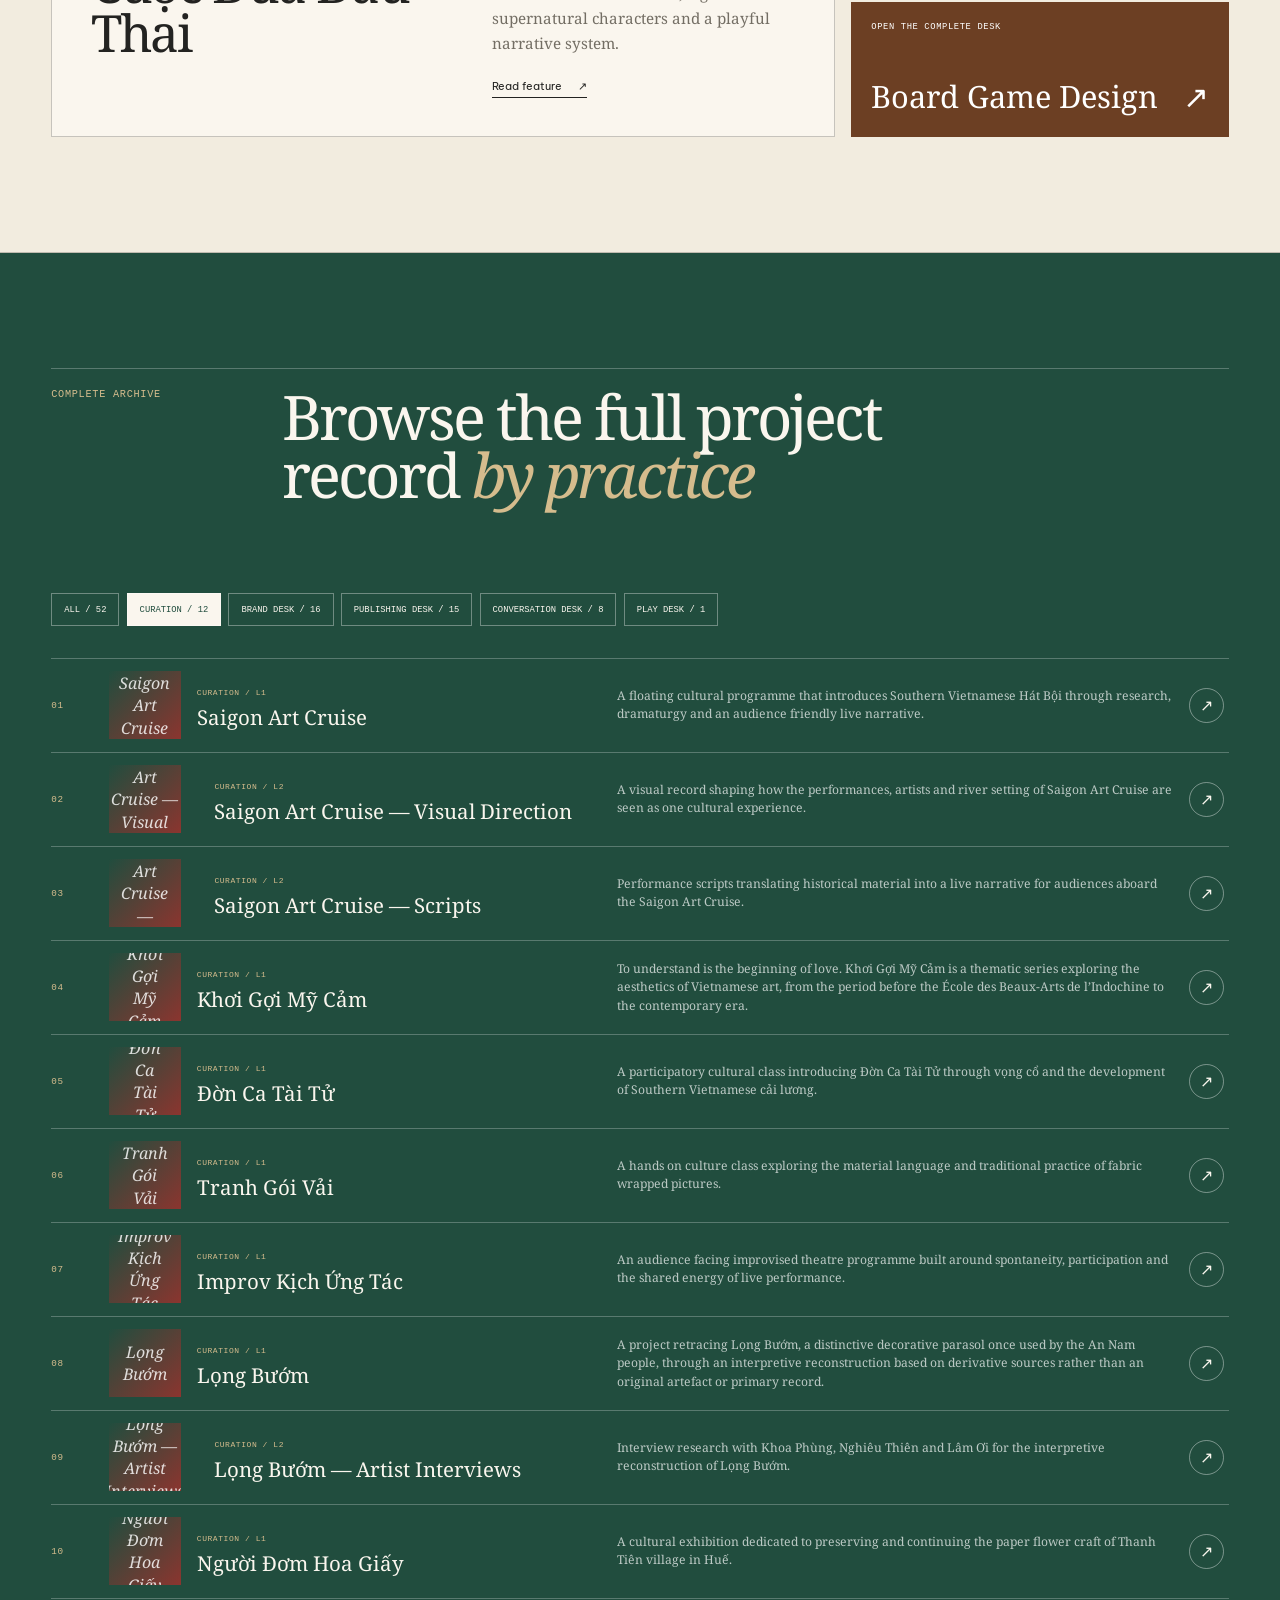
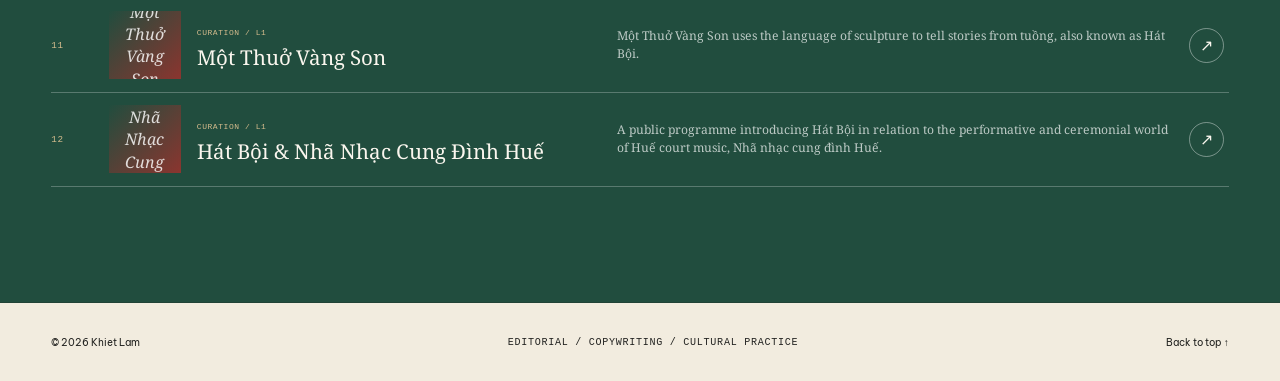
==== commit 0e8b939c: "Restore homepage to pre-feature state" ====
--- a/index.html
+++ b/index.html
@@ -10,7 +10,6 @@
   <link rel="preconnect" href="https://fonts.gstatic.com" crossorigin>
   <link href="https://fonts.googleapis.com/css2?family=Be+Vietnam+Pro:wght@400;500;600&family=Noto+Serif:ital,wght@0,400;0,500;1,400&display=swap&subset=vietnamese" rel="stylesheet">
   <link rel="stylesheet" href="assets/editorial-v3.css?v=20260811b">
-  <link rel="stylesheet" href="assets/home-feature-random.css?v=20260915c">
 </head>
 <body class="home-page">
   <div class="site-loader" aria-hidden="true">
@@ -114,6 +113,5 @@
 
   <script src="assets/common-v3.js?v=20260811b"></script>
   <script src="assets/home-v3.js?v=20260811b"></script>
-  <script src="assets/home-feature-random.js?v=20260915c"></script>
 </body>
 </html>
